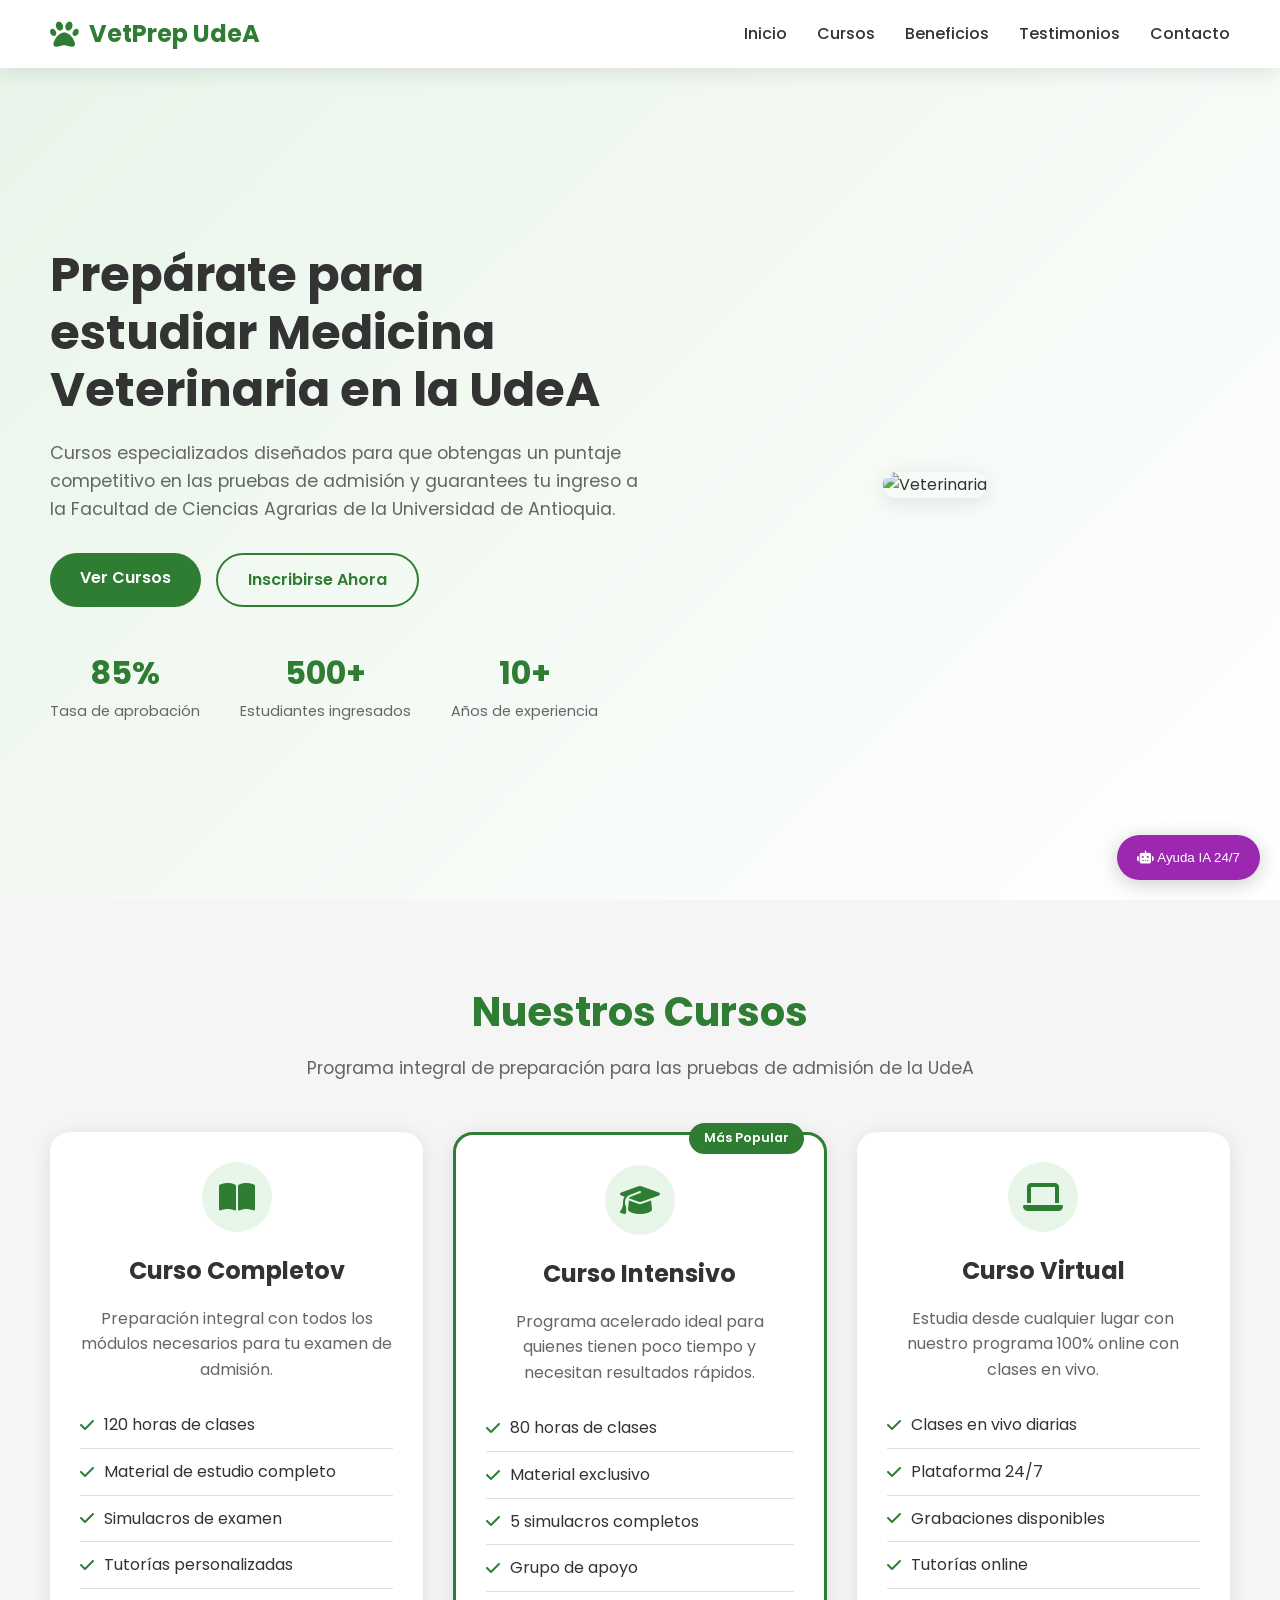
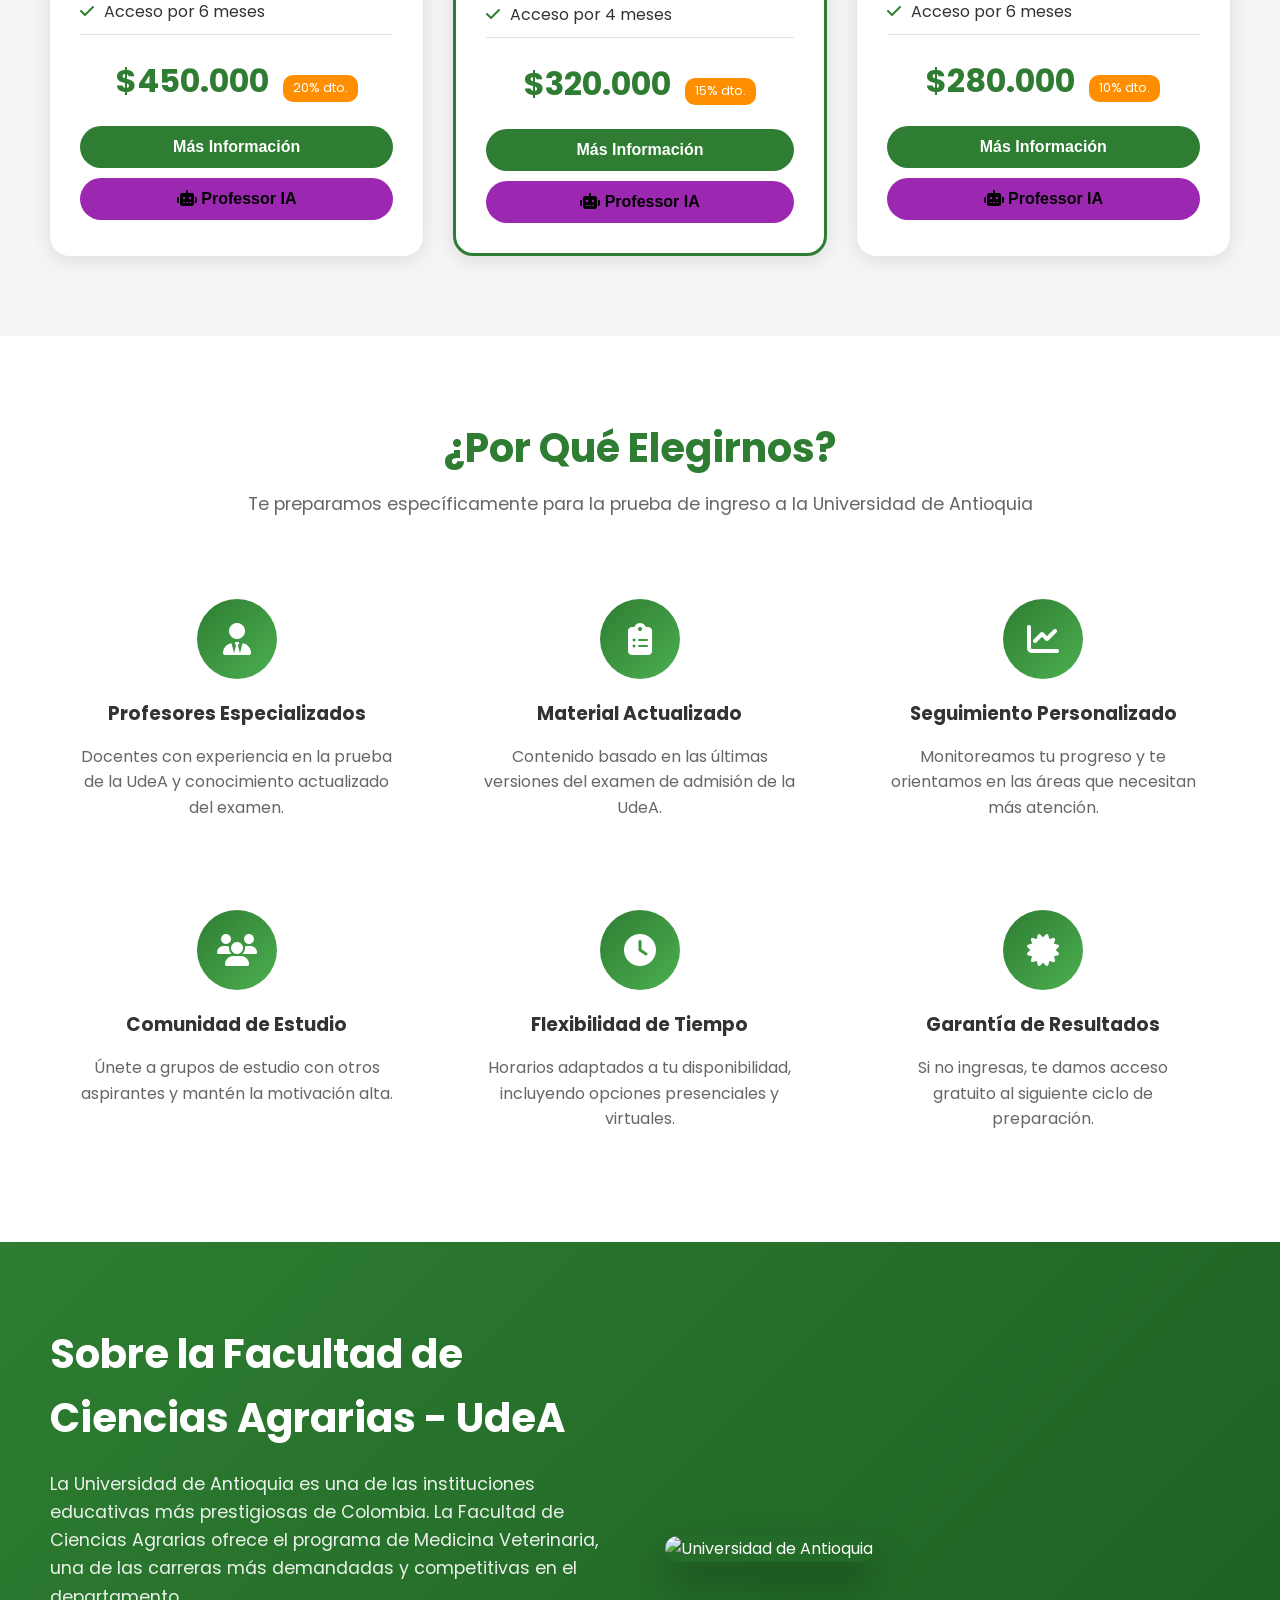
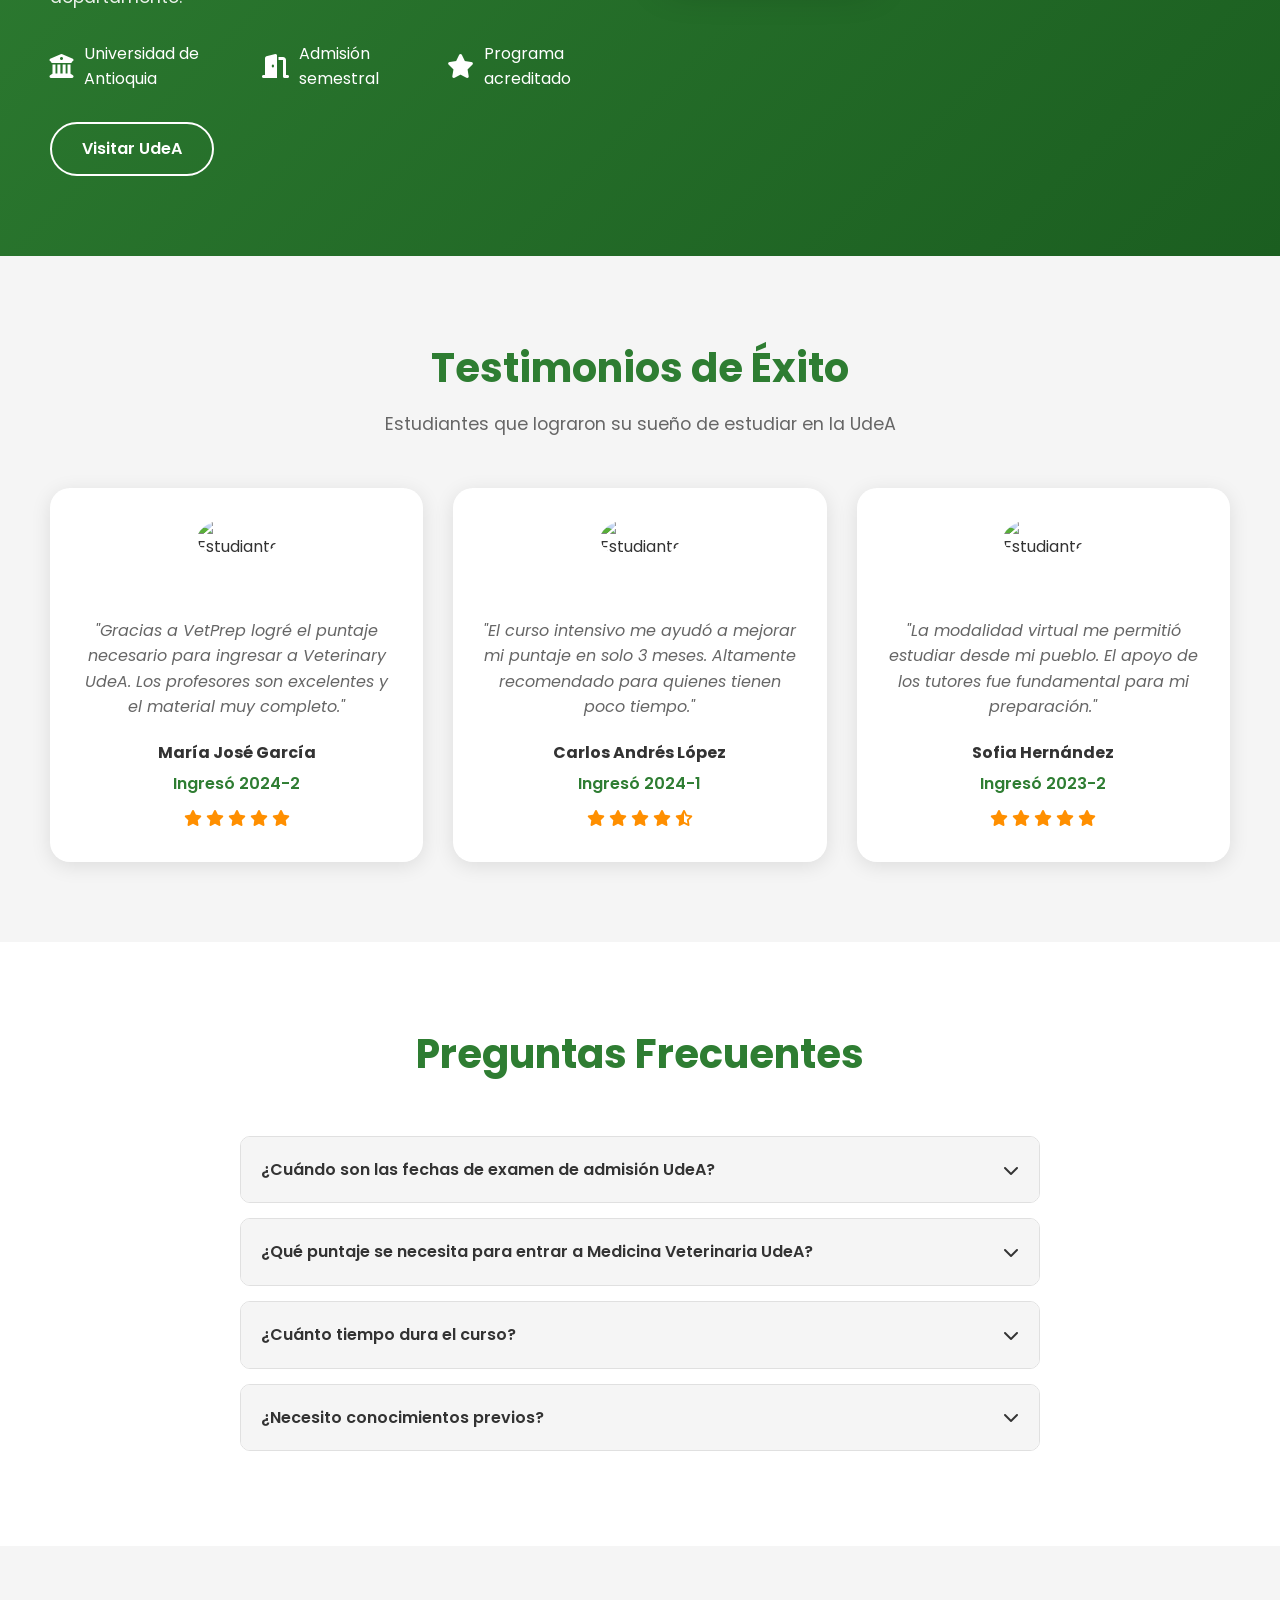
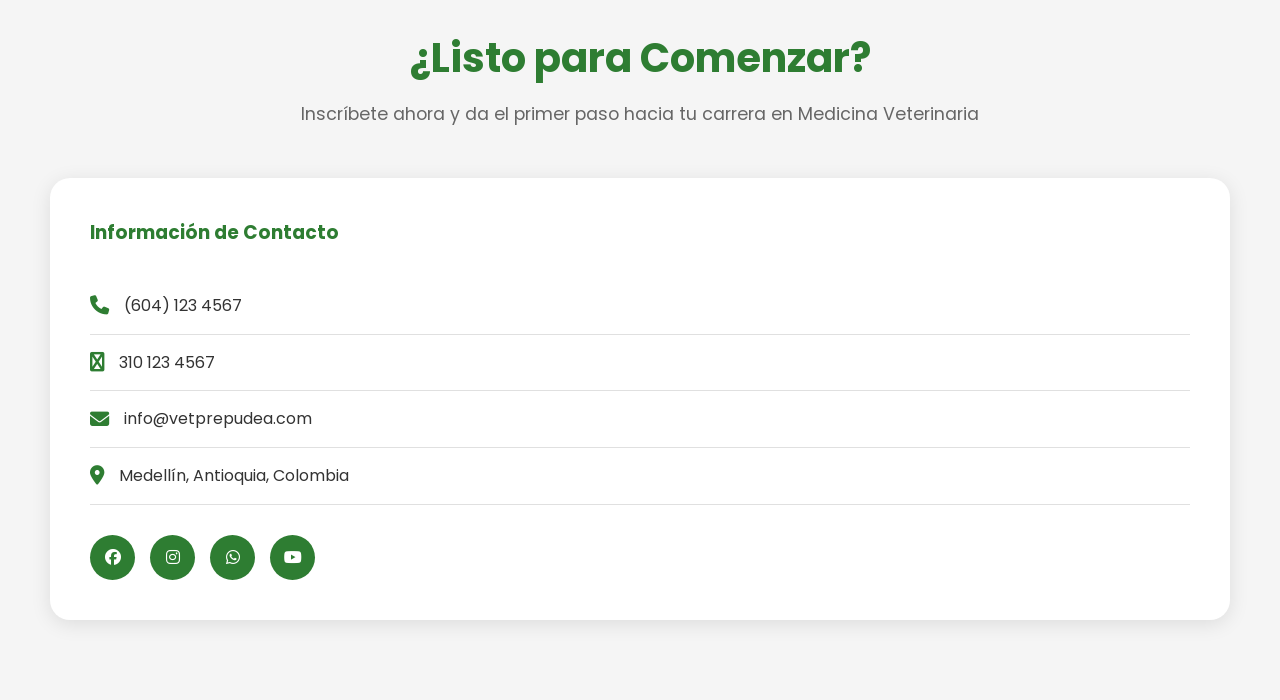
==== index.html @ 4f9aaeac "Add files via upload" ====
<!DOCTYPE html>
<html lang="es">
<head>
    <meta charset="UTF-8">
    <meta name="viewport" content="width=device-width, initial-scale=1.0">
    <title>VetPrep UdeA - Cursos Preparatorios para Medicina Veterinaria</title>
    <link rel="stylesheet" href="styles.css">
    <link rel="preconnect" href="https://fonts.googleapis.com">
    <link rel="preconnect" href="https://fonts.gstatic.com" crossorigin>
    <link href="https://fonts.googleapis.com/css2?family=Poppins:wght@300;400;500;600;700&display=swap" rel="stylesheet">
    <link rel="stylesheet" href="https://cdnjs.cloudflare.com/ajax/libs/font-awesome/6.4.0/css/all.min.css">
    <!-- Firebase SDK -->
    <script src="https://www.gstatic.com/firebasejs/9.22.0/firebase-app-compat.js"></script>
    <script src="https://www.gstatic.com/firebasejs/9.22.0/firebase-firestore-compat.js"></script>
    <script src="https://www.gstatic.com/firebasejs/9.22.0/firebase-auth-compat.js"></script>
    <!-- Firebase Configuration -->
    <script src="firebase-config.js"></script>
    <!-- Payment Processing (Wompi) -->
    <script src="payment.js"></script>
    <!-- AI Professor System -->
    <script src="ai-professor.js"></script>
    <!-- Admin Authentication -->
    <script src="admin-auth.js"></script>
    <!-- Notification System -->
    <script src="notifications.js"></script>
</head>
<body>
    <header id="inicio">
        <nav class="navbar">
            <div class="logo">
                <i class="fas fa-paw"></i>
                <span>VetPrep UdeA</span>
            </div>
            <ul class="nav-links">
                <li><a href="#inicio">Inicio</a></li>
                <li><a href="#cursos">Cursos</a></li>
                <li><a href="#beneficios">Beneficios</a></li>
                <li><a href="#testimonios">Testimonios</a></li>
                <li><a href="#contacto">Contacto</a></li>
            </ul>
            <div class="hamburger">
                <span></span>
                <span></span>
                <span></span>
            </div>
        </nav>
    </header>

    <section class="hero">
        <div class="hero-content">
            <h1>Prepárate para estudiar Medicina Veterinaria en la UdeA</h1>
            <p>Cursos especializados diseñados para que obtengas un puntaje competitivo en las pruebas de admisión y guarantees tu ingreso a la Facultad de Ciencias Agrarias de la Universidad de Antioquia.</p>
            <div class="hero-buttons">
                <a href="#cursos" class="btn btn-primary">Ver Cursos</a>
                <a href="#contacto" class="btn btn-secondary">Inscribirse Ahora</a>
            </div>
            <div class="stats">
                <div class="stat">
                    <span class="stat-number">85%</span>
                    <span class="stat-label">Tasa de aprobación</span>
                </div>
                <div class="stat">
                    <span class="stat-number">500+</span>
                    <span class="stat-label">Estudiantes ingresados</span>
                </div>
                <div class="stat">
                    <span class="stat-number">10+</span>
                    <span class="stat-label">Años de experiencia</span>
                </div>
            </div>
        </div>
        <div class="hero-image">
            <img src="https://images.unsplash.com/photo-1628009368231-7bb7cfcb0def?w=600&h=500&fit=crop" alt="Veterinaria">
        </div>
    </section>

    <section id="cursos" class="courses">
        <div class="section-header">
            <h2>Nuestros Cursos</h2>
            <p>Programa integral de preparación para las pruebas de admisión de la UdeA</p>
        </div>
        <div class="courses-grid">
            <div class="course-card">
                <div class="course-icon">
                    <i class="fas fa-book-open"></i>
                </div>
                <h3>Curso Completov</h3>
                <p class="course-description">Preparación integral con todos los módulos necesarios para tu examen de admisión.</p>
                <ul class="course-features">
                    <li><i class="fas fa-check"></i> 120 horas de clases</li>
                    <li><i class="fas fa-check"></i> Material de estudio completo</li>
                    <li><i class="fas fa-check"></i> Simulacros de examen</li>
                    <li><i class="fas fa-check"></i> Tutorías personalizadas</li>
                    <li><i class="fas fa-check"></i> Acceso por 6 meses</li>
                </ul>
                <div class="course-price">
                    <span class="price">$450.000</span>
                    <span class="discount">20% dto.</span>
                </div>
                <button class="btn btn-primary" onclick="showCourseDetails('completo')">Más Información</button>
            </div>
            <div class="course-card featured">
                <div class="featured-badge">Más Popular</div>
                <div class="course-icon">
                    <i class="fas fa-graduation-cap"></i>
                </div>
                <h3>Curso Intensivo</h3>
                <p class="course-description">Programa acelerado ideal para quienes tienen poco tiempo y necesitan resultados rápidos.</p>
                <ul class="course-features">
                    <li><i class="fas fa-check"></i> 80 horas de clases</li>
                    <li><i class="fas fa-check"></i> Material exclusivo</li>
                    <li><i class="fas fa-check"></i> 5 simulacros completos</li>
                    <li><i class="fas fa-check"></i> Grupo de apoyo</li>
                    <li><i class="fas fa-check"></i> Acceso por 4 meses</li>
                </ul>
                <div class="course-price">
                    <span class="price">$320.000</span>
                    <span class="discount">15% dto.</span>
                </div>
                <button class="btn btn-primary" onclick="showCourseDetails('intensivo')">Más Información</button>
            </div>
            <div class="course-card">
                <div class="course-icon">
                    <i class="fas fa-laptop"></i>
                </div>
                <h3>Curso Virtual</h3>
                <p class="course-description">Estudia desde cualquier lugar con nuestro programa 100% online con clases en vivo.</p>
                <ul class="course-features">
                    <li><i class="fas fa-check"></i> Clases en vivo diarias</li>
                    <li><i class="fas fa-check"></i> Plataforma 24/7</li>
                    <li><i class="fas fa-check"></i> Grabaciones disponibles</li>
                    <li><i class="fas fa-check"></i> Tutorías online</li>
                    <li><i class="fas fa-check"></i> Acceso por 6 meses</li>
                </ul>
                <div class="course-price">
                    <span class="price">$280.000</span>
                    <span class="discount">10% dto.</span>
                </div>
                <button class="btn btn-primary" onclick="showCourseDetails('virtual')">Más Información</button>
            </div>
        </div>
    </section>

    <section id="beneficios" class="benefits">
        <div class="section-header">
            <h2>¿Por Qué Elegirnos?</h2>
            <p>Te preparamos específicamente para la prueba de ingreso a la Universidad de Antioquia</p>
        </div>
        <div class="benefits-grid">
            <div class="benefit-card">
                <div class="benefit-icon">
                    <i class="fas fa-user-tie"></i>
                </div>
                <h3>Profesores Especializados</h3>
                <p>Docentes con experiencia en la prueba de la UdeA y conocimiento actualizado del examen.</p>
            </div>
            <div class="benefit-card">
                <div class="benefit-icon">
                    <i class="fas fa-clipboard-list"></i>
                </div>
                <h3>Material Actualizado</h3>
                <p>Contenido basado en las últimas versiones del examen de admisión de la UdeA.</p>
            </div>
            <div class="benefit-card">
                <div class="benefit-icon">
                    <i class="fas fa-chart-line"></i>
                </div>
                <h3>Seguimiento Personalizado</h3>
                <p>Monitoreamos tu progreso y te orientamos en las áreas que necesitan más atención.</p>
            </div>
            <div class="benefit-card">
                <div class="benefit-icon">
                    <i class="fas fa-users"></i>
                </div>
                <h3>Comunidad de Estudio</h3>
                <p>Únete a grupos de estudio con otros aspirantes y mantén la motivación alta.</p>
            </div>
            <div class="benefit-card">
                <div class="benefit-icon">
                    <i class="fas fa-clock"></i>
                </div>
                <h3>Flexibilidad de Tiempo</h3>
                <p>Horarios adaptados a tu disponibilidad, incluyendo opciones presenciales y virtuales.</p>
            </div>
            <div class="benefit-card">
                <div class="benefit-icon">
                    <i class="fas fa-certificate"></i>
                </div>
                <h3>Garantía de Resultados</h3>
                <p>Si no ingresas, te damos acceso gratuito al siguiente ciclo de preparación.</p>
            </div>
        </div>
    </section>

    <section class="about">
        <div class="about-content">
            <h2>Sobre la Facultad de Ciencias Agrarias - UdeA</h2>
            <p>La Universidad de Antioquia es una de las instituciones educativas más prestigiosas de Colombia. La Facultad de Ciencias Agrarias ofrece el programa de Medicina Veterinaria, una de las carreras más demandadas y competitivas en el departamento.</p>
            <div class="about-stats">
                <div class="about-stat">
                    <i class="fas fa-university"></i>
                    <span>Universidad de Antioquia</span>
                </div>
                <div class="about-stat">
                    <i class="fas fa-door-open"></i>
                    <span>Admisión semestral</span>
                </div>
                <div class="about-stat">
                    <i class="fas fa-star"></i>
                    <span>Programa acreditado</span>
                </div>
            </div>
            <a href="https://www.udea.edu.co" target="_blank" class="btn btn-secondary">Visitar UdeA</a>
        </div>
        <div class="about-image">
            <img src="https://images.unsplash.com/photo-1545167496-c1e092d383f2?w=600&h=400&fit=crop" alt="Universidad de Antioquia">
        </div>
    </section>

    <section id="testimonios" class="testimonials">
        <div class="section-header">
            <h2>Testimonios de Éxito</h2>
            <p>Estudiantes que lograron su sueño de estudiar en la UdeA</p>
        </div>
        <div class="testimonials-slider">
            <div class="testimonial-card">
                <div class="testimonial-image">
                    <img src="https://randomuser.me/api/portraits/women/44.jpg" alt="Estudiante">
                </div>
                <p class="testimonial-text">"Gracias a VetPrep logré el puntaje necesario para ingresar a Veterinary UdeA. Los profesores son excelentes y el material muy completo."</p>
                <h4>María José García</h4>
                <span class="testimonial-result">Ingresó 2024-2</span>
                <div class="testimonial-rating">
                    <i class="fas fa-star"></i>
                    <i class="fas fa-star"></i>
                    <i class="fas fa-star"></i>
                    <i class="fas fa-star"></i>
                    <i class="fas fa-star"></i>
                </div>
            </div>
            <div class="testimonial-card">
                <div class="testimonial-image">
                    <img src="https://randomuser.me/api/portraits/men/32.jpg" alt="Estudiante">
                </div>
                <p class="testimonial-text">"El curso intensivo me ayudó a mejorar mi puntaje en solo 3 meses. Altamente recomendado para quienes tienen poco tiempo."</p>
                <h4>Carlos Andrés López</h4>
                <span class="testimonial-result">Ingresó 2024-1</span>
                <div class="testimonial-rating">
                    <i class="fas fa-star"></i>
                    <i class="fas fa-star"></i>
                    <i class="fas fa-star"></i>
                    <i class="fas fa-star"></i>
                    <i class="fas fa-star-half-alt"></i>
                </div>
            </div>
            <div class="testimonial-card">
                <div class="testimonial-image">
                    <img src="https://randomuser.me/api/portraits/women/68.jpg" alt="Estudiante">
                </div>
                <p class="testimonial-text">"La modalidad virtual me permitió estudiar desde mi pueblo. El apoyo de los tutores fue fundamental para mi preparación."</p>
                <h4>Sofia Hernández</h4>
                <span class="testimonial-result">Ingresó 2023-2</span>
                <div class="testimonial-rating">
                    <i class="fas fa-star"></i>
                    <i class="fas fa-star"></i>
                    <i class="fas fa-star"></i>
                    <i class="fas fa-star"></i>
                    <i class="fas fa-star"></i>
                </div>
            </div>
        </div>
    </section>

    <section id="faq" class="faq">
        <div class="section-header">
            <h2>Preguntas Frecuentes</h2>
        </div>
        <div class="faq-container">
            <div class="faq-item">
                <div class="faq-question">
                    <span>¿Cuándo son las fechas de examen de admisión UdeA?</span>
                    <i class="fas fa-chevron-down"></i>
                </div>
                <div class="faq-answer">
                    <p>La Universidad de Antioquia realiza dos procesos de admisión al año (febrero y agosto). Te recomendamos iniciar tu preparación al menos 3 meses antes de la fecha del examen.</p>
                </div>
            </div>
            <div class="faq-item">
                <div class="faq-question">
                    <span>¿Qué puntaje se necesita para entrar a Medicina Veterinaria UdeA?</span>
                    <i class="fas fa-chevron-down"></i>
                </div>
                <div class="faq-answer">
                    <p>El puntaje de corte varía cada semestre dependiendo del número de aspirantes y cupos disponibles. Generalmente se requiere estar en el percentil 85 o superior para tener posibilidades reales de ingreso.</p>
                </div>
            </div>
            <div class="faq-item">
                <div class="faq-question">
                    <span>¿Cuánto tiempo dura el curso?</span>
                    <i class="fas fa-chevron-down"></i>
                </div>
                <div class="faq-answer">
                    <p>El curso completo tiene una duración de 3 meses (120 horas), el intensivo dura 6 semanas (80 horas), y el virtual depende de tu ritmo de estudio con acceso por 6 meses.</p>
                </div>
            </div>
            <div class="faq-item">
                <div class="faq-question">
                    <span>¿Necesito conocimientos previos?</span>
                    <i class="fas fa-chevron-down"></i>
                </div>
                <div class="faq-answer">
                    <p>No, nuestros cursos están diseñados para estudiantes de cualquier nivel. Comenzamos desde los fundamentos y avanzamos progresivamente hacia temas más complejos.</p>
                </div>
            </div>
        </div>
    </section>

    <section id="contacto" class="contact">
        <div class="section-header">
            <h2>¿Listo para Comenzar?</h2>
            <p>Inscríbete ahora y da el primer paso hacia tu carrera en Medicina Veterinaria</p>
        </div>
        <div class="contact-container">
            <div class="contact-info">
                <h3>Información de Contacto</h3>
                <div class="contact-item">
                    <i class="fas fa-phone"></i>
                    <span>(604) 123 4567</span>
                </div>
                <div class="contact-item">
                    <i class="fas fa-whatsapp"></i>
                    <span>310 123 4567</span>
                </div>
                <div class="contact-item">
                    <i class="fas fa-envelope"></i>
                    <span>info@vetprepudea.com</span>
                </div>
                <div class="contact-item">
                    <i class="fas fa-map-marker-alt"></i>
                    <span>Medellín, Antioquia, Colombia</span>
                </div>
    <div class="social-links">
        <a href="#"><i class="fab fa-facebook"></i></a>
        <a href="#"><i class="fab fa-instagram"></i></a>
        <a href="#"><i class="fab fa-whatsapp"></i></a>
        <a href="#"><i class="fab fa-youtube"></i></a>
    </div>
</div>
</div>
</section>

<!-- Admin Login Modal (hidden by default) -->
<div class="modal" id="adminLoginModal">
    <div class="modal-content">
        <span class="modal-close">&times;</span>
        <h2>Inicio de Sesión Administrador</h2>
        <form id="adminLoginForm">
            <div class="form-group">
                <label for="adminEmail">Correo Electrónico</label>
                <input type="email" id="adminEmail" name="adminEmail" required>
            </div>
            <div class="form-group">
                <label for="adminPassword">Contraseña</label>
                <input type="password" id="adminPassword" name="adminPassword" required>
            </div>
            <button type="submit" class="btn btn-primary">Iniciar Sesión</button>
        </form>
        <div id="adminLoginMessage" class="admin-login-message"></div>
    </div>
</div>

</body>
</html>
---- styles.css ----
:root {
    --primary: #2E7D32;
    --primary-dark: #1B5E20;
    --primary-light: #4CAF50;
    --secondary: #1565C0;
    --accent: #FF8F00;
    --text-dark: #333333;
    --text-light: #666666;
    --white: #ffffff;
    --light-bg: #f5f5f5;
    --border: #e0e0e0;
    --shadow: 0 4px 20px rgba(0, 0, 0, 0.1);
    --transition: all 0.3s ease;
}

* {
    margin: 0;
    padding: 0;
    box-sizing: border-box;
}

html {
    scroll-behavior: smooth;
}

body {
    font-family: 'Poppins', sans-serif;
    line-height: 1.6;
    color: var(--text-dark);
    background-color: var(--white);
}

a {
    text-decoration: none;
    color: inherit;
}

ul {
    list-style: none;
}

img {
    max-width: 100%;
    height: auto;
}

.container {
    max-width: 1200px;
    margin: 0 auto;
    padding: 0 20px;
}

.section-header {
    text-align: center;
    margin-bottom: 50px;
}

.section-header h2 {
    font-size: 2.5rem;
    color: var(--primary);
    margin-bottom: 10px;
}

.section-header p {
    font-size: 1.1rem;
    color: var(--text-light);
}

/* Buttons */
.btn {
    display: inline-block;
    padding: 12px 30px;
    border-radius: 30px;
    font-weight: 600;
    cursor: pointer;
    transition: var(--transition);
    border: none;
    font-size: 1rem;
}

.btn-primary {
    background: var(--primary);
    color: var(--white);
}

.btn-primary:hover {
    background: var(--primary-dark);
    transform: translateY(-2px);
}

.btn-secondary {
    background: transparent;
    border: 2px solid var(--primary);
    color: var(--primary);
}

.btn-secondary:hover {
    background: var(--primary);
    color: var(--white);
}

/* Navigation */
.navbar {
    display: flex;
    justify-content: space-between;
    align-items: center;
    padding: 15px 50px;
    background: var(--white);
    box-shadow: var(--shadow);
    position: fixed;
    width: 100%;
    top: 0;
    z-index: 1000;
}

.logo {
    display: flex;
    align-items: center;
    gap: 10px;
    font-size: 1.5rem;
    font-weight: 700;
    color: var(--primary);
}

.logo i {
    font-size: 1.8rem;
}

.nav-links {
    display: flex;
    gap: 30px;
}

.nav-links a {
    font-weight: 500;
    transition: var(--transition);
}

.nav-links a:hover {
    color: var(--primary);
}

.hamburger {
    display: none;
    cursor: pointer;
}

.hamburger span {
    display: block;
    width: 25px;
    height: 3px;
    background: var(--text-dark);
    margin: 5px 0;
    transition: var(--transition);
}

/* Hero Section */
.hero {
    display: flex;
    align-items: center;
    justify-content: space-between;
    padding: 150px 50px 80px;
    background: linear-gradient(135deg, #e8f5e9 0%, #ffffff 100%);
    min-height: 100vh;
}

.hero-content {
    flex: 1;
    max-width: 600px;
}

.hero-content h1 {
    font-size: 3rem;
    line-height: 1.2;
    color: var(--text-dark);
    margin-bottom: 20px;
}

.hero-content p {
    font-size: 1.1rem;
    color: var(--text-light);
    margin-bottom: 30px;
}

.hero-buttons {
    display: flex;
    gap: 15px;
    margin-bottom: 40px;
}

.stats {
    display: flex;
    gap: 40px;
}

.stat {
    text-align: center;
}

.stat-number {
    display: block;
    font-size: 2rem;
    font-weight: 700;
    color: var(--primary);
}

.stat-label {
    font-size: 0.9rem;
    color: var(--text-light);
}

.hero-image {
    flex: 1;
    display: flex;
    justify-content: center;
}

.hero-image img {
    border-radius: 20px;
    box-shadow: var(--shadow);
    max-width: 100%;
}

/* Courses Section */
.courses {
    padding: 80px 50px;
    background: var(--light-bg);
}

.courses-grid {
    display: grid;
    grid-template-columns: repeat(auto-fit, minmax(320px, 1fr));
    gap: 30px;
    max-width: 1200px;
    margin: 0 auto;
}

.course-card {
    background: var(--white);
    border-radius: 20px;
    padding: 30px;
    box-shadow: var(--shadow);
    transition: var(--transition);
    position: relative;
}

.course-card:hover {
    transform: translateY(-10px);
}

.course-card.featured {
    border: 3px solid var(--primary);
}

.featured-badge {
    position: absolute;
    top: -12px;
    right: 20px;
    background: var(--primary);
    color: var(--white);
    padding: 5px 15px;
    border-radius: 20px;
    font-size: 0.8rem;
    font-weight: 600;
}

.course-icon {
    width: 70px;
    height: 70px;
    background: #e8f5e9;
    border-radius: 50%;
    display: flex;
    align-items: center;
    justify-content: center;
    margin: 0 auto 20px;
}

.course-icon i {
    font-size: 2rem;
    color: var(--primary);
}

.course-card h3 {
    font-size: 1.5rem;
    text-align: center;
    margin-bottom: 15px;
}

.course-description {
    text-align: center;
    color: var(--text-light);
    margin-bottom: 20px;
}

.course-features {
    margin-bottom: 20px;
}

.course-features li {
    padding: 10px 0;
    border-bottom: 1px solid var(--border);
    display: flex;
    align-items: center;
    gap: 10px;
}

.course-features li i {
    color: var(--primary);
}

.course-price {
    text-align: center;
    margin-bottom: 20px;
}

.course-price .price {
    font-size: 2rem;
    font-weight: 700;
    color: var(--primary);
}

.course-price .discount {
    display: inline-block;
    background: var(--accent);
    color: var(--white);
    padding: 3px 10px;
    border-radius: 10px;
    font-size: 0.8rem;
    margin-left: 10px;
}

.course-card .btn {
    width: 100%;
    text-align: center;
}

/* Benefits Section */
.benefits {
    padding: 80px 50px;
    background: var(--white);
}

.benefits-grid {
    display: grid;
    grid-template-columns: repeat(auto-fit, minmax(300px, 1fr));
    gap: 30px;
    max-width: 1200px;
    margin: 0 auto;
}

.benefit-card {
    text-align: center;
    padding: 30px;
    border-radius: 15px;
    transition: var(--transition);
}

.benefit-card:hover {
    background: #f5f5f5;
}

.benefit-icon {
    width: 80px;
    height: 80px;
    background: linear-gradient(135deg, var(--primary) 0%, var(--primary-light) 100%);
    border-radius: 50%;
    display: flex;
    align-items: center;
    justify-content: center;
    margin: 0 auto 20px;
}

.benefit-icon i {
    font-size: 2rem;
    color: var(--white);
}

.benefit-card h3 {
    margin-bottom: 15px;
    color: var(--text-dark);
}

.benefit-card p {
    color: var(--text-light);
}

/* About Section */
.about {
    display: flex;
    align-items: center;
    gap: 50px;
    padding: 80px 50px;
    background: linear-gradient(135deg, var(--primary) 0%, var(--primary-dark) 100%);
    color: var(--white);
}

.about-content {
    flex: 1;
}

.about-content h2 {
    font-size: 2.5rem;
    margin-bottom: 20px;
}

.about-content p {
    font-size: 1.1rem;
    margin-bottom: 30px;
    opacity: 0.9;
}

.about-stats {
    display: flex;
    gap: 30px;
    margin-bottom: 30px;
}

.about-stat {
    display: flex;
    align-items: center;
    gap: 10px;
}

.about-stat i {
    font-size: 1.5rem;
}

.about-image {
    flex: 1;
}

.about-image img {
    border-radius: 20px;
    box-shadow: 0 20px 40px rgba(0, 0, 0, 0.3);
}

.about .btn-secondary {
    border-color: var(--white);
    color: var(--white);
}

.about .btn-secondary:hover {
    background: var(--white);
    color: var(--primary);
}

/* Testimonials Section */
.testimonials {
    padding: 80px 50px;
    background: var(--light-bg);
}

.testimonials-slider {
    display: grid;
    grid-template-columns: repeat(auto-fit, minmax(300px, 1fr));
    gap: 30px;
    max-width: 1200px;
    margin: 0 auto;
}

.testimonial-card {
    background: var(--white);
    padding: 30px;
    border-radius: 20px;
    box-shadow: var(--shadow);
    text-align: center;
}

.testimonial-image {
    width: 80px;
    height: 80px;
    margin: 0 auto 20px;
}

.testimonial-image img {
    width: 100%;
    height: 100%;
    border-radius: 50%;
    object-fit: cover;
}

.testimonial-text {
    font-style: italic;
    color: var(--text-light);
    margin-bottom: 20px;
}

.testimonial-card h4 {
    color: var(--text-dark);
    margin-bottom: 5px;
}

.testimonial-result {
    color: var(--primary);
    font-weight: 600;
    display: block;
    margin-bottom: 10px;
}

.testimonial-rating {
    color: var(--accent);
}

/* FAQ Section */
.faq {
    padding: 80px 50px;
    background: var(--white);
}

.faq-container {
    max-width: 800px;
    margin: 0 auto;
}

.faq-item {
    border: 1px solid var(--border);
    border-radius: 10px;
    margin-bottom: 15px;
    overflow: hidden;
}

.faq-question {
    display: flex;
    justify-content: space-between;
    align-items: center;
    padding: 20px;
    background: var(--light-bg);
    cursor: pointer;
    font-weight: 600;
    transition: var(--transition);
}

.faq-question:hover {
    background: #e8f5e9;
}

.faq-question i {
    transition: var(--transition);
}

.faq-item.active .faq-question i {
    transform: rotate(180deg);
}

.faq-answer {
    padding: 0 20px;
    max-height: 0;
    overflow: hidden;
    transition: max-height 0.3s ease;
}

.faq-item.active .faq-answer {
    padding: 20px;
    max-height: 200px;
}

.faq-answer p {
    color: var(--text-light);
}

/* Contact Section */
.contact {
    padding: 80px 50px;
    background: var(--light-bg);
}

.contact-container {
    display: flex;
    gap: 50px;
    max-width: 1200px;
    margin: 0 auto;
}

.contact-info {
    flex: 1;
    background: var(--white);
    padding: 40px;
    border-radius: 20px;
    box-shadow: var(--shadow);
}

.contact-info h3 {
    margin-bottom: 30px;
    color: var(--primary);
}

.contact-item {
    display: flex;
    align-items: center;
    gap: 15px;
    padding: 15px 0;
    border-bottom: 1px solid var(--border);
}

.contact-item i {
    font-size: 1.2rem;
    color: var(--primary);
}

.social-links {
    display: flex;
    gap: 15px;
    margin-top: 30px;
}

.social-links a {
    width: 45px;
    height: 45px;
    background: var(--primary);
    color: var(--white);
    border-radius: 50%;
    display: flex;
    align-items: center;
    justify-content: center;
    transition: var(--transition);
}

.social-links a:hover {
    background: var(--primary-dark);
    transform: translateY(-3px);
}

.contact-form {
    flex: 1;
    background: var(--white);
    padding: 40px;
    border-radius: 20px;
    box-shadow: var(--shadow);
}

.contact-form h3 {
    margin-bottom: 30px;
    color: var(--primary);
}

.form-group {
    margin-bottom: 20px;
}

.form-group label {
    display: block;
    margin-bottom: 8px;
    font-weight: 500;
}

.form-group input,
.form-group select,
.form-group textarea {
    width: 100%;
    padding: 12px 15px;
    border: 2px solid var(--border);
    border-radius: 10px;
    font-family: inherit;
    font-size: 1rem;
    transition: var(--transition);
}

.form-group input:focus,
.form-group select:focus,
.form-group textarea:focus {
    outline: none;
    border-color: var(--primary);
}

.contact-form .btn {
    width: 100%;
}

/* Footer */
footer {
    background: var(--text-dark);
    color: var(--white);
    padding: 60px 50px 20px;
}

.footer-content {
    display: grid;
    grid-template-columns: repeat(auto-fit, minmax(200px, 1fr));
    gap: 40px;
    max-width: 1200px;
    margin: 0 auto 40px;
}

.footer-section h3 {
    margin-bottom: 20px;
    color: var(--primary-light);
}

.footer-section p {
    color: #aaa;
    line-height: 1.8;
}

.footer-section ul li {
    margin-bottom: 10px;
}

.footer-section a {
    color: #aaa;
    transition: var(--transition);
}

.footer-section a:hover {
    color: var(--primary-light);
}

.footer-bottom {
    text-align: center;
    padding-top: 20px;
    border-top: 1px solid #555;
    color: #aaa;
}

/* Modal */
.modal {
    display: none;
    position: fixed;
    z-index: 2000;
    left: 0;
    top: 0;
    width: 100%;
    height: 100%;
    background: rgba(0, 0, 0, 0.7);
    align-items: center;
    justify-content: center;
}

.modal.active {
    display: flex;
}

.modal-content {
    background: var(--white);
    padding: 40px;
    border-radius: 20px;
    max-width: 600px;
    width: 90%;
    position: relative;
}

.modal-close {
    position: absolute;
    top: 15px;
    right: 20px;
    font-size: 2rem;
    cursor: pointer;
    color: var(--text-light);
}

/* Responsive */
@media (max-width: 968px) {
    .hero {
        flex-direction: column;
        text-align: center;
        padding: 120px 20px 60px;
    }

    .hero-content {
        max-width: 100%;
    }

    .hero-buttons {
        justify-content: center;
    }

    .stats {
        justify-content: center;
    }

    .about {
        flex-direction: column;
    }

    .contact-container {
        flex-direction: column;
    }
}

@media (max-width: 768px) {
    .navbar {
        padding: 15px 20px;
    }

    .nav-links {
        position: fixed;
        right: -100%;
        top: 70px;
        flex-direction: column;
        background: var(--white);
        width: 100%;
        text-align: center;
        padding: 20px;
        box-shadow: var(--shadow);
    }

    .nav-links.active {
        right: 0;
    }

    .hamburger {
        display: block;
    }

    .hero-content h1 {
        font-size: 2rem;
    }

    .stats {
        flex-direction: column;
        gap: 20px;
    }

    .courses,
    .benefits,
    .testimonials,
    .faq,
    .contact,
    .about {
        padding: 60px 20px;
    }

    .about-stats {
        flex-direction: column;
        gap: 15px;
    }
}

/* Animations */
@keyframes fadeInUp {
    from {
        opacity: 0;
        transform: translateY(20px);
    }
    to {
        opacity: 1;
        transform: translateY(0);
    }
}

/* Admin Panel Styles */
.admin-panel {
    display: none;
    position: fixed;
    top: 0;
    left: 0;
    width: 100%;
    height: 100%;
    background: rgba(0,0,0,0.5);
    z-index: 2000;
    align-items: center;
    justify-content: center;
}

.admin-panel-content {
    background: white;
    border-radius: 20px;
    width: 90%;
    max-width: 1200px;
    max-height: 90vh;
    overflow: hidden;
    display: flex;
    flex-direction: column;
}

.admin-panel-header {
    display: flex;
    justify-content: space-between;
    align-items: center;
    background: var(--primary);
    color: white;
    padding: 20px;
}

.admin-panel-header h2 {
    margin: 0;
}

.admin-logout-btn {
    background: transparent;
    border: none;
    color: white;
    cursor: pointer;
    font-size: 1.1rem;
}

.admin-logout-btn:hover {
    opacity: 0.8;
}

.admin-tabs {
    display: flex;
    background: #f5f5f5;
    border-bottom: 1px solid #ddd;
}

.admin-tab {
    flex: 1;
    padding: 15px;
    text-align: center;
    background: none;
    border: none;
    cursor: pointer;
    font-weight: 600;
    color: var(--text-light);
    transition: all 0.3s;
}

.admin-tab:hover {
    background: #e0e0e0;
    color: var(--text-dark);
}

.admin-tab.active {
    background: var(--primary);
    color: white;
    position: relative;
}

.admin-tab.active::after {
    content: '';
    position: absolute;
    bottom: 0;
    left: 0;
    right: 0;
    height: 3px;
    background: var(--accent);
}

.admin-tab-content {
    flex: 1;
    overflow-y: auto;
    padding: 20px;
}

.tab-pane {
    display: none;
    animation: fadeInUp 0.3s ease;
}

.tab-pane.active {
    display: block;
}

.admin-table-wrapper {
    overflow-x: auto;
    margin-bottom: 20px;
}

.admin-table {
    width: 100%;
    border-collapse: collapse;
    background: white;
    box-shadow: 0 4px 20px rgba(0,0,0,0.1);
    border-radius: 10px;
    overflow: hidden;
}

.admin-table th,
.admin-table td {
    padding: 15px 20px;
    text-align: left;
    border-bottom: 1px solid #eee;
}

.admin-table th {
    background: #f8f9fa;
    font-weight: 600;
    color: var(--text-dark);
    position: sticky;
    top: 0;
}

.admin-table tr:hover {
    background: #f5f5f5;
}

.admin-table tr:last-child td {
    border-bottom: none;
}

.status-badge {
    padding: 4px 8px;
    border-radius: 12px;
    font-size: 0.8rem;
    font-weight: 600;
    text-transform: uppercase;
}

.status-badge.status-pending {
    background: #fff3cd;
    color: #856404;
}

.status-badge.status-completed {
    background: #d4edda;
    color: #155724;
}

.status-badge.status-active {
    background: #d1ecf1;
    color: #0c5460;
}

.btn-sm {
    padding: 8px 16px;
    font-size: 0.9rem;
}

.admin-stats-cards {
    display: grid;
    grid-template-columns: repeat(auto-fit, minmax(200px, 1fr));
    gap: 20px;
    margin-bottom: 30px;
}

.stat-card {
    background: white;
    border-radius: 15px;
    padding: 20px;
    text-align: center;
    box-shadow: 0 4px 20px rgba(0,0,0,0.1);
}

.stat-card h3 {
    margin: 0 0 10px 0;
    color: var(--text-light);
    font-size: 0.9rem;
}

.stat-card .stat-number {
    font-size: 2rem;
    font-weight: 700;
    color: var(--primary);
    display: block;
}

.admin-note {
    background: #f8f9fa;
    border-radius: 10px;
    padding: 15px;
    margin-top: 20px;
    font-size: 0.9rem;
    color: var(--text-light);
}

/* Global AI Button */
.global-ai-btn {
    transition: all 0.3s ease;
}

.global-ai-btn:hover {
    background: #7B1FA2;
    transform: scale(1.05);
}

/* Responsive adjustments for admin panel */
@media (max-width: 768px) {
    .admin-panel-content {
        width: 95%;
        max-height: 95vh;
    }
    
    .admin-tabs {
        flex-wrap: wrap;
    }
    
    .admin-tab {
        flex: 1 0 50%;
        min-width: 100px;
    }
    
    .admin-table th,
    .admin-table td {
        padding: 10px 15px;
        font-size: 0.9rem;
    }
    
    .admin-stats-cards {
        grid-template-columns: repeat(auto-fit, minmax(150px, 1fr));
    }
}

@media (max-width: 480px) {
    .admin-tabs {
        flex-direction: column;
    }
    
    .admin-tab {
        flex: 1 0 100%;
        border-bottom: 1px solid #ddd;
    }
    
    .admin-tab.active::after {
        height: 2px;
    }
    
    .admin-panel-header {
        flex-direction: column;
        gap: 10px;
    }
}

.course-card,
.benefit-card,
.testimonial-card {
    animation: fadeInUp 0.6s ease forwards;
}

.course-card:nth-child(1) { animation-delay: 0.1s; }
.course-card:nth-child(2) { animation-delay: 0.2s; }
.course-card:nth-child(3) { animation-delay: 0.3s; }

.benefit-card:nth-child(1) { animation-delay: 0.1s; }
.benefit-card:nth-child(2) { animation-delay: 0.2s; }
.benefit-card:nth-child(3) { animation-delay: 0.3s; }
.benefit-card:nth-child(4) { animation-delay: 0.4s; }
.benefit-card:nth-child(5) { animation-delay: 0.5s; }
.benefit-card:nth-child(6) { animation-delay: 0.6s; }
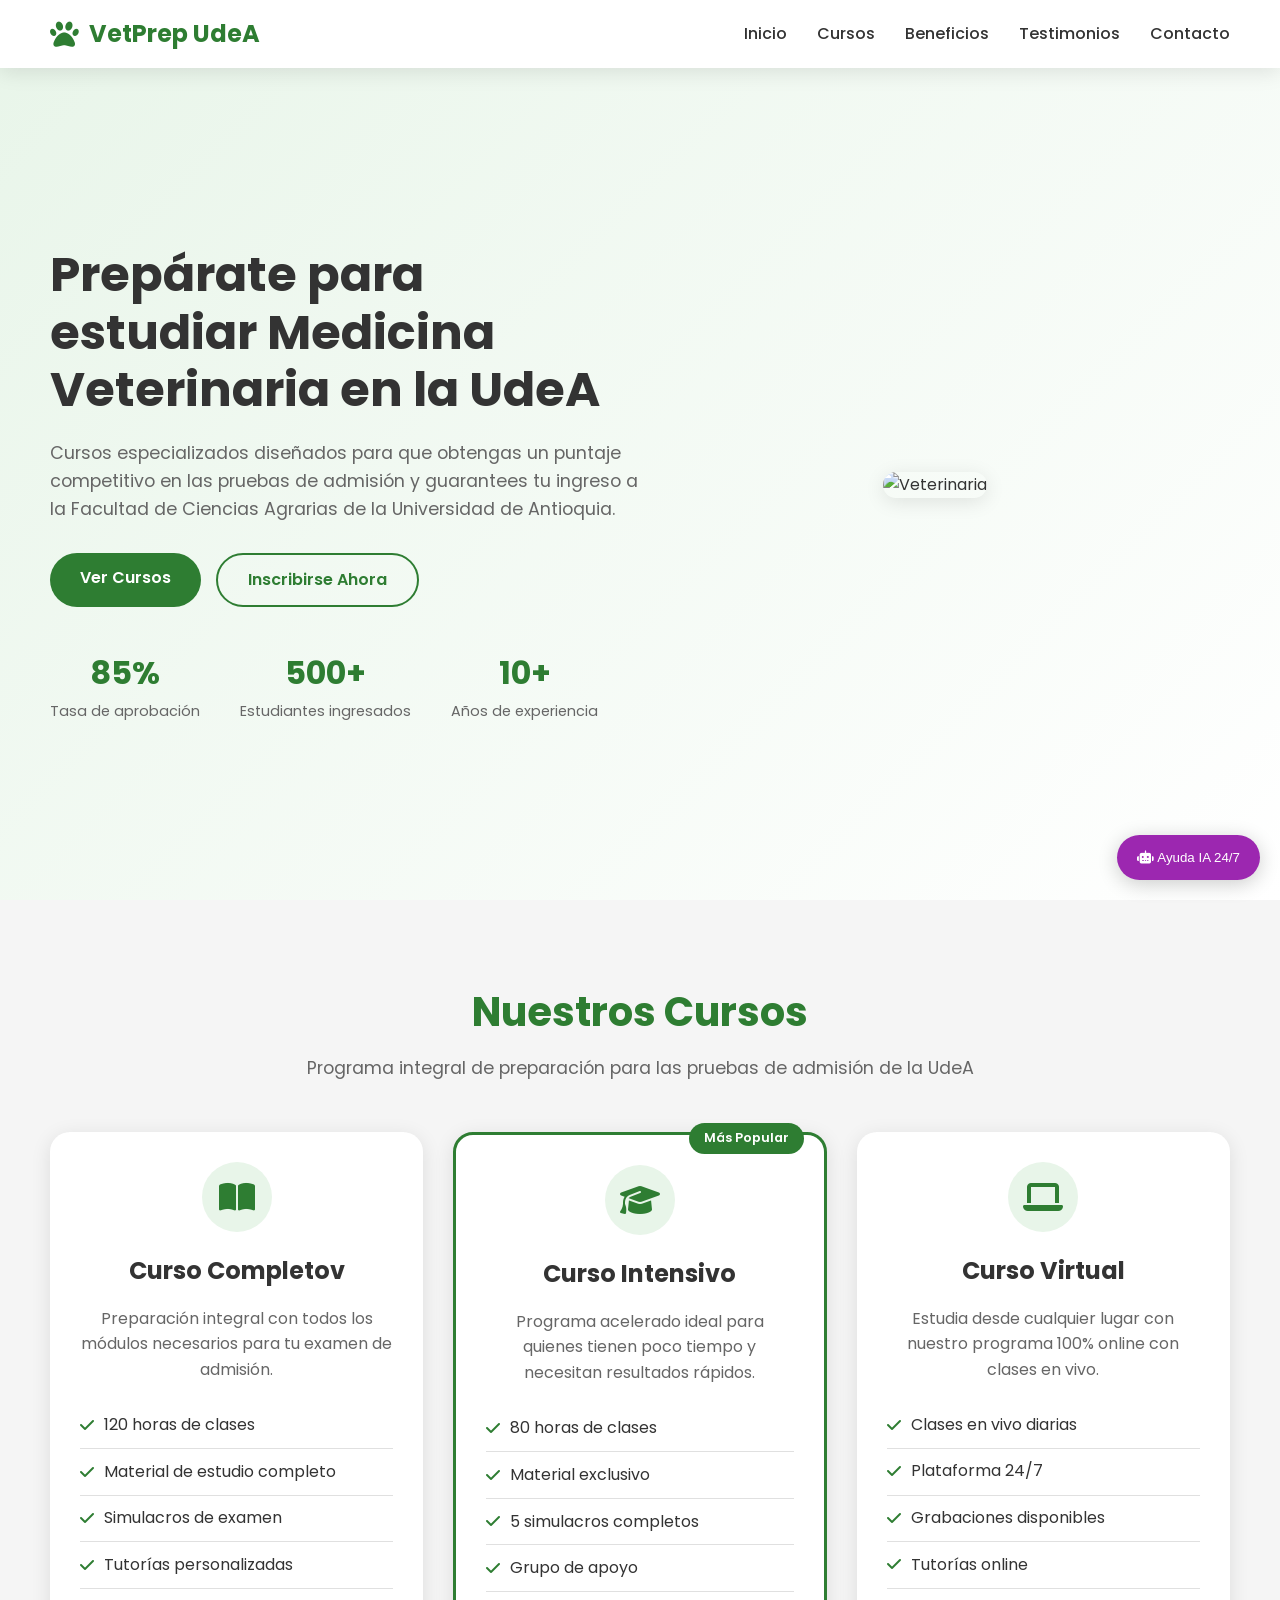
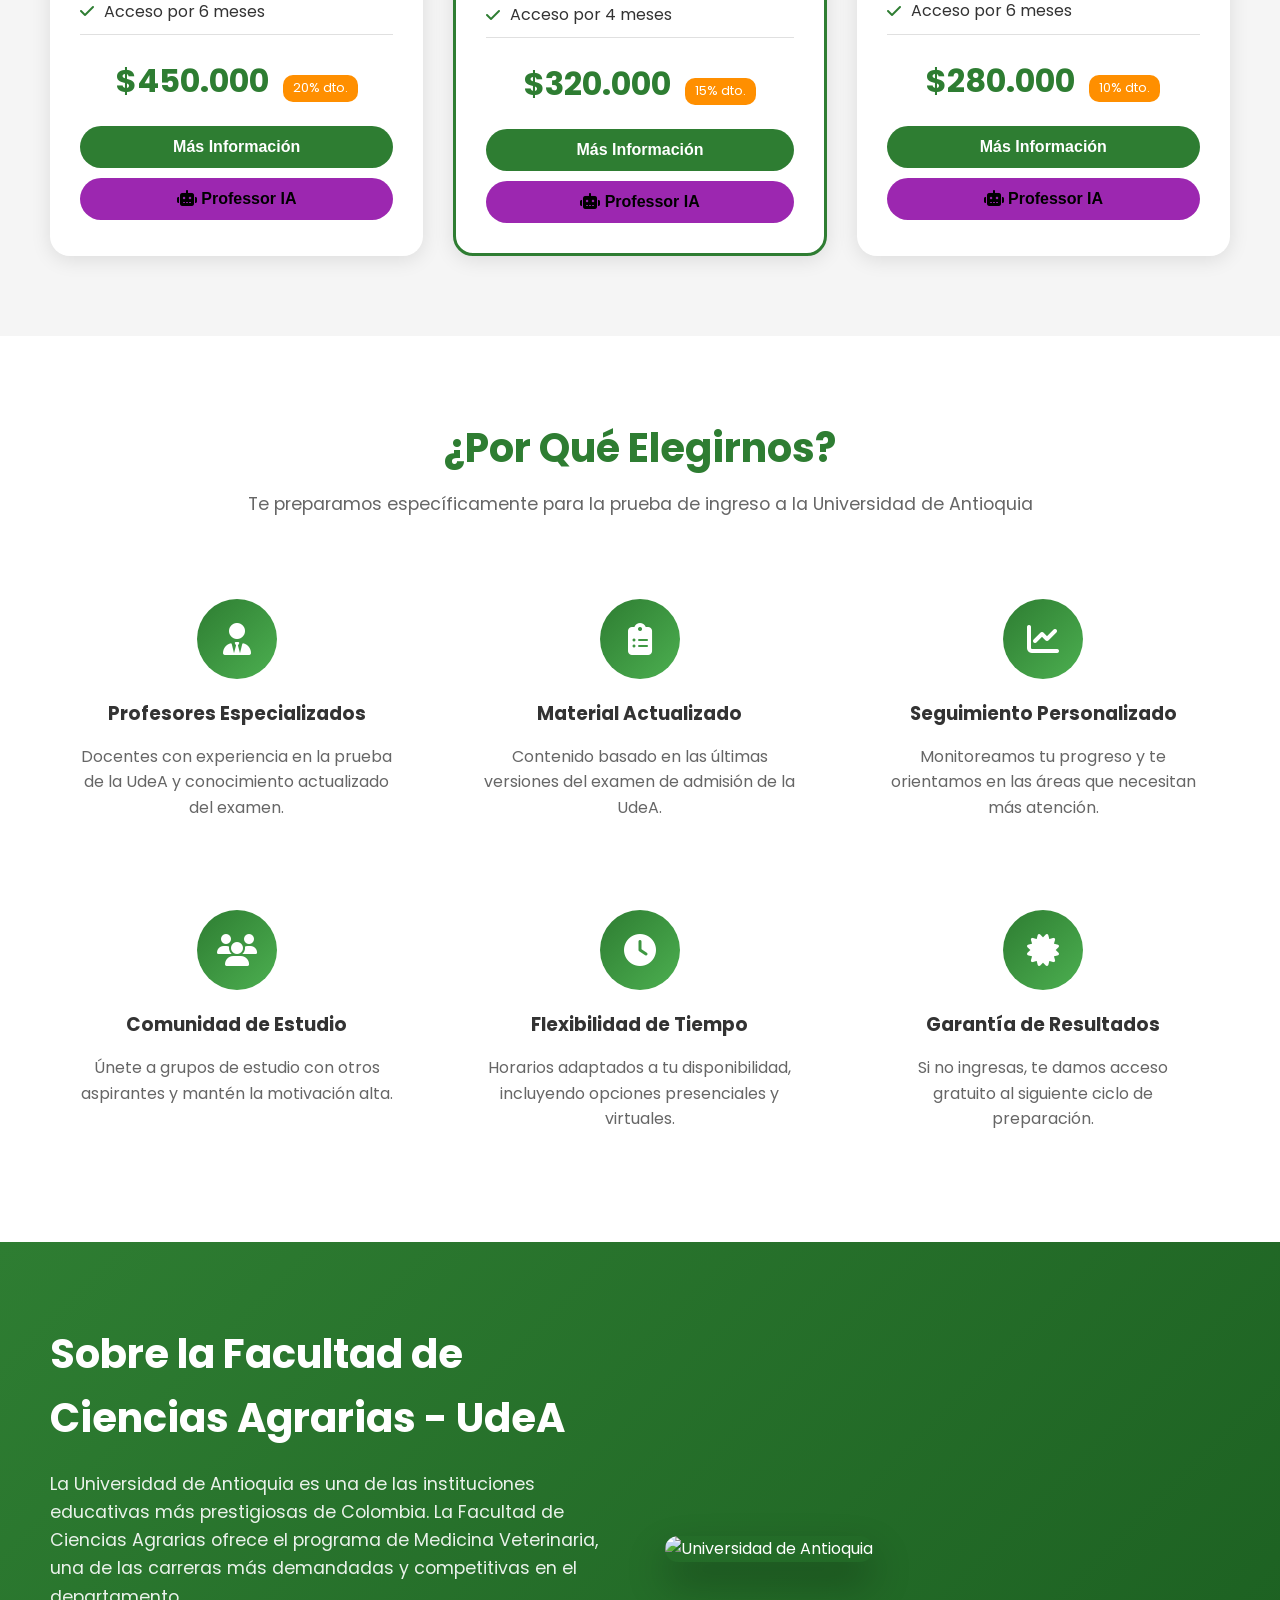
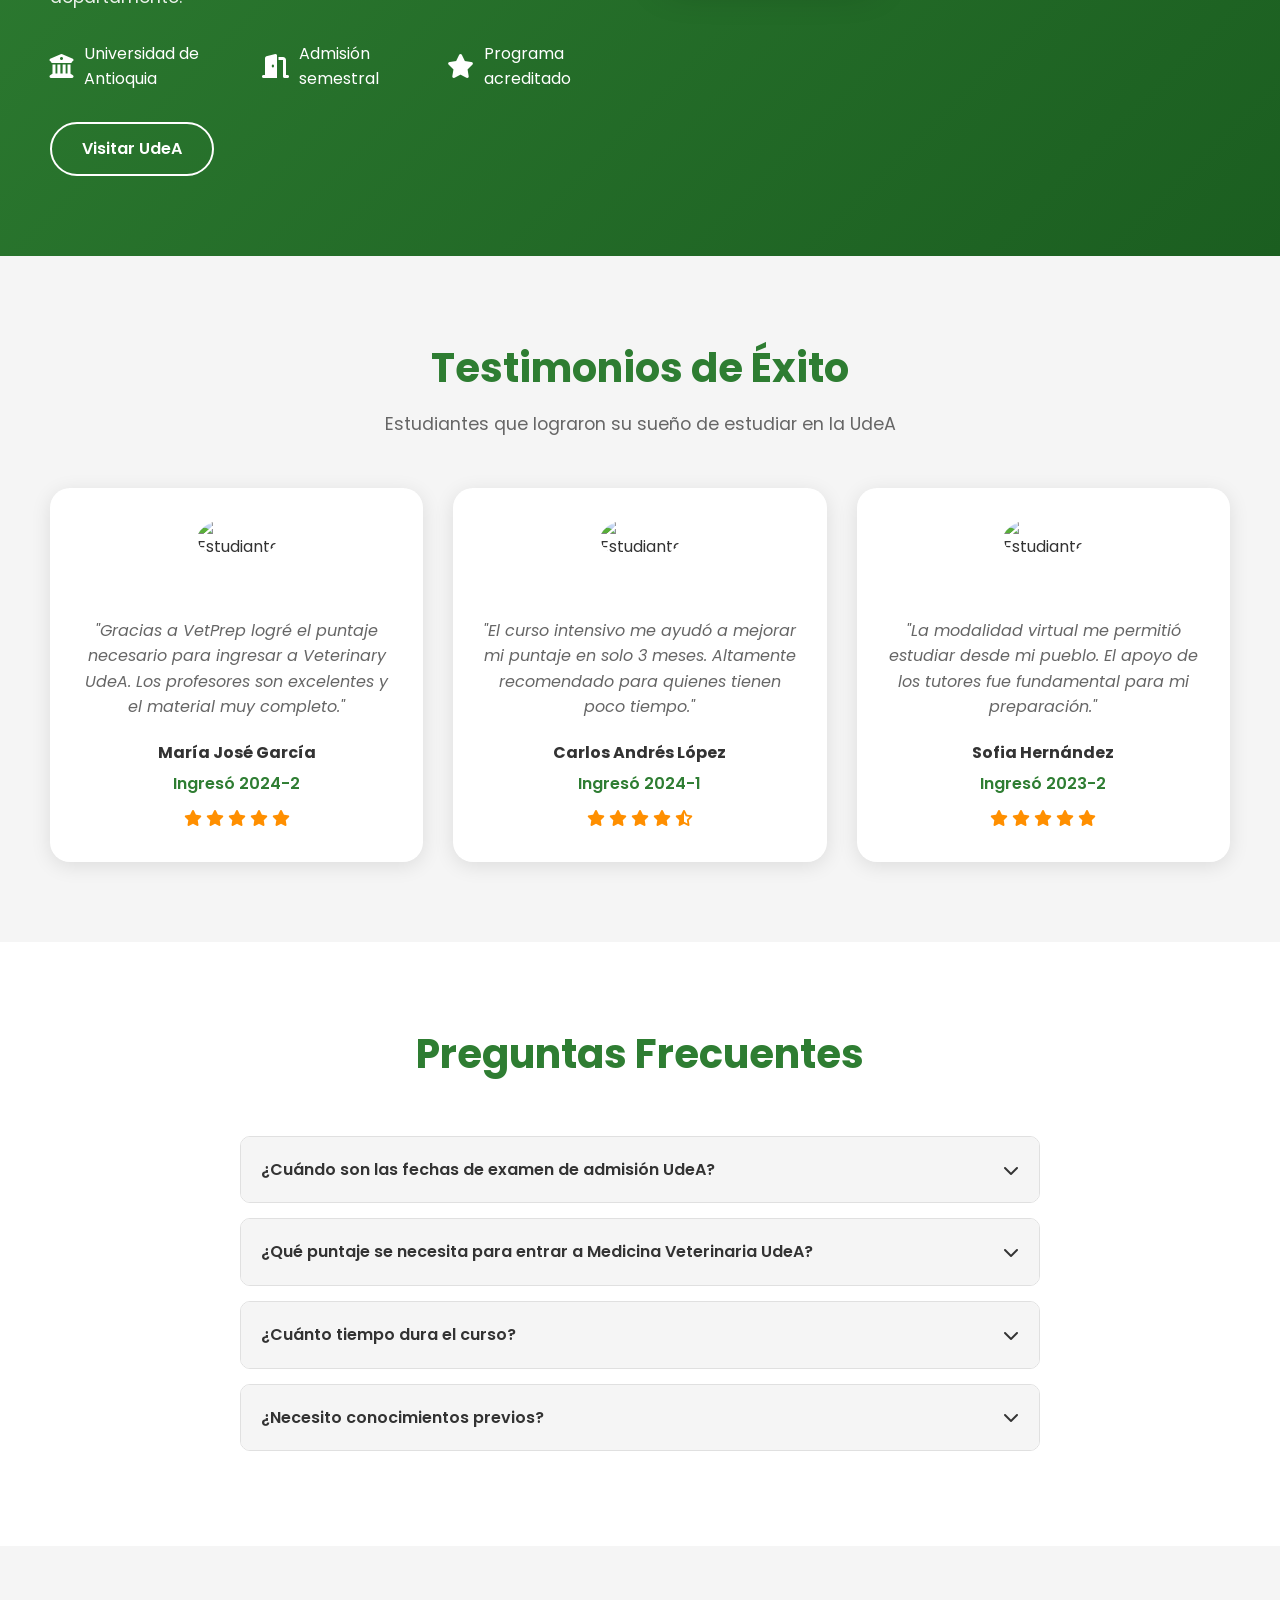
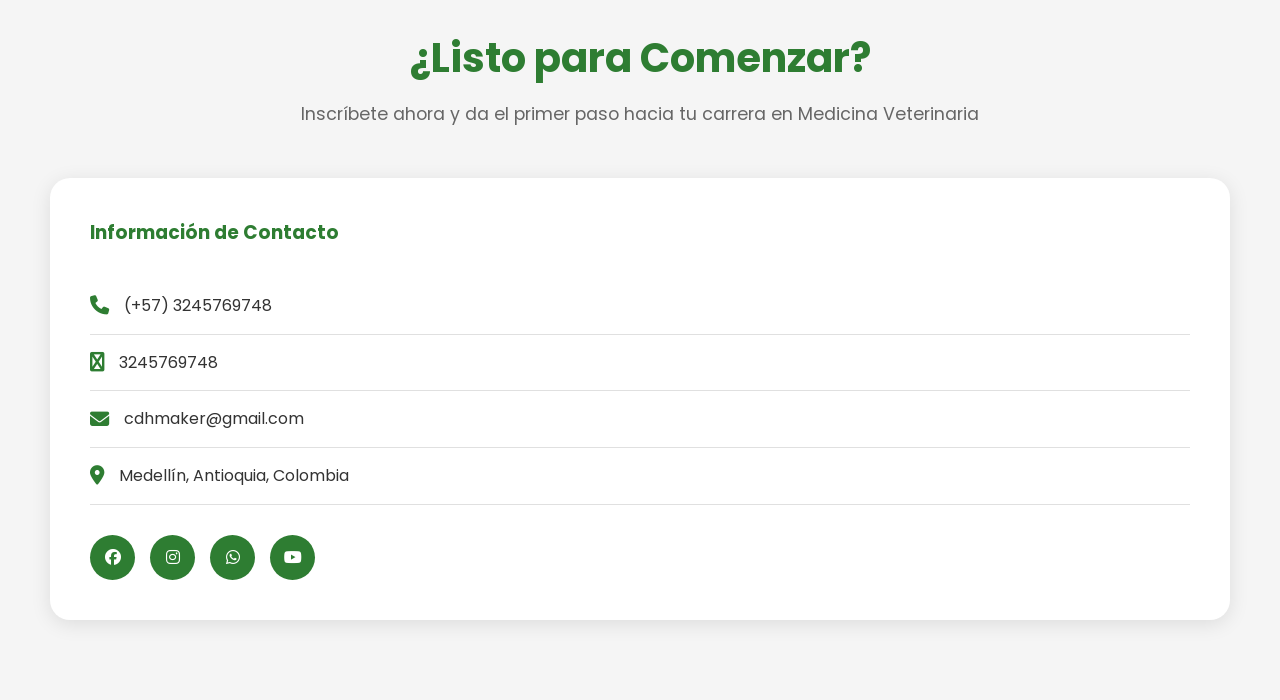
==== commit 807b602e: "Update contact information in index.html actualizacion de contacto pagina." ====
--- a/index.html
+++ b/index.html
@@ -325,15 +325,15 @@
                 <h3>Información de Contacto</h3>
                 <div class="contact-item">
                     <i class="fas fa-phone"></i>
-                    <span>(604) 123 4567</span>
+                    <span>(+57) 3245769748</span>
                 </div>
                 <div class="contact-item">
                     <i class="fas fa-whatsapp"></i>
-                    <span>310 123 4567</span>
+                    <span>3245769748</span>
                 </div>
                 <div class="contact-item">
                     <i class="fas fa-envelope"></i>
-                    <span>info@vetprepudea.com</span>
+                    <span>cdhmaker@gmail.com</span>
                 </div>
                 <div class="contact-item">
                     <i class="fas fa-map-marker-alt"></i>
@@ -370,4 +370,4 @@
 </div>
 
 </body>
-</html>+</html>
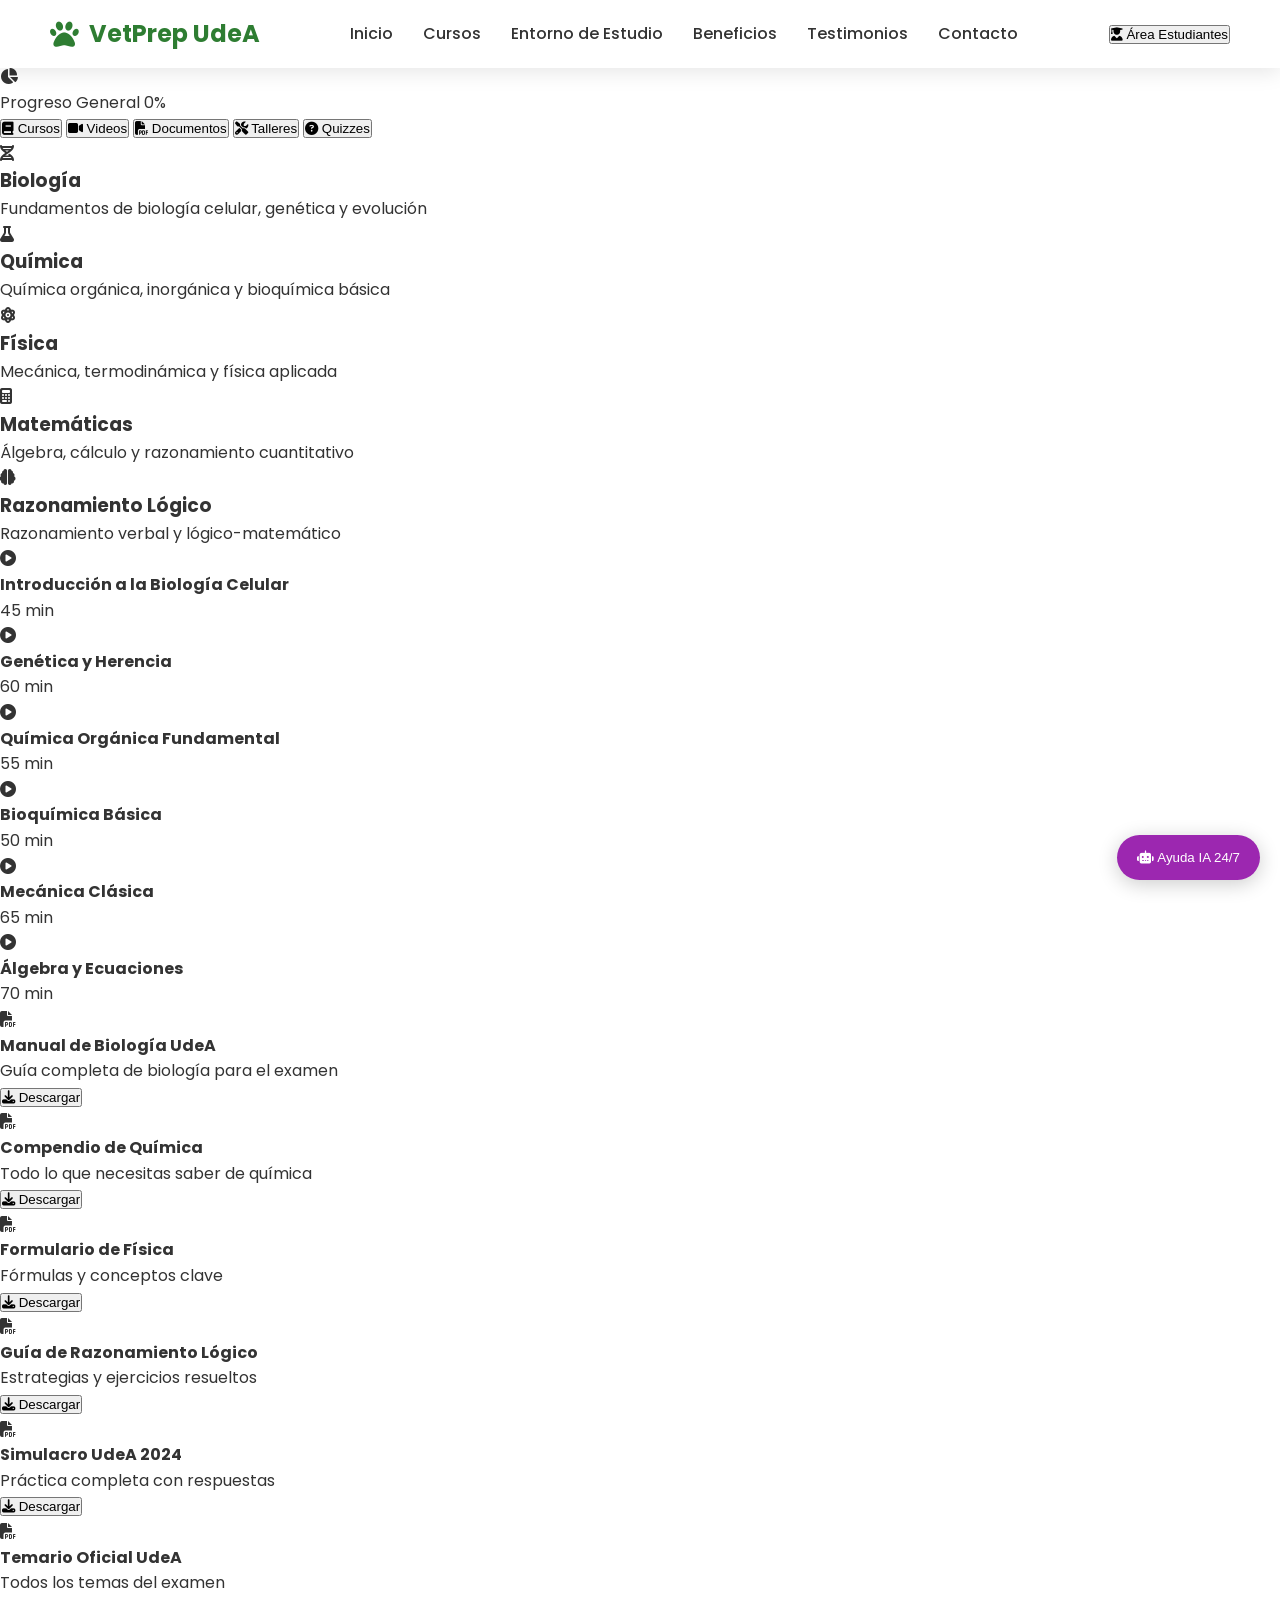
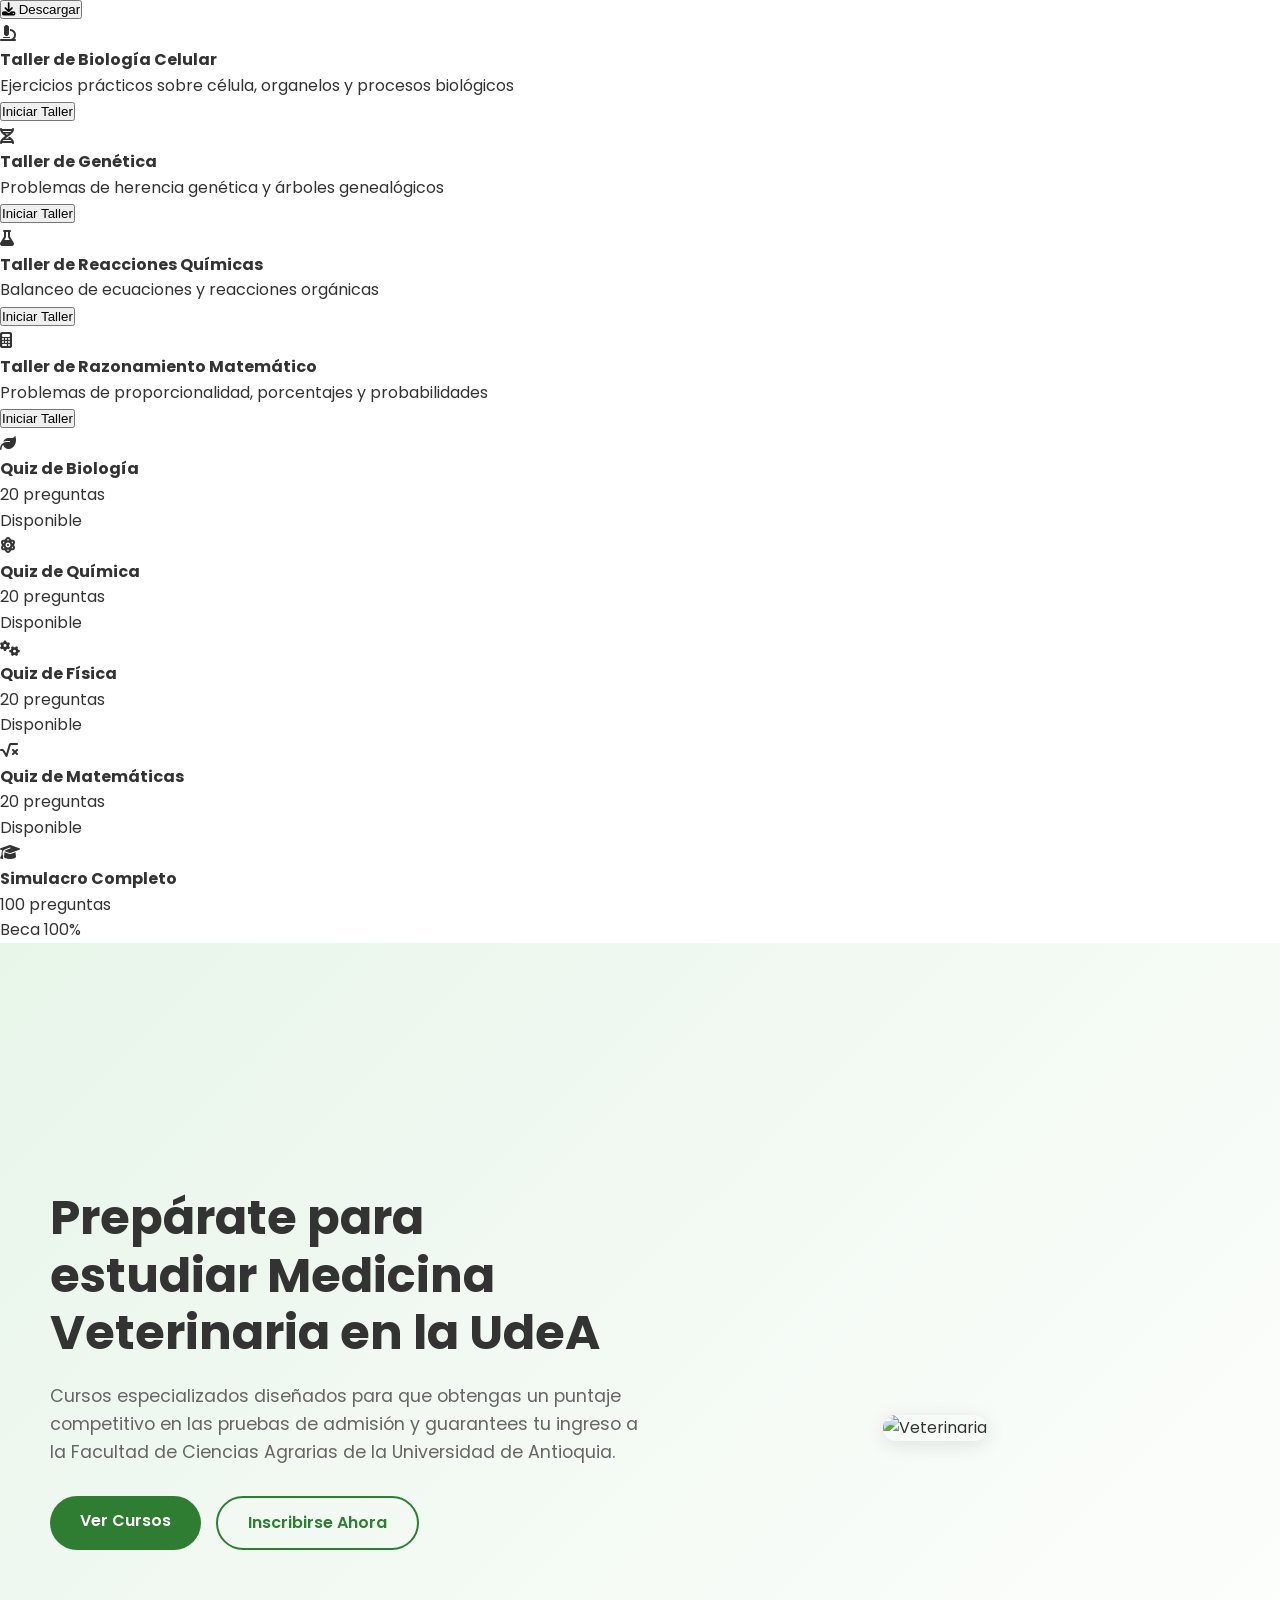
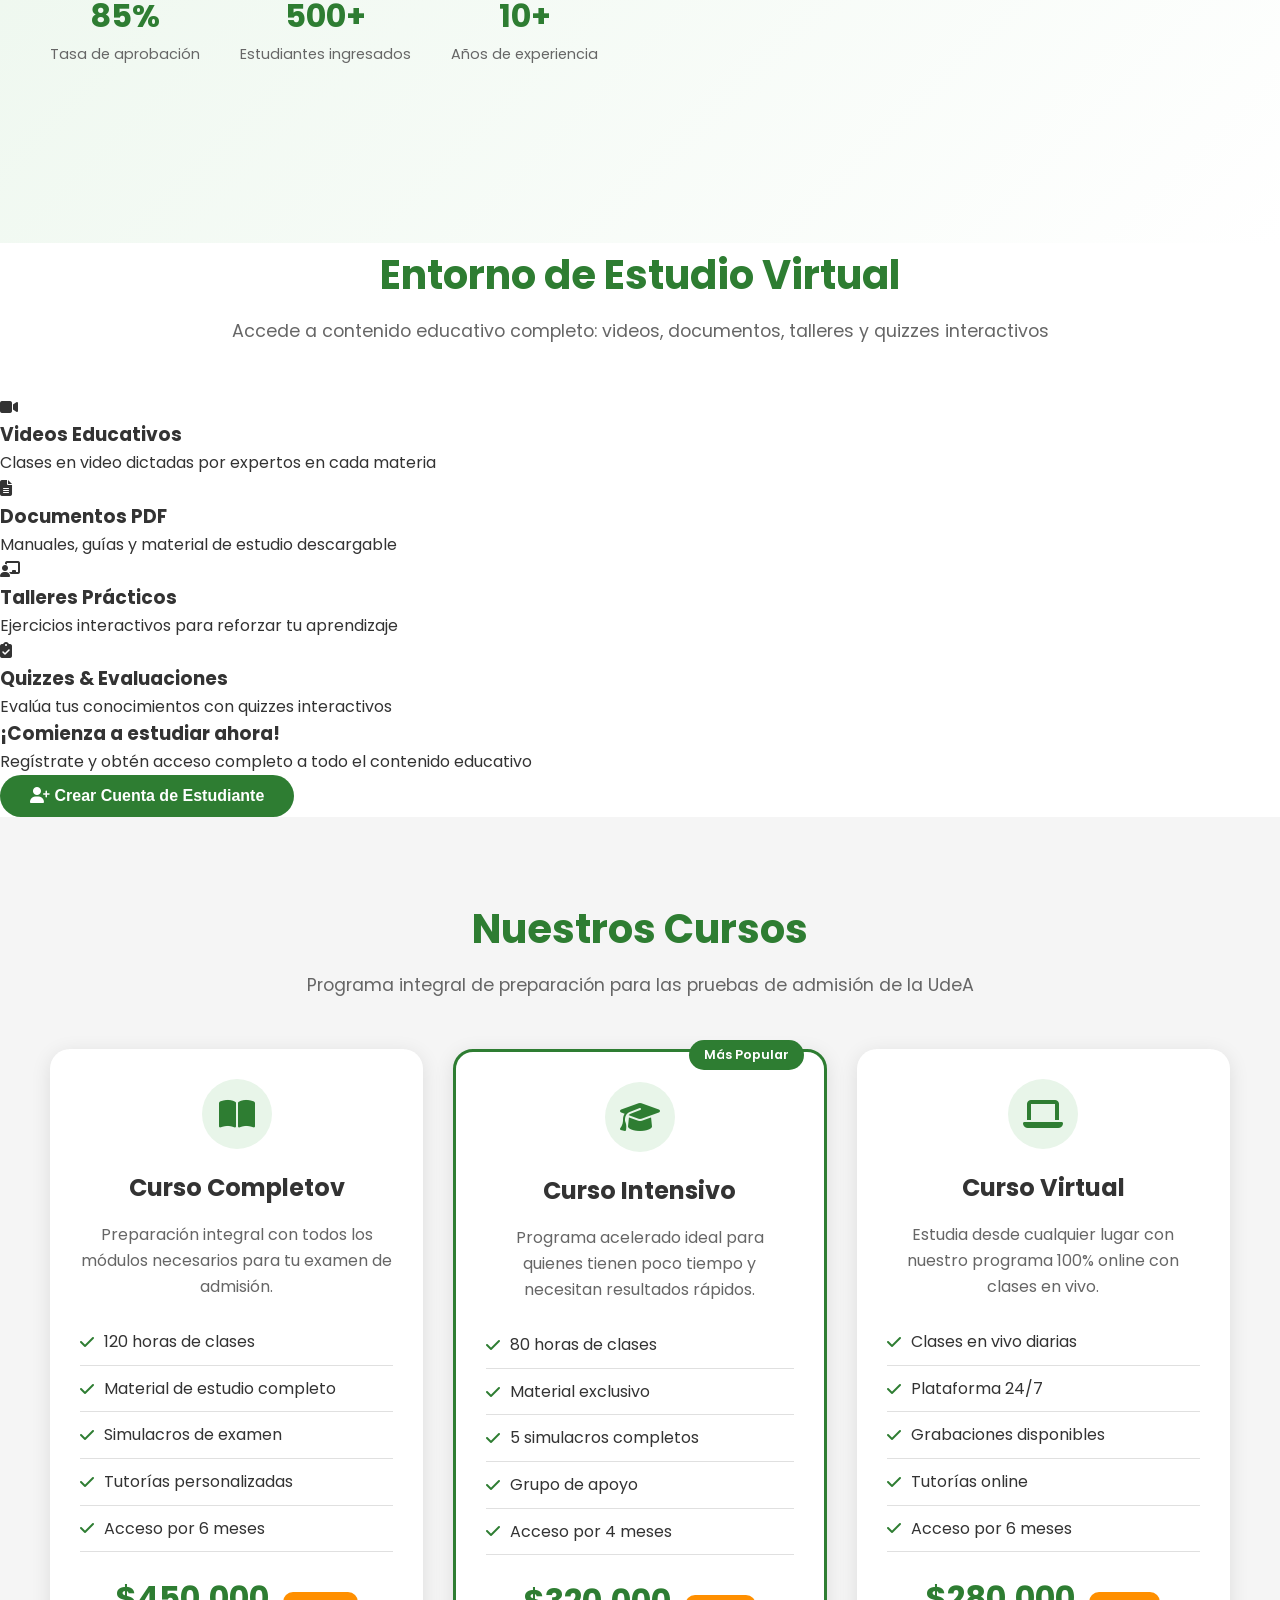
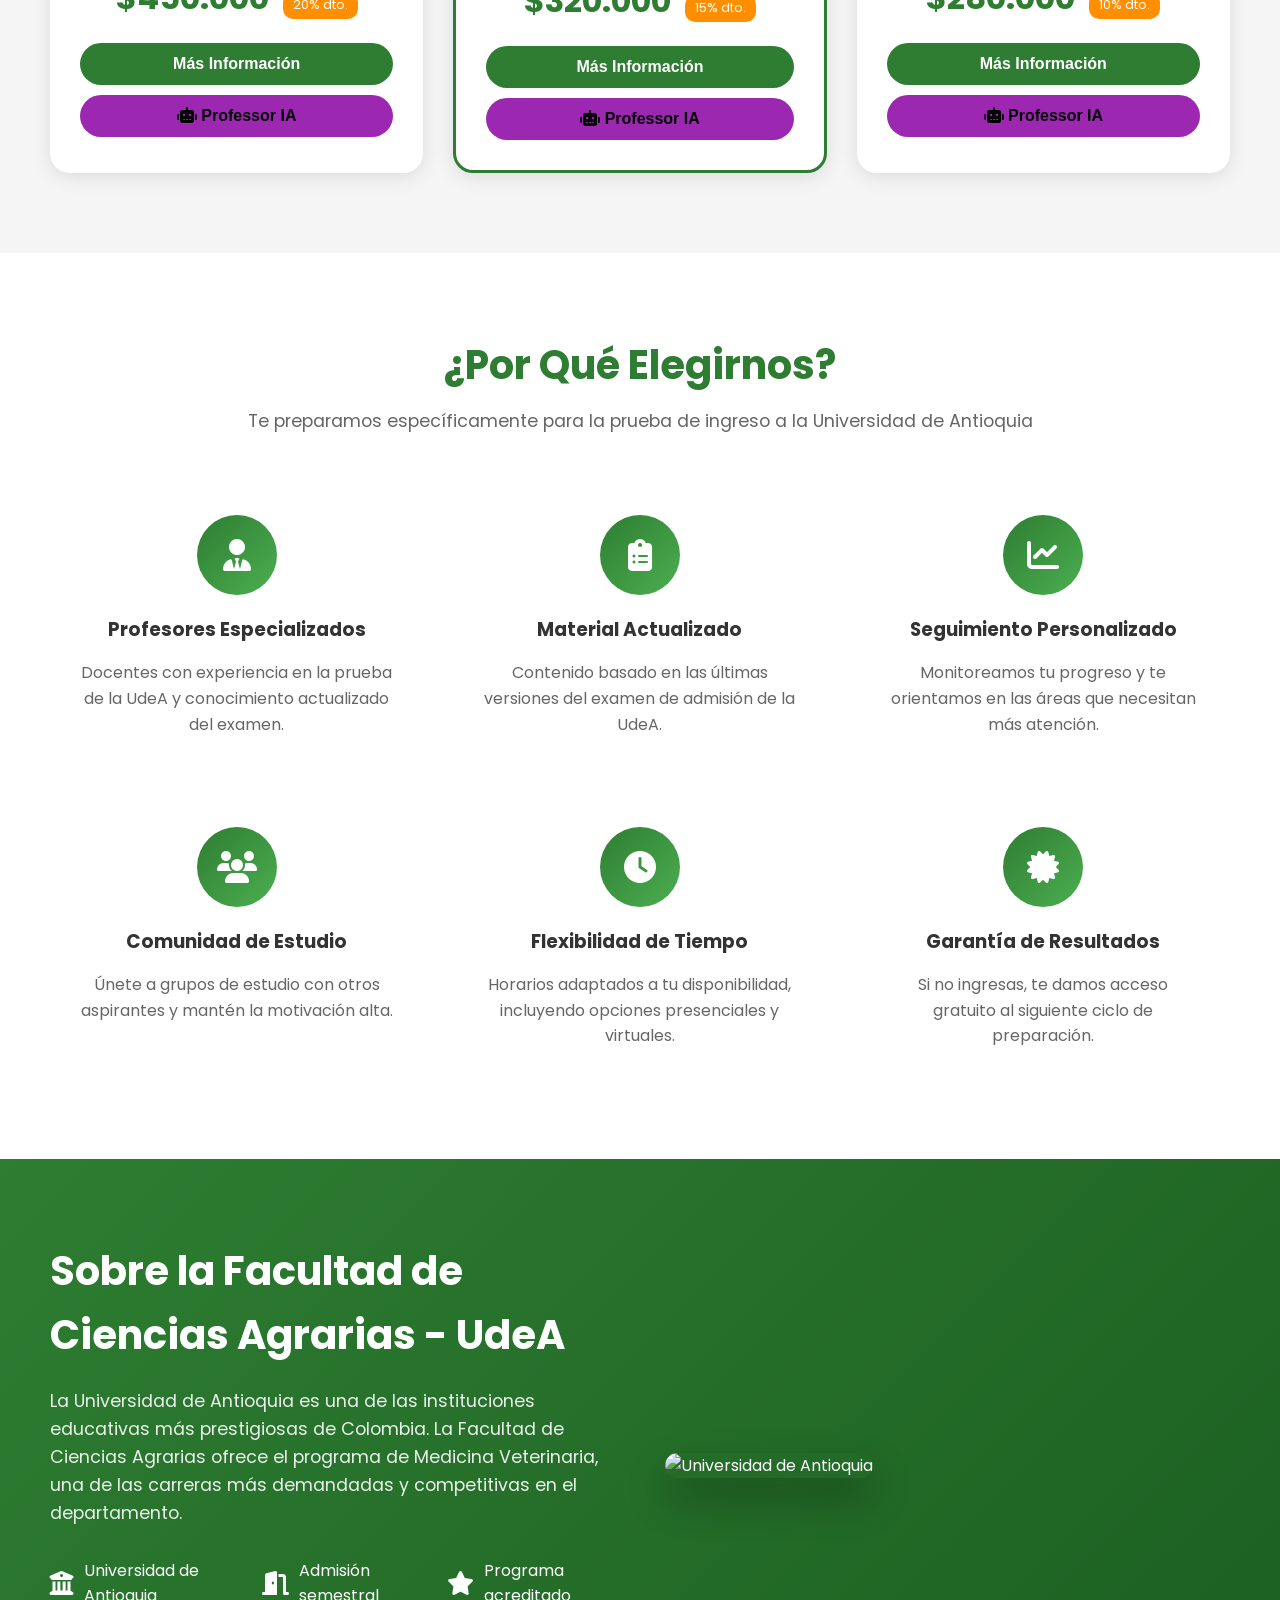
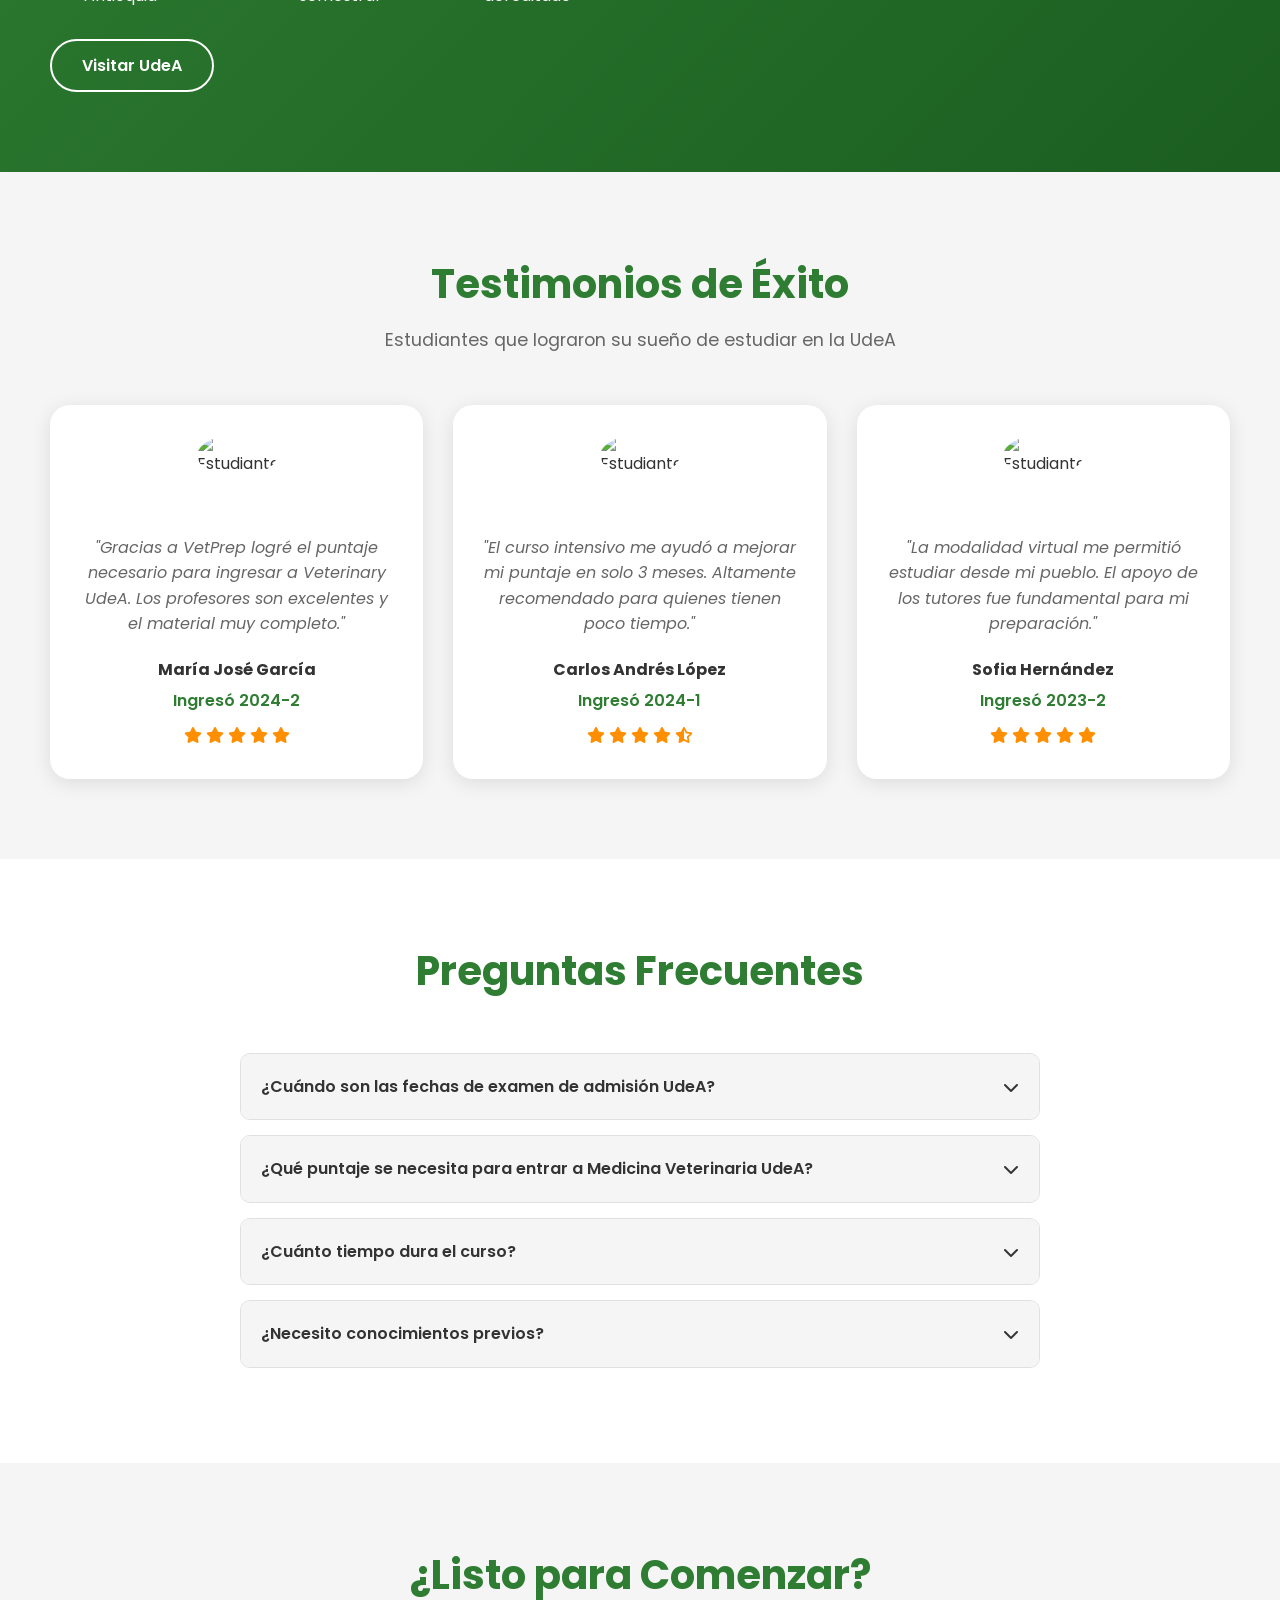
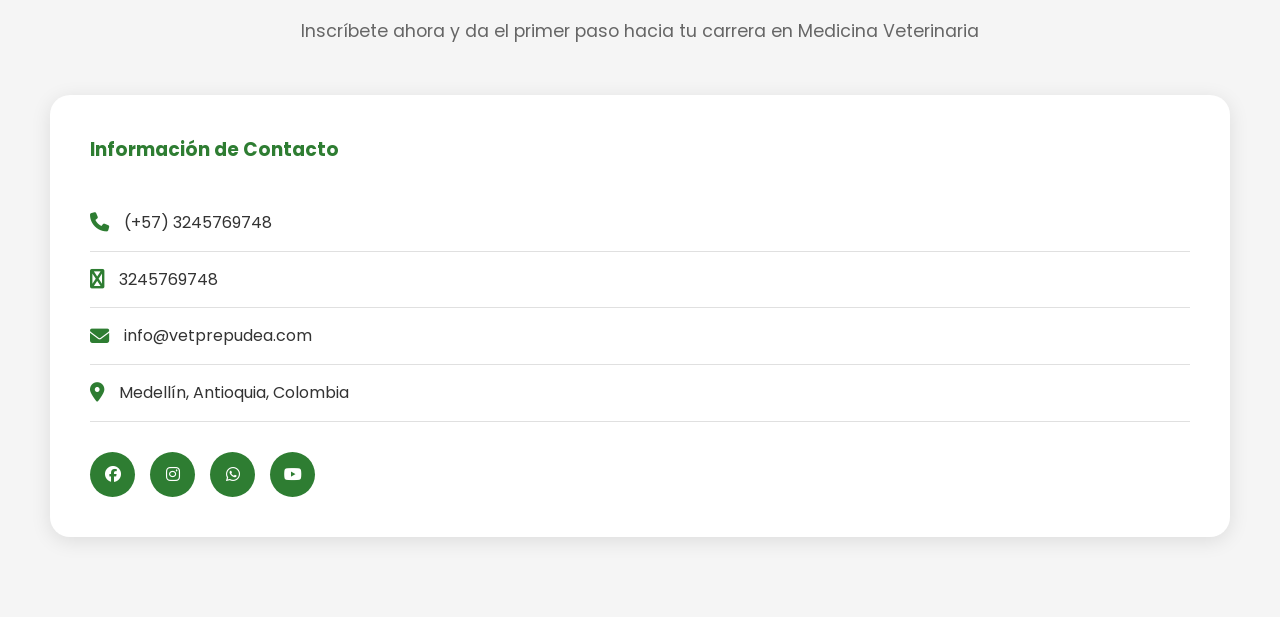
==== commit b0dbe5bd: "actualizacion 1.1.0" ====
--- a/index.html
+++ b/index.html
@@ -1,5 +1,6 @@
 <!DOCTYPE html>
 <html lang="es">
+
 <head>
     <meta charset="UTF-8">
     <meta name="viewport" content="width=device-width, initial-scale=1.0">
@@ -7,7 +8,8 @@
     <link rel="stylesheet" href="styles.css">
     <link rel="preconnect" href="https://fonts.googleapis.com">
     <link rel="preconnect" href="https://fonts.gstatic.com" crossorigin>
-    <link href="https://fonts.googleapis.com/css2?family=Poppins:wght@300;400;500;600;700&display=swap" rel="stylesheet">
+    <link href="https://fonts.googleapis.com/css2?family=Poppins:wght@300;400;500;600;700&display=swap"
+        rel="stylesheet">
     <link rel="stylesheet" href="https://cdnjs.cloudflare.com/ajax/libs/font-awesome/6.4.0/css/all.min.css">
     <!-- Firebase SDK -->
     <script src="https://www.gstatic.com/firebasejs/9.22.0/firebase-app-compat.js"></script>
@@ -21,9 +23,12 @@
     <script src="ai-professor.js"></script>
     <!-- Admin Authentication -->
     <script src="admin-auth.js"></script>
+    <!-- Student System -->
+    <script src="student-system.js"></script>
     <!-- Notification System -->
     <script src="notifications.js"></script>
 </head>
+
 <body>
     <header id="inicio">
         <nav class="navbar">
@@ -34,6 +39,7 @@
             <ul class="nav-links">
                 <li><a href="#inicio">Inicio</a></li>
                 <li><a href="#cursos">Cursos</a></li>
+                <li><a href="#estudio">Entorno de Estudio</a></li>
                 <li><a href="#beneficios">Beneficios</a></li>
                 <li><a href="#testimonios">Testimonios</a></li>
                 <li><a href="#contacto">Contacto</a></li>
@@ -43,13 +49,324 @@
                 <span></span>
                 <span></span>
             </div>
+            <div class="nav-auth">
+                <button class="btn-student-login" onclick="showStudentLoginModal()">
+                    <i class="fas fa-user-graduate"></i> Área Estudiantes
+                </button>
+            </div>
         </nav>
     </header>
+
+    <!-- Student Login Modal -->
+    <div class="modal" id="studentLoginModal">
+        <div class="modal-content student-modal">
+            <span class="modal-close" onclick="closeStudentLoginModal()">&times;</span>
+            <div class="student-auth-tabs">
+                <button class="auth-tab active" onclick="switchStudentAuth('login')">Iniciar Sesión</button>
+                <button class="auth-tab" onclick="switchStudentAuth('register')">Registrarse</button>
+            </div>
+            <div id="studentLoginForm">
+                <div class="form-group">
+                    <label for="studentEmail">Correo Electrónico</label>
+                    <input type="email" id="studentEmail" placeholder="tu@correo.com" required>
+                </div>
+                <div class="form-group">
+                    <label for="studentPassword">Contraseña</label>
+                    <input type="password" id="studentPassword" placeholder="••••••••" required>
+                </div>
+                <div class="form-group">
+                    <label for="promoCode">Código de Promoción (opcional)</label>
+                    <input type="text" id="promoCode" placeholder="Ingresa tu código de descuento">
+                </div>
+                <button class="btn btn-primary" onclick="studentLogin()" style="width:100%">Iniciar Sesión</button>
+            </div>
+            <div id="studentRegisterForm" style="display:none">
+                <div class="form-group">
+                    <label for="regName">Nombre Completo</label>
+                    <input type="text" id="regName" placeholder="Tu nombre completo" required>
+                </div>
+                <div class="form-group">
+                    <label for="regEmail">Correo Electrónico</label>
+                    <input type="email" id="regEmail" placeholder="tu@correo.com" required>
+                </div>
+                <div class="form-group">
+                    <label for="regPassword">Contraseña</label>
+                    <input type="password" id="regPassword" placeholder="••••••••" required>
+                </div>
+                <div class="form-group">
+                    <label for="regPromoCode">Código de Promoción (becas 100%)</label>
+                    <input type="text" id="regPromoCode" placeholder="Código de beca si lo tienes">
+                </div>
+                <button class="btn btn-primary" onclick="studentRegister()" style="width:100%">Registrarse</button>
+            </div>
+            <div id="studentAuthMessage"></div>
+        </div>
+    </div>
+
+    <!-- Student Dashboard -->
+    <div class="student-dashboard" id="studentDashboard">
+        <div class="dashboard-header">
+            <div class="dashboard-welcome">
+                <h2>Bienvenido, <span id="studentName"></span></h2>
+                <span class="badge-beca" id="studentBadge"></span>
+            </div>
+            <button class="btn-logout" onclick="studentLogout()">
+                <i class="fas fa-sign-out-alt"></i> Cerrar Sesión
+            </button>
+        </div>
+        <div class="dashboard-progress">
+            <div class="progress-card">
+                <i class="fas fa-chart-pie"></i>
+                <div class="progress-info">
+                    <span class="progress-label">Progreso General</span>
+                    <span class="progress-value" id="generalProgress">0%</span>
+                </div>
+                <div class="progress-bar">
+                    <div class="progress-fill" id="progressFill" style="width:0%"></div>
+                </div>
+            </div>
+        </div>
+        <div class="dashboard-tabs">
+            <button class="dash-tab active" onclick="showDashboardTab('cursos')">
+                <i class="fas fa-book"></i> Cursos
+            </button>
+            <button class="dash-tab" onclick="showDashboardTab('videos')">
+                <i class="fas fa-video"></i> Videos
+            </button>
+            <button class="dash-tab" onclick="showDashboardTab('documentos')">
+                <i class="fas fa-file-pdf"></i> Documentos
+            </button>
+            <button class="dash-tab" onclick="showDashboardTab('talleres')">
+                <i class="fas fa-tools"></i> Talleres
+            </button>
+            <button class="dash-tab" onclick="showDashboardTab('quizzes')">
+                <i class="fas fa-question-circle"></i> Quizzes
+            </button>
+        </div>
+        <div class="dashboard-content">
+            <!-- Cursos Tab -->
+            <div class="dash-pane active" id="cursos">
+                <div class="learning-modules">
+                    <div class="module-card" onclick="showModuleContent('biologia')">
+                        <div class="module-icon"><i class="fas fa-dna"></i></div>
+                        <h3>Biología</h3>
+                        <p>Fundamentos de biología celular, genética y evolución</p>
+                        <div class="module-progress"><div class="module-progress-fill" style="width:0%"></div></div>
+                    </div>
+                    <div class="module-card" onclick="showModuleContent('quimica')">
+                        <div class="module-icon"><i class="fas fa-flask"></i></div>
+                        <h3>Química</h3>
+                        <p>Química orgánica, inorgánica y bioquímica básica</p>
+                        <div class="module-progress"><div class="module-progress-fill" style="width:0%"></div></div>
+                    </div>
+                    <div class="module-card" onclick="showModuleContent('fisica')">
+                        <div class="module-icon"><i class="fas fa-atom"></i></div>
+                        <h3>Física</h3>
+                        <p>Mecánica, termodinámica y física aplicada</p>
+                        <div class="module-progress"><div class="module-progress-fill" style="width:0%"></div></div>
+                    </div>
+                    <div class="module-card" onclick="showModuleContent('matematicas')">
+                        <div class="module-icon"><i class="fas fa-calculator"></i></div>
+                        <h3>Matemáticas</h3>
+                        <p>Álgebra, cálculo y razonamiento cuantitativo</p>
+                        <div class="module-progress"><div class="module-progress-fill" style="width:0%"></div></div>
+                    </div>
+                    <div class="module-card" onclick="showModuleContent('razonamiento')">
+                        <div class="module-icon"><i class="fas fa-brain"></i></div>
+                        <h3>Razonamiento Lógico</h3>
+                        <p>Razonamiento verbal y lógico-matemático</p>
+                        <div class="module-progress"><div class="module-progress-fill" style="width:0%"></div></div>
+                    </div>
+                </div>
+            </div>
+            <!-- Videos Tab -->
+            <div class="dash-pane" id="videos">
+                <div class="video-grid">
+                    <div class="video-card" data-module="biologia">
+                        <div class="video-thumbnail">
+                            <i class="fas fa-play-circle"></i>
+                        </div>
+                        <h4>Introducción a la Biología Celular</h4>
+                        <span class="video-duration">45 min</span>
+                    </div>
+                    <div class="video-card" data-module="biologia">
+                        <div class="video-thumbnail">
+                            <i class="fas fa-play-circle"></i>
+                        </div>
+                        <h4>Genética y Herencia</h4>
+                        <span class="video-duration">60 min</span>
+                    </div>
+                    <div class="video-card" data-module="quimica">
+                        <div class="video-thumbnail">
+                            <i class="fas fa-play-circle"></i>
+                        </div>
+                        <h4>Química Orgánica Fundamental</h4>
+                        <span class="video-duration">55 min</span>
+                    </div>
+                    <div class="video-card" data-module="quimica">
+                        <div class="video-thumbnail">
+                            <i class="fas fa-play-circle"></i>
+                        </div>
+                        <h4>Bioquímica Básica</h4>
+                        <span class="video-duration">50 min</span>
+                    </div>
+                    <div class="video-card" data-module="fisica">
+                        <div class="video-thumbnail">
+                            <i class="fas fa-play-circle"></i>
+                        </div>
+                        <h4>Mecánica Clásica</h4>
+                        <span class="video-duration">65 min</span>
+                    </div>
+                    <div class="video-card" data-module="matematicas">
+                        <div class="video-thumbnail">
+                            <i class="fas fa-play-circle"></i>
+                        </div>
+                        <h4>Álgebra y Ecuaciones</h4>
+                        <span class="video-duration">70 min</span>
+                    </div>
+                </div>
+            </div>
+            <!-- Documentos Tab -->
+            <div class="dash-pane" id="documentos">
+                <div class="document-grid">
+                    <div class="document-card">
+                        <i class="fas fa-file-pdf"></i>
+                        <h4>Manual de Biología UdeA</h4>
+                        <p>Guía completa de biología para el examen</p>
+                        <button class="btn-doc"><i class="fas fa-download"></i> Descargar</button>
+                    </div>
+                    <div class="document-card">
+                        <i class="fas fa-file-pdf"></i>
+                        <h4>Compendio de Química</h4>
+                        <p>Todo lo que necesitas saber de química</p>
+                        <button class="btn-doc"><i class="fas fa-download"></i> Descargar</button>
+                    </div>
+                    <div class="document-card">
+                        <i class="fas fa-file-pdf"></i>
+                        <h4>Formulario de Física</h4>
+                        <p>Fórmulas y conceptos clave</p>
+                        <button class="btn-doc"><i class="fas fa-download"></i> Descargar</button>
+                    </div>
+                    <div class="document-card">
+                        <i class="fas fa-file-pdf"></i>
+                        <h4>Guía de Razonamiento Lógico</h4>
+                        <p>Estrategias y ejercicios resueltos</p>
+                        <button class="btn-doc"><i class="fas fa-download"></i> Descargar</button>
+                    </div>
+                    <div class="document-card">
+                        <i class="fas fa-file-pdf"></i>
+                        <h4>Simulacro UdeA 2024</h4>
+                        <p>Práctica completa con respuestas</p>
+                        <button class="btn-doc"><i class="fas fa-download"></i> Descargar</button>
+                    </div>
+                    <div class="document-card">
+                        <i class="fas fa-file-pdf"></i>
+                        <h4>Temario Oficial UdeA</h4>
+                        <p>Todos los temas del examen</p>
+                        <button class="btn-doc"><i class="fas fa-download"></i> Descargar</button>
+                    </div>
+                </div>
+            </div>
+            <!-- Talleres Tab -->
+            <div class="dash-pane" id="talleres">
+                <div class="workshop-grid">
+                    <div class="workshop-card">
+                        <div class="workshop-header">
+                            <i class="fas fa-microscope"></i>
+                            <h4>Taller de Biología Celular</h4>
+                        </div>
+                        <p>Ejercicios prácticos sobre célula, organelos y procesos biológicos</p>
+                        <button class="btn-start" onclick="startWorkshop('biologia_celular')">Iniciar Taller</button>
+                    </div>
+                    <div class="workshop-card">
+                        <div class="workshop-header">
+                            <i class="fas fa-dna"></i>
+                            <h4>Taller de Genética</h4>
+                        </div>
+                        <p>Problemas de herencia genética y árboles genealógicos</p>
+                        <button class="btn-start" onclick="startWorkshop('genetica')">Iniciar Taller</button>
+                    </div>
+                    <div class="workshop-card">
+                        <div class="workshop-header">
+                            <i class="fas fa-flask"></i>
+                            <h4>Taller de Reacciones Químicas</h4>
+                        </div>
+                        <p>Balanceo de ecuaciones y reacciones orgánicas</p>
+                        <button class="btn-start" onclick="startWorkshop('quimica')">Iniciar Taller</button>
+                    </div>
+                    <div class="workshop-card">
+                        <div class="workshop-header">
+                            <i class="fas fa-calculator"></i>
+                            <h4>Taller de Razonamiento Matemático</h4>
+                        </div>
+                        <p>Problemas de proporcionalidad, porcentajes y probabilidades</p>
+                        <button class="btn-start" onclick="startWorkshop('matematicas')">Iniciar Taller</button>
+                    </div>
+                </div>
+            </div>
+            <!-- Quizzes Tab -->
+            <div class="dash-pane" id="quizzes">
+                <div class="quiz-grid">
+                    <div class="quiz-card" onclick="startQuiz('biologia')">
+                        <div class="quiz-icon"><i class="fas fa-leaf"></i></div>
+                        <h4>Quiz de Biología</h4>
+                        <p>20 preguntas</p>
+                        <span class="quiz-status">Disponible</span>
+                    </div>
+                    <div class="quiz-card" onclick="startQuiz('quimica')">
+                        <div class="quiz-icon"><i class="fas fa-atom"></i></div>
+                        <h4>Quiz de Química</h4>
+                        <p>20 preguntas</p>
+                        <span class="quiz-status">Disponible</span>
+                    </div>
+                    <div class="quiz-card" onclick="startQuiz('fisica')">
+                        <div class="quiz-icon"><i class="fas fa-cogs"></i></div>
+                        <h4>Quiz de Física</h4>
+                        <p>20 preguntas</p>
+                        <span class="quiz-status">Disponible</span>
+                    </div>
+                    <div class="quiz-card" onclick="startQuiz('matematicas')">
+                        <div class="quiz-icon"><i class="fas fa-square-root-alt"></i></div>
+                        <h4>Quiz de Matemáticas</h4>
+                        <p>20 preguntas</p>
+                        <span class="quiz-status">Disponible</span>
+                    </div>
+                    <div class="quiz-card" onclick="startQuiz('simulacro')">
+                        <div class="quiz-icon"><i class="fas fa-graduation-cap"></i></div>
+                        <h4>Simulacro Completo</h4>
+                        <p>100 preguntas</p>
+                        <span class="quiz-status premium">Beca 100%</span>
+                    </div>
+                </div>
+            </div>
+        </div>
+    </div>
+
+    <!-- Quiz Modal -->
+    <div class="modal" id="quizModal">
+        <div class="modal-content quiz-modal">
+            <span class="modal-close" onclick="closeQuiz()">&times;</span>
+            <div class="quiz-header">
+                <h3 id="quizTitle">Quiz de Biología</h3>
+                <div class="quiz-progress">
+                    <span id="quizProgress">Pregunta 1 de 20</span>
+                </div>
+            </div>
+            <div class="quiz-content" id="quizContent">
+                <!-- Quiz questions will be loaded here -->
+            </div>
+            <div class="quiz-footer">
+                <button class="btn btn-secondary" onclick="prevQuestion()" id="prevBtn">Anterior</button>
+                <button class="btn btn-primary" onclick="nextQuestion()" id="nextBtn">Siguiente</button>
+            </div>
+        </div>
+    </div>
 
     <section class="hero">
         <div class="hero-content">
             <h1>Prepárate para estudiar Medicina Veterinaria en la UdeA</h1>
-            <p>Cursos especializados diseñados para que obtengas un puntaje competitivo en las pruebas de admisión y guarantees tu ingreso a la Facultad de Ciencias Agrarias de la Universidad de Antioquia.</p>
+            <p>Cursos especializados diseñados para que obtengas un puntaje competitivo en las pruebas de admisión y
+                guarantees tu ingreso a la Facultad de Ciencias Agrarias de la Universidad de Antioquia.</p>
             <div class="hero-buttons">
                 <a href="#cursos" class="btn btn-primary">Ver Cursos</a>
                 <a href="#contacto" class="btn btn-secondary">Inscribirse Ahora</a>
@@ -70,7 +387,44 @@
             </div>
         </div>
         <div class="hero-image">
-            <img src="https://images.unsplash.com/photo-1628009368231-7bb7cfcb0def?w=600&h=500&fit=crop" alt="Veterinaria">
+            <img src="https://images.unsplash.com/photo-1628009368231-7bb7cfcb0def?w=600&h=500&fit=crop"
+                alt="Veterinaria">
+        </div>
+    </section>
+
+    <section id="estudio" class="learning-environment">
+        <div class="section-header">
+            <h2>Entorno de Estudio Virtual</h2>
+            <p>Accede a contenido educativo completo: videos, documentos, talleres y quizzes interactivos</p>
+        </div>
+        <div class="learning-features">
+            <div class="learning-feature">
+                <div class="lf-icon"><i class="fas fa-video"></i></div>
+                <h3>Videos Educativos</h3>
+                <p>Clases en video dictadas por expertos en cada materia</p>
+            </div>
+            <div class="learning-feature">
+                <div class="lf-icon"><i class="fas fa-file-alt"></i></div>
+                <h3>Documentos PDF</h3>
+                <p>Manuales, guías y material de estudio descargable</p>
+            </div>
+            <div class="learning-feature">
+                <div class="lf-icon"><i class="fas fa-chalkboard-teacher"></i></div>
+                <h3>Talleres Prácticos</h3>
+                <p>Ejercicios interactivos para reforzar tu aprendizaje</p>
+            </div>
+            <div class="learning-feature">
+                <div class="lf-icon"><i class="fas fa-clipboard-check"></i></div>
+                <h3>Quizzes & Evaluaciones</h3>
+                <p>Evalúa tus conocimientos con quizzes interactivos</p>
+            </div>
+        </div>
+        <div class="cta-study">
+            <h3>¡Comienza a estudiar ahora!</h3>
+            <p>Regístrate y obtén acceso completo a todo el contenido educativo</p>
+            <button class="btn btn-primary" onclick="showStudentLoginModal()">
+                <i class="fas fa-user-plus"></i> Crear Cuenta de Estudiante
+            </button>
         </div>
     </section>
 
@@ -85,7 +439,8 @@
                     <i class="fas fa-book-open"></i>
                 </div>
                 <h3>Curso Completov</h3>
-                <p class="course-description">Preparación integral con todos los módulos necesarios para tu examen de admisión.</p>
+                <p class="course-description">Preparación integral con todos los módulos necesarios para tu examen de
+                    admisión.</p>
                 <ul class="course-features">
                     <li><i class="fas fa-check"></i> 120 horas de clases</li>
                     <li><i class="fas fa-check"></i> Material de estudio completo</li>
@@ -105,7 +460,8 @@
                     <i class="fas fa-graduation-cap"></i>
                 </div>
                 <h3>Curso Intensivo</h3>
-                <p class="course-description">Programa acelerado ideal para quienes tienen poco tiempo y necesitan resultados rápidos.</p>
+                <p class="course-description">Programa acelerado ideal para quienes tienen poco tiempo y necesitan
+                    resultados rápidos.</p>
                 <ul class="course-features">
                     <li><i class="fas fa-check"></i> 80 horas de clases</li>
                     <li><i class="fas fa-check"></i> Material exclusivo</li>
@@ -124,7 +480,8 @@
                     <i class="fas fa-laptop"></i>
                 </div>
                 <h3>Curso Virtual</h3>
-                <p class="course-description">Estudia desde cualquier lugar con nuestro programa 100% online con clases en vivo.</p>
+                <p class="course-description">Estudia desde cualquier lugar con nuestro programa 100% online con clases
+                    en vivo.</p>
                 <ul class="course-features">
                     <li><i class="fas fa-check"></i> Clases en vivo diarias</li>
                     <li><i class="fas fa-check"></i> Plataforma 24/7</li>
@@ -195,7 +552,9 @@
     <section class="about">
         <div class="about-content">
             <h2>Sobre la Facultad de Ciencias Agrarias - UdeA</h2>
-            <p>La Universidad de Antioquia es una de las instituciones educativas más prestigiosas de Colombia. La Facultad de Ciencias Agrarias ofrece el programa de Medicina Veterinaria, una de las carreras más demandadas y competitivas en el departamento.</p>
+            <p>La Universidad de Antioquia es una de las instituciones educativas más prestigiosas de Colombia. La
+                Facultad de Ciencias Agrarias ofrece el programa de Medicina Veterinaria, una de las carreras más
+                demandadas y competitivas en el departamento.</p>
             <div class="about-stats">
                 <div class="about-stat">
                     <i class="fas fa-university"></i>
@@ -213,7 +572,8 @@
             <a href="https://www.udea.edu.co" target="_blank" class="btn btn-secondary">Visitar UdeA</a>
         </div>
         <div class="about-image">
-            <img src="https://images.unsplash.com/photo-1545167496-c1e092d383f2?w=600&h=400&fit=crop" alt="Universidad de Antioquia">
+            <img src="https://images.unsplash.com/photo-1545167496-c1e092d383f2?w=600&h=400&fit=crop"
+                alt="Universidad de Antioquia">
         </div>
     </section>
 
@@ -227,7 +587,8 @@
                 <div class="testimonial-image">
                     <img src="https://randomuser.me/api/portraits/women/44.jpg" alt="Estudiante">
                 </div>
-                <p class="testimonial-text">"Gracias a VetPrep logré el puntaje necesario para ingresar a Veterinary UdeA. Los profesores son excelentes y el material muy completo."</p>
+                <p class="testimonial-text">"Gracias a VetPrep logré el puntaje necesario para ingresar a Veterinary
+                    UdeA. Los profesores son excelentes y el material muy completo."</p>
                 <h4>María José García</h4>
                 <span class="testimonial-result">Ingresó 2024-2</span>
                 <div class="testimonial-rating">
@@ -242,7 +603,8 @@
                 <div class="testimonial-image">
                     <img src="https://randomuser.me/api/portraits/men/32.jpg" alt="Estudiante">
                 </div>
-                <p class="testimonial-text">"El curso intensivo me ayudó a mejorar mi puntaje en solo 3 meses. Altamente recomendado para quienes tienen poco tiempo."</p>
+                <p class="testimonial-text">"El curso intensivo me ayudó a mejorar mi puntaje en solo 3 meses. Altamente
+                    recomendado para quienes tienen poco tiempo."</p>
                 <h4>Carlos Andrés López</h4>
                 <span class="testimonial-result">Ingresó 2024-1</span>
                 <div class="testimonial-rating">
@@ -257,7 +619,8 @@
                 <div class="testimonial-image">
                     <img src="https://randomuser.me/api/portraits/women/68.jpg" alt="Estudiante">
                 </div>
-                <p class="testimonial-text">"La modalidad virtual me permitió estudiar desde mi pueblo. El apoyo de los tutores fue fundamental para mi preparación."</p>
+                <p class="testimonial-text">"La modalidad virtual me permitió estudiar desde mi pueblo. El apoyo de los
+                    tutores fue fundamental para mi preparación."</p>
                 <h4>Sofia Hernández</h4>
                 <span class="testimonial-result">Ingresó 2023-2</span>
                 <div class="testimonial-rating">
@@ -282,7 +645,8 @@
                     <i class="fas fa-chevron-down"></i>
                 </div>
                 <div class="faq-answer">
-                    <p>La Universidad de Antioquia realiza dos procesos de admisión al año (febrero y agosto). Te recomendamos iniciar tu preparación al menos 3 meses antes de la fecha del examen.</p>
+                    <p>La Universidad de Antioquia realiza dos procesos de admisión al año (febrero y agosto). Te
+                        recomendamos iniciar tu preparación al menos 3 meses antes de la fecha del examen.</p>
                 </div>
             </div>
             <div class="faq-item">
@@ -291,7 +655,9 @@
                     <i class="fas fa-chevron-down"></i>
                 </div>
                 <div class="faq-answer">
-                    <p>El puntaje de corte varía cada semestre dependiendo del número de aspirantes y cupos disponibles. Generalmente se requiere estar en el percentil 85 o superior para tener posibilidades reales de ingreso.</p>
+                    <p>El puntaje de corte varía cada semestre dependiendo del número de aspirantes y cupos disponibles.
+                        Generalmente se requiere estar en el percentil 85 o superior para tener posibilidades reales de
+                        ingreso.</p>
                 </div>
             </div>
             <div class="faq-item">
@@ -300,7 +666,8 @@
                     <i class="fas fa-chevron-down"></i>
                 </div>
                 <div class="faq-answer">
-                    <p>El curso completo tiene una duración de 3 meses (120 horas), el intensivo dura 6 semanas (80 horas), y el virtual depende de tu ritmo de estudio con acceso por 6 meses.</p>
+                    <p>El curso completo tiene una duración de 3 meses (120 horas), el intensivo dura 6 semanas (80
+                        horas), y el virtual depende de tu ritmo de estudio con acceso por 6 meses.</p>
                 </div>
             </div>
             <div class="faq-item">
@@ -309,7 +676,8 @@
                     <i class="fas fa-chevron-down"></i>
                 </div>
                 <div class="faq-answer">
-                    <p>No, nuestros cursos están diseñados para estudiantes de cualquier nivel. Comenzamos desde los fundamentos y avanzamos progresivamente hacia temas más complejos.</p>
+                    <p>No, nuestros cursos están diseñados para estudiantes de cualquier nivel. Comenzamos desde los
+                        fundamentos y avanzamos progresivamente hacia temas más complejos.</p>
                 </div>
             </div>
         </div>
@@ -333,41 +701,42 @@
                 </div>
                 <div class="contact-item">
                     <i class="fas fa-envelope"></i>
-                    <span>cdhmaker@gmail.com</span>
+                    <span>info@vetprepudea.com</span>
                 </div>
                 <div class="contact-item">
                     <i class="fas fa-map-marker-alt"></i>
                     <span>Medellín, Antioquia, Colombia</span>
                 </div>
-    <div class="social-links">
-        <a href="#"><i class="fab fa-facebook"></i></a>
-        <a href="#"><i class="fab fa-instagram"></i></a>
-        <a href="#"><i class="fab fa-whatsapp"></i></a>
-        <a href="#"><i class="fab fa-youtube"></i></a>
+                <div class="social-links">
+                    <a href="#"><i class="fab fa-facebook"></i></a>
+                    <a href="#"><i class="fab fa-instagram"></i></a>
+                    <a href="#"><i class="fab fa-whatsapp"></i></a>
+                    <a href="#"><i class="fab fa-youtube"></i></a>
+                </div>
+            </div>
+        </div>
+    </section>
+
+    <!-- Admin Login Modal (hidden by default) -->
+    <div class="modal" id="adminLoginModal">
+        <div class="modal-content">
+            <span class="modal-close">&times;</span>
+            <h2>Inicio de Sesión Administrador</h2>
+            <form id="adminLoginForm">
+                <div class="form-group">
+                    <label for="adminEmail">Correo Electrónico</label>
+                    <input type="email" id="adminEmail" name="adminEmail" required>
+                </div>
+                <div class="form-group">
+                    <label for="adminPassword">Contraseña</label>
+                    <input type="password" id="adminPassword" name="adminPassword" required>
+                </div>
+                <button type="submit" class="btn btn-primary">Iniciar Sesión</button>
+            </form>
+            <div id="adminLoginMessage" class="admin-login-message"></div>
+        </div>
     </div>
-</div>
-</div>
-</section>
-
-<!-- Admin Login Modal (hidden by default) -->
-<div class="modal" id="adminLoginModal">
-    <div class="modal-content">
-        <span class="modal-close">&times;</span>
-        <h2>Inicio de Sesión Administrador</h2>
-        <form id="adminLoginForm">
-            <div class="form-group">
-                <label for="adminEmail">Correo Electrónico</label>
-                <input type="email" id="adminEmail" name="adminEmail" required>
-            </div>
-            <div class="form-group">
-                <label for="adminPassword">Contraseña</label>
-                <input type="password" id="adminPassword" name="adminPassword" required>
-            </div>
-            <button type="submit" class="btn btn-primary">Iniciar Sesión</button>
-        </form>
-        <div id="adminLoginMessage" class="admin-login-message"></div>
-    </div>
-</div>
 
 </body>
+
 </html>
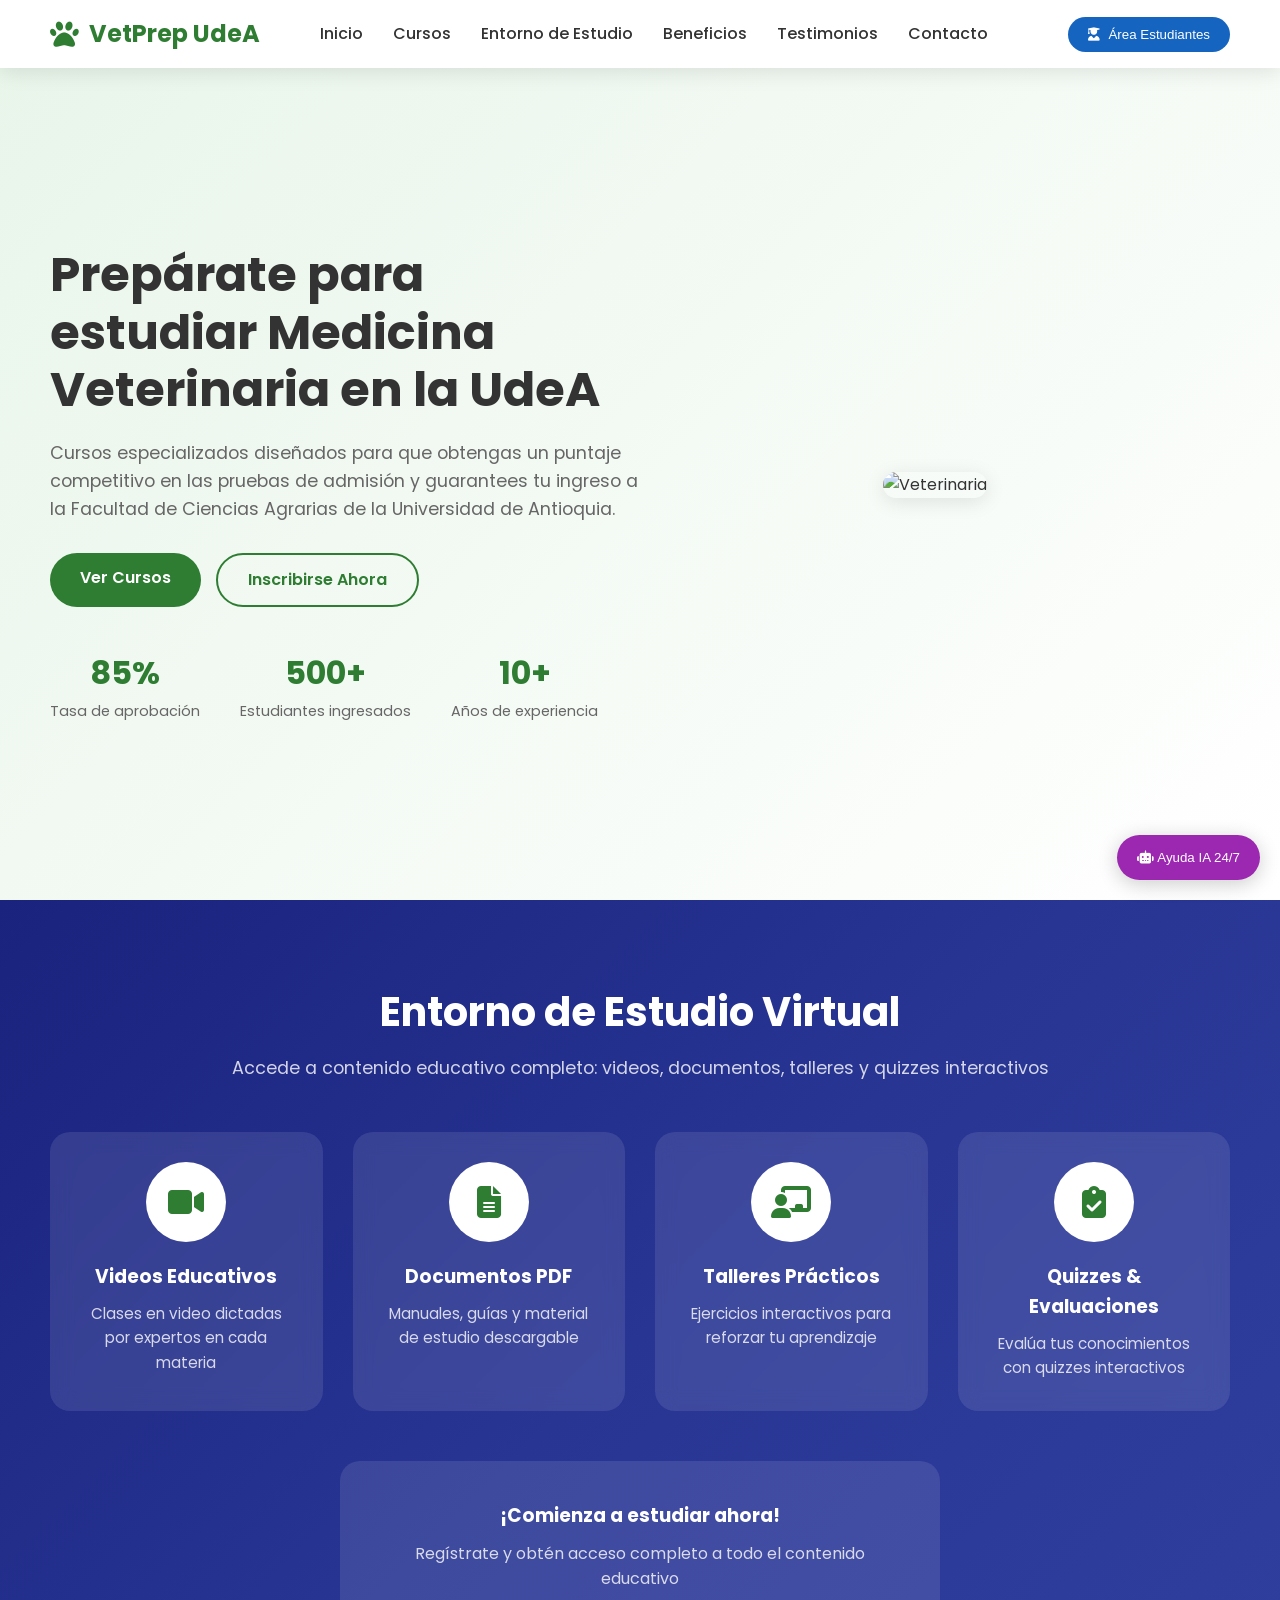
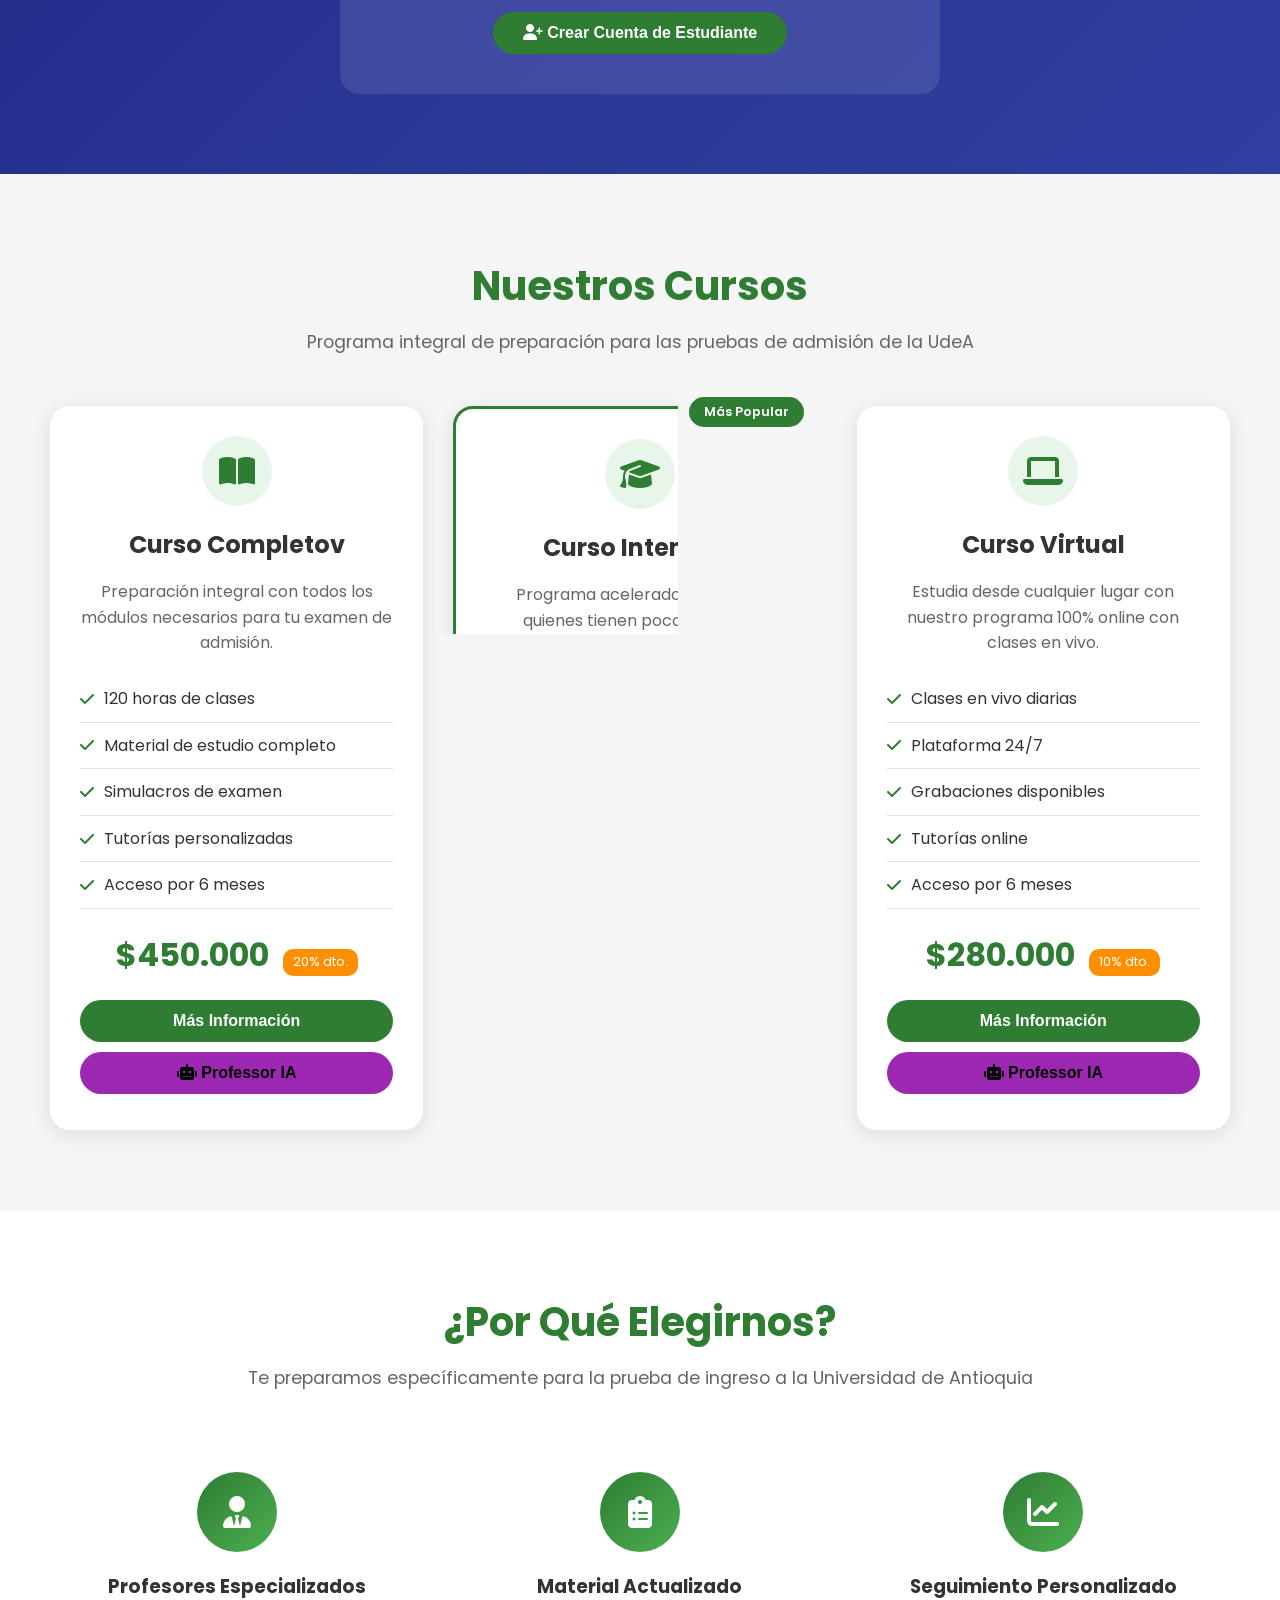
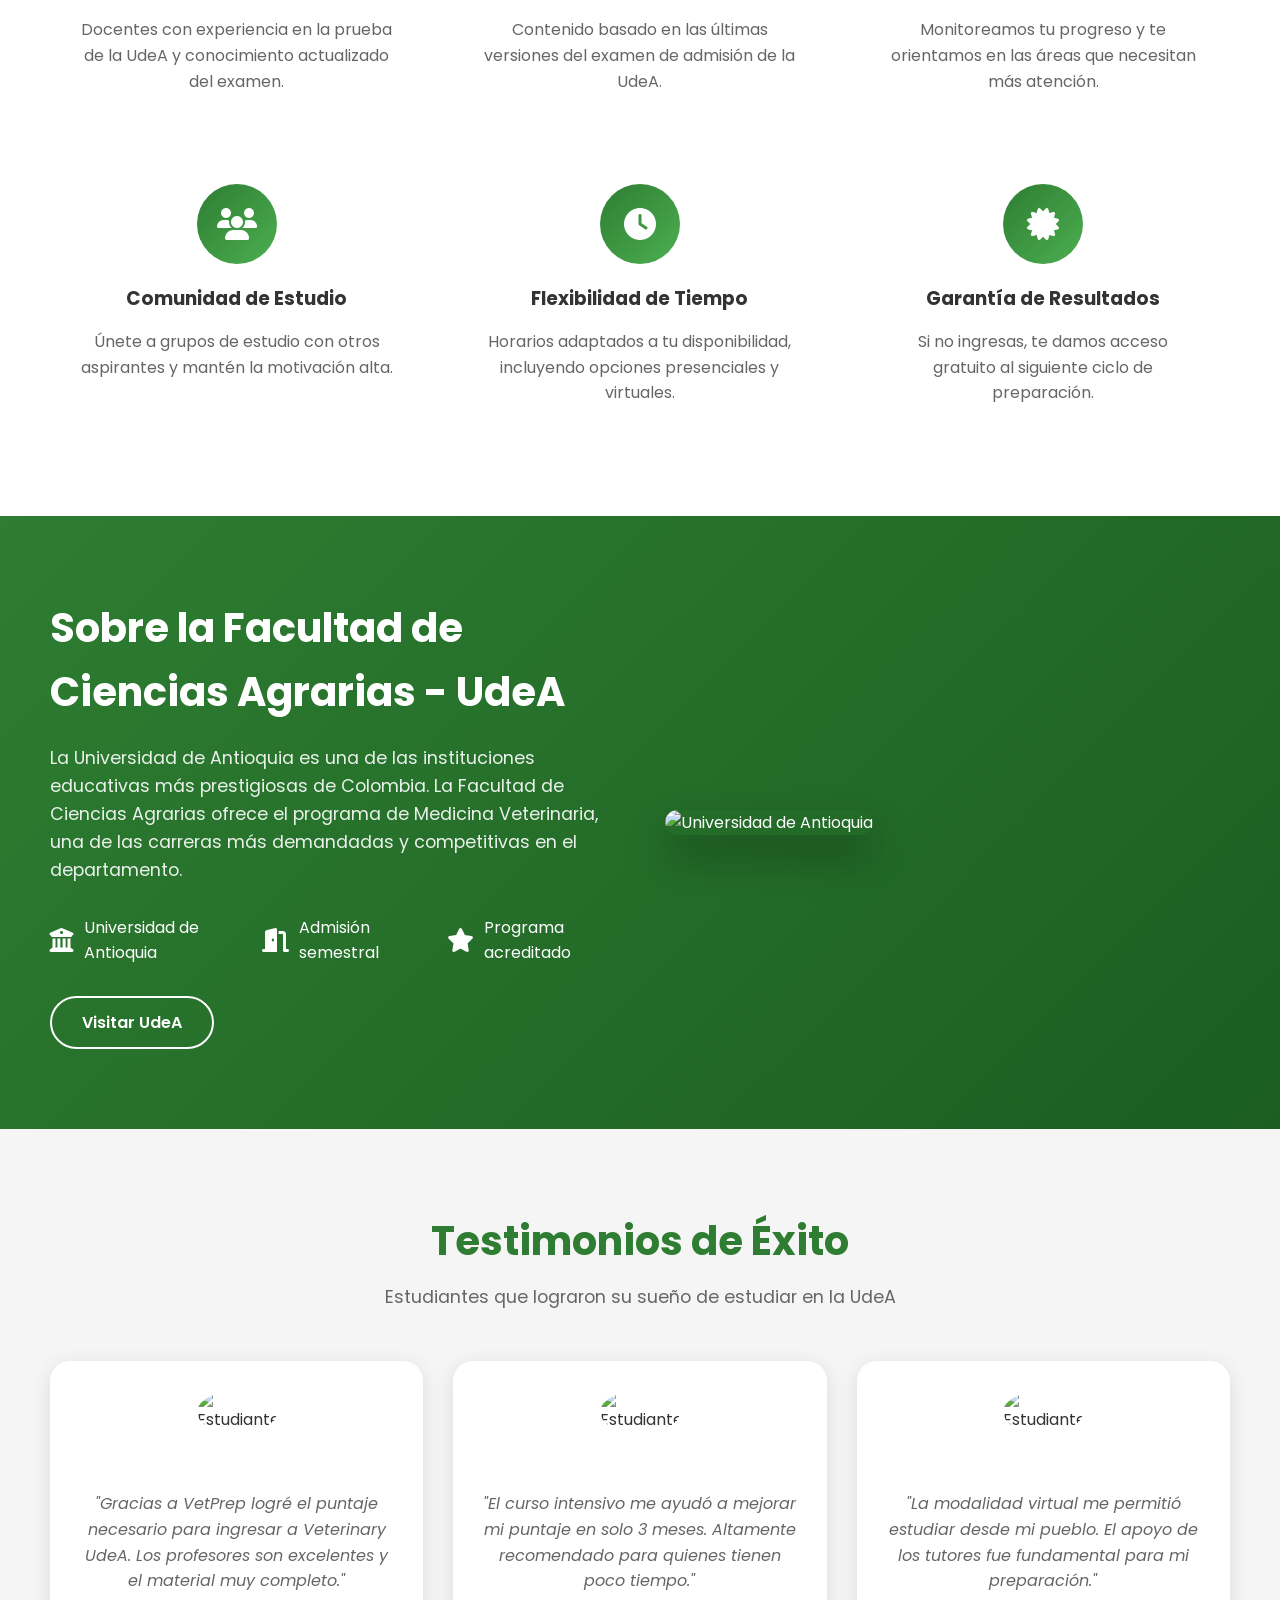
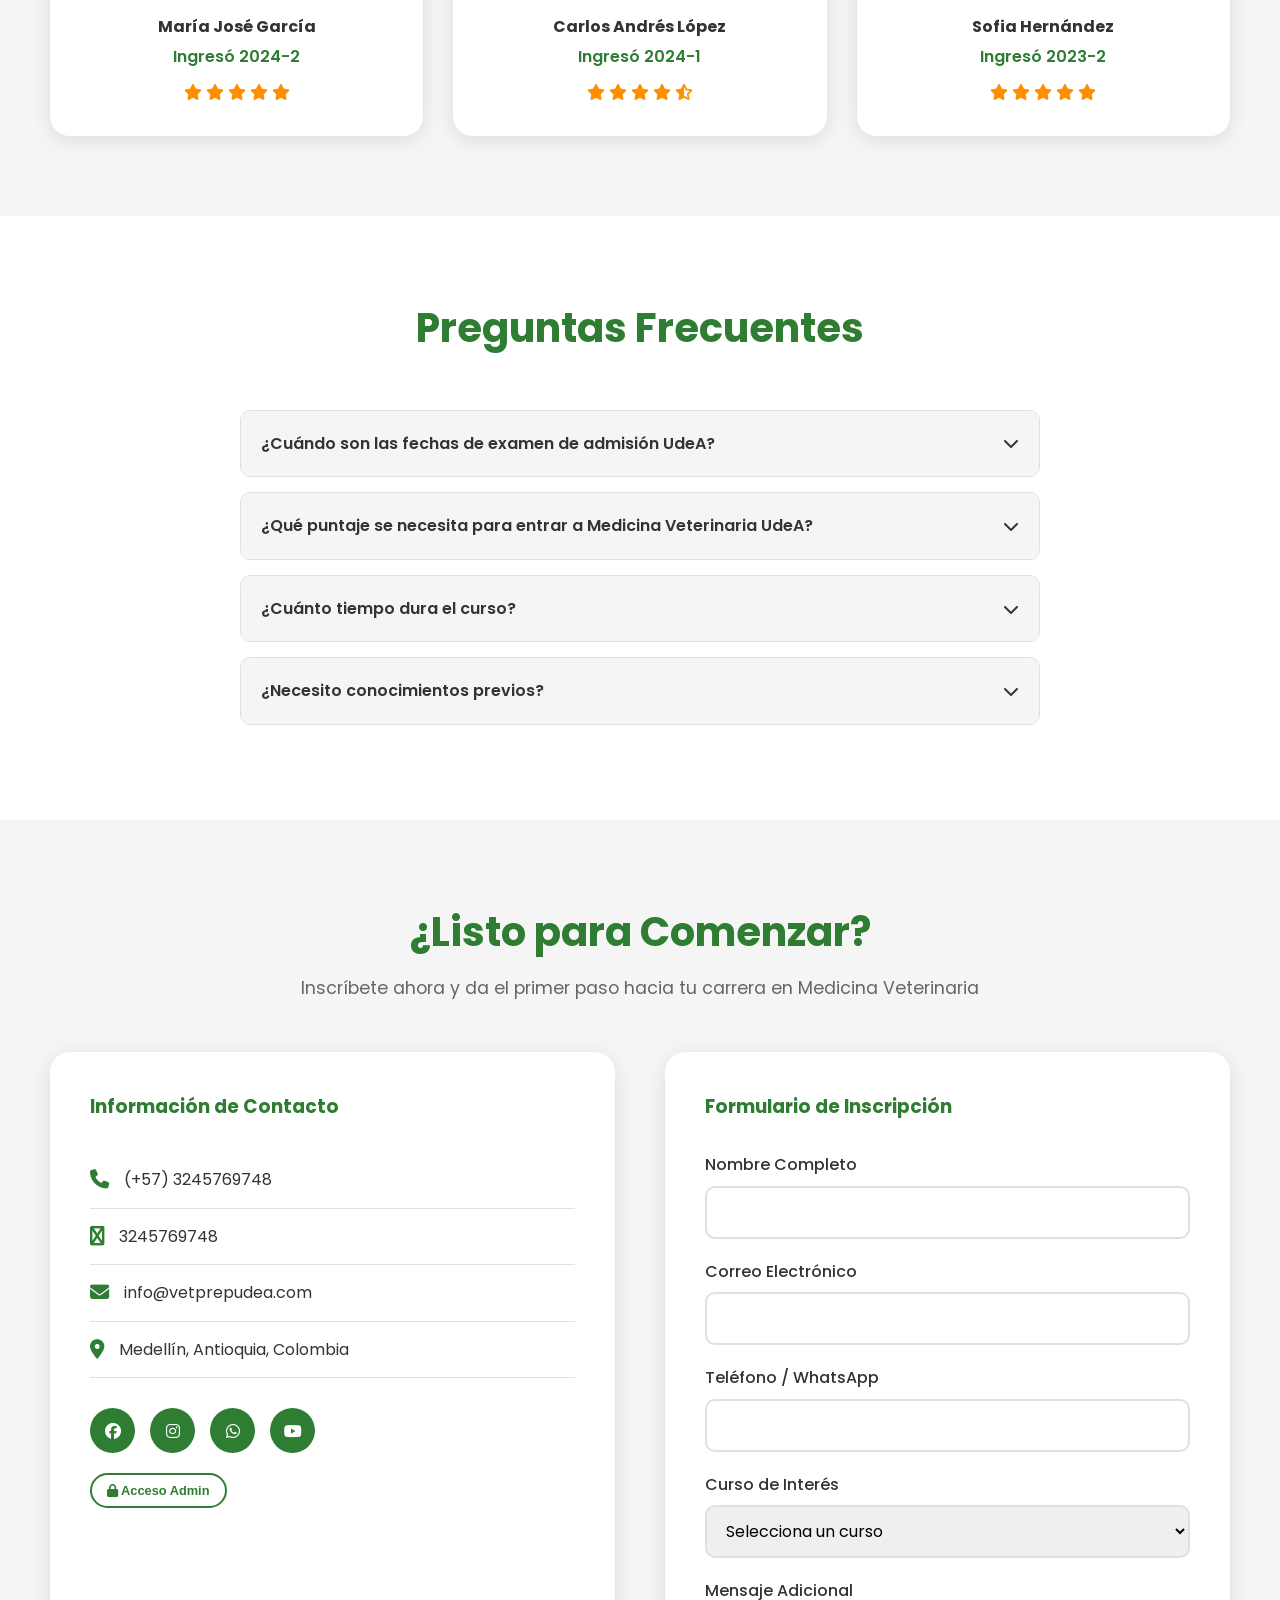
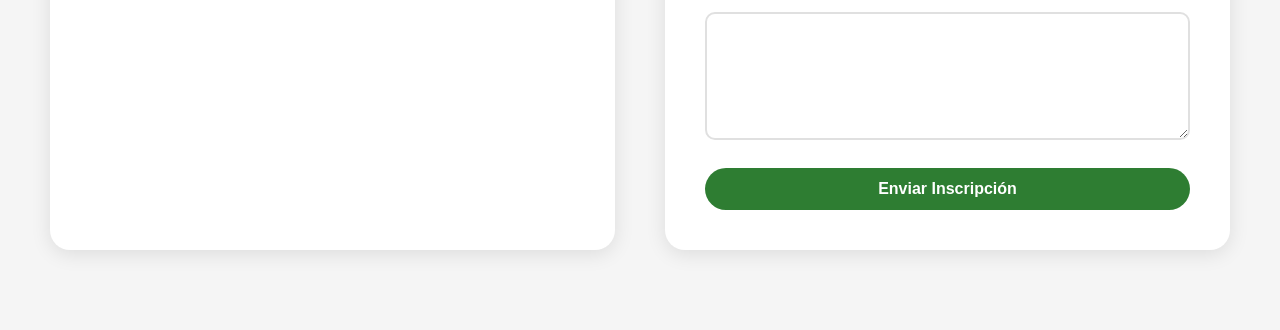
==== commit 2c629310: "Add files via upload" ====
--- a/index.html
+++ b/index.html
@@ -23,6 +23,7 @@
     <script src="ai-professor.js"></script>
     <!-- Admin Authentication -->
     <script src="admin-auth.js"></script>
+    <script src="script.js" defer></script>
     <!-- Student System -->
     <script src="student-system.js"></script>
     <!-- Notification System -->
@@ -182,14 +183,14 @@
             <!-- Videos Tab -->
             <div class="dash-pane" id="videos">
                 <div class="video-grid">
-                    <div class="video-card" data-module="biologia">
+                    <div class="video-card" onclick="playVideo('https://www.youtube.com/embed/URiXo-gD6M8')">
                         <div class="video-thumbnail">
                             <i class="fas fa-play-circle"></i>
                         </div>
                         <h4>Introducción a la Biología Celular</h4>
                         <span class="video-duration">45 min</span>
                     </div>
-                    <div class="video-card" data-module="biologia">
+                    <div class="video-card" onclick="playVideo('https://www.youtube.com/embed/8k_2yGf7aF0')">
                         <div class="video-thumbnail">
                             <i class="fas fa-play-circle"></i>
                         </div>
@@ -713,6 +714,42 @@
                     <a href="#"><i class="fab fa-whatsapp"></i></a>
                     <a href="#"><i class="fab fa-youtube"></i></a>
                 </div>
+                <div style="margin-top: 20px;">
+                    <button class="btn btn-secondary btn-admin-access" style="padding: 8px 15px; font-size: 0.8rem;">
+                        <i class="fas fa-lock"></i> Acceso Admin
+                    </button>
+                </div>
+            </div>
+            <div class="contact-form">
+                <h3>Formulario de Inscripción</h3>
+                <form id="registrationForm">
+                    <div class="form-group">
+                        <label for="name">Nombre Completo</label>
+                        <input type="text" id="name" name="name" required>
+                    </div>
+                    <div class="form-group">
+                        <label for="email">Correo Electrónico</label>
+                        <input type="email" id="email" name="email" required>
+                    </div>
+                    <div class="form-group">
+                        <label for="phone">Teléfono / WhatsApp</label>
+                        <input type="tel" id="phone" name="phone" required>
+                    </div>
+                    <div class="form-group">
+                        <label for="course">Curso de Interés</label>
+                        <select id="course" name="course" required>
+                            <option value="">Selecciona un curso</option>
+                            <option value="completo">Curso Completo</option>
+                            <option value="intensivo">Curso Intensivo</option>
+                            <option value="virtual">Curso Virtual</option>
+                        </select>
+                    </div>
+                    <div class="form-group">
+                        <label for="message">Mensaje Adicional</label>
+                        <textarea id="message" name="message" rows="4"></textarea>
+                    </div>
+                    <button type="submit" class="btn btn-primary">Enviar Inscripción</button>
+                </form>
             </div>
         </div>
     </section>
@@ -739,4 +776,4 @@
 
 </body>
 
-</html>
+</html>
--- a/styles.css
+++ b/styles.css
@@ -1100,6 +1100,108 @@
     }
 }
 
+/* Workshop Styles */
+.workshop-modal {
+    max-width: 800px;
+    max-height: 85vh;
+    overflow-y: auto;
+}
+
+.workshop-container h2 {
+    color: var(--primary);
+    margin-bottom: 10px;
+}
+
+.workshop-container > p {
+    color: var(--text-light);
+    margin-bottom: 25px;
+}
+
+.exercises-list {
+    display: flex;
+    flex-direction: column;
+    gap: 20px;
+}
+
+.exercise-item {
+    background: var(--light-bg);
+    padding: 20px;
+    border-radius: 15px;
+    border-left: 4px solid var(--primary);
+}
+
+.exercise-item h4 {
+    color: var(--primary);
+    margin-bottom: 10px;
+}
+
+.exercise-item p {
+    color: var(--text-dark);
+    margin-bottom: 15px;
+    line-height: 1.6;
+}
+
+.exercise-answer {
+    background: var(--white);
+    padding: 15px;
+    border-radius: 10px;
+    margin-top: 10px;
+}
+
+.answer-reveal {
+    color: var(--accent);
+    cursor: pointer;
+    font-weight: 600;
+    text-decoration: underline;
+}
+
+.exercise-drawing {
+    background: var(--white);
+    padding: 20px;
+    border-radius: 10px;
+    text-align: center;
+    border: 2px dashed var(--border);
+}
+
+.exercise-drawing p {
+    color: var(--text-light);
+    margin: 0;
+}
+
+.workshop-table {
+    width: 100%;
+    border-collapse: collapse;
+    background: var(--white);
+    margin-top: 15px;
+}
+
+.workshop-table th,
+.workshop-table td {
+    padding: 12px;
+    border: 1px solid var(--border);
+    text-align: left;
+}
+
+.workshop-table th {
+    background: var(--primary);
+    color: var(--white);
+}
+
+.exercise-item textarea {
+    width: 100%;
+    padding: 12px;
+    border: 2px solid var(--border);
+    border-radius: 10px;
+    font-family: inherit;
+    font-size: 1rem;
+    resize: vertical;
+}
+
+.exercise-item textarea:focus {
+    outline: none;
+    border-color: var(--primary);
+}
+
 .course-card,
 .benefit-card,
 .testimonial-card {
@@ -1115,4 +1217,698 @@
 .benefit-card:nth-child(3) { animation-delay: 0.3s; }
 .benefit-card:nth-child(4) { animation-delay: 0.4s; }
 .benefit-card:nth-child(5) { animation-delay: 0.5s; }
-.benefit-card:nth-child(6) { animation-delay: 0.6s; }+.benefit-card:nth-child(6) { animation-delay: 0.6s; }
+
+/* Learning Environment Section */
+.learning-environment {
+    padding: 80px 50px;
+    background: linear-gradient(135deg, #1a237e 0%, #283593 50%, #303f9f 100%);
+    color: var(--white);
+}
+
+.learning-environment .section-header h2 {
+    color: var(--white);
+}
+
+.learning-environment .section-header p {
+    color: rgba(255,255,255,0.8);
+}
+
+.learning-features {
+    display: grid;
+    grid-template-columns: repeat(auto-fit, minmax(250px, 1fr));
+    gap: 30px;
+    max-width: 1200px;
+    margin: 0 auto 50px;
+}
+
+.learning-feature {
+    background: rgba(255,255,255,0.1);
+    padding: 30px;
+    border-radius: 20px;
+    text-align: center;
+    backdrop-filter: blur(10px);
+    transition: var(--transition);
+}
+
+.learning-feature:hover {
+    background: rgba(255,255,255,0.2);
+    transform: translateY(-5px);
+}
+
+.lf-icon {
+    width: 80px;
+    height: 80px;
+    background: var(--white);
+    border-radius: 50%;
+    display: flex;
+    align-items: center;
+    justify-content: center;
+    margin: 0 auto 20px;
+}
+
+.lf-icon i {
+    font-size: 2rem;
+    color: var(--primary);
+}
+
+.learning-feature h3 {
+    margin-bottom: 10px;
+    color: var(--white);
+}
+
+.learning-feature p {
+    color: rgba(255,255,255,0.8);
+    font-size: 0.95rem;
+}
+
+.cta-study {
+    text-align: center;
+    background: rgba(255,255,255,0.1);
+    padding: 40px;
+    border-radius: 20px;
+    max-width: 600px;
+    margin: 0 auto;
+}
+
+.cta-study h3 {
+    color: var(--white);
+    margin-bottom: 10px;
+}
+
+.cta-study p {
+    color: rgba(255,255,255,0.8);
+    margin-bottom: 20px;
+}
+
+/* Nav Auth Button */
+.nav-auth {
+    margin-left: 20px;
+}
+
+.btn-student-login {
+    background: var(--secondary);
+    color: var(--white);
+    border: none;
+    padding: 10px 20px;
+    border-radius: 25px;
+    cursor: pointer;
+    font-weight: 500;
+    transition: var(--transition);
+    display: flex;
+    align-items: center;
+    gap: 8px;
+}
+
+.btn-student-login:hover {
+    background: #0d47a1;
+    transform: translateY(-2px);
+}
+
+/* Student Modal */
+.student-modal {
+    max-width: 450px;
+}
+
+.student-auth-tabs {
+    display: flex;
+    margin-bottom: 25px;
+    border-bottom: 2px solid var(--border);
+}
+
+.auth-tab {
+    flex: 1;
+    padding: 12px;
+    background: none;
+    border: none;
+    cursor: pointer;
+    font-weight: 600;
+    color: var(--text-light);
+    transition: var(--transition);
+}
+
+.auth-tab.active {
+    color: var(--primary);
+    border-bottom: 2px solid var(--primary);
+    margin-bottom: -2px;
+}
+
+#studentAuthMessage {
+    margin-top: 15px;
+    text-align: center;
+    font-size: 0.9rem;
+}
+
+#studentAuthMessage.error {
+    color: var(--accent);
+}
+
+#studentAuthMessage.success {
+    color: var(--primary);
+}
+
+/* Student Dashboard */
+.student-dashboard {
+    display: none;
+    position: fixed;
+    top: 0;
+    left: 0;
+    width: 100%;
+    height: 100%;
+    background: var(--light-bg);
+    z-index: 2000;
+    overflow-y: auto;
+}
+
+.student-dashboard.active {
+    display: block;
+}
+
+.dashboard-header {
+    background: var(--primary);
+    color: var(--white);
+    padding: 20px 50px;
+    display: flex;
+    justify-content: space-between;
+    align-items: center;
+}
+
+.dashboard-welcome h2 {
+    margin: 0;
+    font-size: 1.5rem;
+}
+
+.badge-beca {
+    display: inline-block;
+    background: var(--accent);
+    color: var(--white);
+    padding: 5px 15px;
+    border-radius: 20px;
+    font-size: 0.8rem;
+    font-weight: 600;
+    margin-top: 5px;
+}
+
+.btn-logout {
+    background: rgba(255,255,255,0.2);
+    color: var(--white);
+    border: none;
+    padding: 10px 20px;
+    border-radius: 25px;
+    cursor: pointer;
+    font-weight: 500;
+    transition: var(--transition);
+}
+
+.btn-logout:hover {
+    background: rgba(255,255,255,0.3);
+}
+
+.dashboard-progress {
+    padding: 30px 50px;
+    background: var(--white);
+    box-shadow: 0 2px 10px rgba(0,0,0,0.1);
+}
+
+.progress-card {
+    display: flex;
+    align-items: center;
+    gap: 20px;
+}
+
+.progress-card > i {
+    font-size: 2.5rem;
+    color: var(--primary);
+}
+
+.progress-info {
+    flex: 1;
+}
+
+.progress-label {
+    display: block;
+    color: var(--text-light);
+    font-size: 0.9rem;
+}
+
+.progress-value {
+    font-size: 1.5rem;
+    font-weight: 700;
+    color: var(--primary);
+}
+
+.progress-bar {
+    width: 200px;
+    height: 10px;
+    background: var(--border);
+    border-radius: 5px;
+    overflow: hidden;
+}
+
+.progress-fill {
+    height: 100%;
+    background: linear-gradient(90deg, var(--primary) 0%, var(--primary-light) 100%);
+    transition: width 0.5s ease;
+}
+
+.dashboard-tabs {
+    display: flex;
+    background: var(--white);
+    padding: 0 50px;
+    border-bottom: 1px solid var(--border);
+    overflow-x: auto;
+}
+
+.dash-tab {
+    padding: 20px 25px;
+    background: none;
+    border: none;
+    cursor: pointer;
+    font-weight: 500;
+    color: var(--text-light);
+    white-space: nowrap;
+    transition: var(--transition);
+    border-bottom: 3px solid transparent;
+}
+
+.dash-tab:hover {
+    color: var(--primary);
+}
+
+.dash-tab.active {
+    color: var(--primary);
+    border-bottom-color: var(--primary);
+}
+
+.dash-tab i {
+    margin-right: 8px;
+}
+
+.dashboard-content {
+    padding: 30px 50px;
+    min-height: calc(100vh - 300px);
+}
+
+.dash-pane {
+    display: none;
+    animation: fadeInUp 0.3s ease;
+}
+
+.dash-pane.active {
+    display: block;
+}
+
+/* Learning Modules */
+.learning-modules {
+    display: grid;
+    grid-template-columns: repeat(auto-fit, minmax(280px, 1fr));
+    gap: 25px;
+}
+
+.module-card {
+    background: var(--white);
+    padding: 30px;
+    border-radius: 15px;
+    box-shadow: var(--shadow);
+    cursor: pointer;
+    transition: var(--transition);
+}
+
+.module-card:hover {
+    transform: translateY(-5px);
+    box-shadow: 0 8px 30px rgba(0,0,0,0.15);
+}
+
+.module-icon {
+    width: 60px;
+    height: 60px;
+    background: #e8f5e9;
+    border-radius: 50%;
+    display: flex;
+    align-items: center;
+    justify-content: center;
+    margin-bottom: 15px;
+}
+
+.module-icon i {
+    font-size: 1.5rem;
+    color: var(--primary);
+}
+
+.module-card h3 {
+    margin-bottom: 10px;
+}
+
+.module-card p {
+    color: var(--text-light);
+    font-size: 0.9rem;
+    margin-bottom: 15px;
+}
+
+.module-progress {
+    height: 6px;
+    background: var(--border);
+    border-radius: 3px;
+    overflow: hidden;
+}
+
+.module-progress-fill {
+    height: 100%;
+    background: var(--primary);
+    transition: width 0.5s ease;
+}
+
+/* Video Grid */
+.video-grid {
+    display: grid;
+    grid-template-columns: repeat(auto-fit, minmax(300px, 1fr));
+    gap: 25px;
+}
+
+.video-card {
+    background: var(--white);
+    border-radius: 15px;
+    overflow: hidden;
+    box-shadow: var(--shadow);
+    cursor: pointer;
+    transition: var(--transition);
+}
+
+.video-card:hover {
+    transform: translateY(-5px);
+}
+
+.video-thumbnail {
+    height: 180px;
+    background: linear-gradient(135deg, #1a237e 0%, #303f9f 100%);
+    display: flex;
+    align-items: center;
+    justify-content: center;
+}
+
+.video-thumbnail i {
+    font-size: 4rem;
+    color: rgba(255,255,255,0.8);
+    transition: var(--transition);
+}
+
+.video-card:hover .video-thumbnail i {
+    color: var(--white);
+    transform: scale(1.1);
+}
+
+.video-card {
+    padding: 15px;
+}
+
+.video-card h4 {
+    margin-bottom: 5px;
+}
+
+.video-duration {
+    color: var(--text-light);
+    font-size: 0.85rem;
+}
+
+/* Document Grid */
+.document-grid {
+    display: grid;
+    grid-template-columns: repeat(auto-fit, minmax(280px, 1fr));
+    gap: 25px;
+}
+
+.document-card {
+    background: var(--white);
+    padding: 25px;
+    border-radius: 15px;
+    box-shadow: var(--shadow);
+    text-align: center;
+}
+
+.document-card > i {
+    font-size: 3rem;
+    color: #d32f2f;
+    margin-bottom: 15px;
+}
+
+.document-card h4 {
+    margin-bottom: 10px;
+}
+
+.document-card p {
+    color: var(--text-light);
+    font-size: 0.9rem;
+    margin-bottom: 15px;
+}
+
+.btn-doc {
+    background: var(--primary);
+    color: var(--white);
+    border: none;
+    padding: 10px 20px;
+    border-radius: 20px;
+    cursor: pointer;
+    font-weight: 500;
+    transition: var(--transition);
+}
+
+.btn-doc:hover {
+    background: var(--primary-dark);
+}
+
+/* Workshop Grid */
+.workshop-grid {
+    display: grid;
+    grid-template-columns: repeat(auto-fit, minmax(300px, 1fr));
+    gap: 25px;
+}
+
+.workshop-card {
+    background: var(--white);
+    padding: 25px;
+    border-radius: 15px;
+    box-shadow: var(--shadow);
+}
+
+.workshop-header {
+    display: flex;
+    align-items: center;
+    gap: 15px;
+    margin-bottom: 15px;
+}
+
+.workshop-header i {
+    font-size: 2rem;
+    color: var(--primary);
+}
+
+.workshop-header h4 {
+    margin: 0;
+}
+
+.workshop-card p {
+    color: var(--text-light);
+    margin-bottom: 20px;
+}
+
+.btn-start {
+    background: var(--secondary);
+    color: var(--white);
+    border: none;
+    padding: 10px 20px;
+    border-radius: 20px;
+    cursor: pointer;
+    font-weight: 500;
+    transition: var(--transition);
+}
+
+.btn-start:hover {
+    background: #0d47a1;
+}
+
+/* Quiz Grid */
+.quiz-grid {
+    display: grid;
+    grid-template-columns: repeat(auto-fit, minmax(250px, 1fr));
+    gap: 25px;
+}
+
+.quiz-card {
+    background: var(--white);
+    padding: 30px;
+    border-radius: 15px;
+    box-shadow: var(--shadow);
+    text-align: center;
+    cursor: pointer;
+    transition: var(--transition);
+}
+
+.quiz-card:hover {
+    transform: translateY(-5px);
+}
+
+.quiz-icon {
+    width: 70px;
+    height: 70px;
+    background: linear-gradient(135deg, var(--primary) 0%, var(--primary-light) 100%);
+    border-radius: 50%;
+    display: flex;
+    align-items: center;
+    justify-content: center;
+    margin: 0 auto 15px;
+}
+
+.quiz-icon i {
+    font-size: 1.8rem;
+    color: var(--white);
+}
+
+.quiz-card h4 {
+    margin-bottom: 5px;
+}
+
+.quiz-card p {
+    color: var(--text-light);
+    font-size: 0.9rem;
+    margin-bottom: 10px;
+}
+
+.quiz-status {
+    display: inline-block;
+    background: #e8f5e9;
+    color: var(--primary);
+    padding: 5px 15px;
+    border-radius: 20px;
+    font-size: 0.8rem;
+    font-weight: 600;
+}
+
+.quiz-status.premium {
+    background: var(--accent);
+    color: var(--white);
+}
+
+/* Quiz Modal */
+.quiz-modal {
+    max-width: 700px;
+    max-height: 90vh;
+    overflow-y: auto;
+}
+
+.quiz-header {
+    display: flex;
+    justify-content: space-between;
+    align-items: center;
+    margin-bottom: 25px;
+    padding-bottom: 15px;
+    border-bottom: 1px solid var(--border);
+}
+
+.quiz-header h3 {
+    margin: 0;
+}
+
+.quiz-progress {
+    color: var(--text-light);
+}
+
+.quiz-content {
+    margin-bottom: 25px;
+}
+
+.quiz-question {
+    margin-bottom: 20px;
+}
+
+.quiz-question h4 {
+    margin-bottom: 15px;
+    font-size: 1.1rem;
+}
+
+.quiz-options {
+    display: flex;
+    flex-direction: column;
+    gap: 10px;
+}
+
+.quiz-option {
+    padding: 15px;
+    border: 2px solid var(--border);
+    border-radius: 10px;
+    cursor: pointer;
+    transition: var(--transition);
+}
+
+.quiz-option:hover {
+    border-color: var(--primary);
+    background: #f5f5f5;
+}
+
+.quiz-option.selected {
+    border-color: var(--primary);
+    background: #e8f5e9;
+}
+
+.quiz-option.correct {
+    border-color: #4caf50;
+    background: #e8f5e9;
+}
+
+.quiz-option.incorrect {
+    border-color: #f44336;
+    background: #ffebee;
+}
+
+.quiz-footer {
+    display: flex;
+    justify-content: space-between;
+    gap: 15px;
+}
+
+.quiz-footer .btn {
+    min-width: 120px;
+}
+
+/* Responsive */
+@media (max-width: 968px) {
+    .learning-environment,
+    .dashboard-header,
+    .dashboard-tabs,
+    .dashboard-content,
+    .dashboard-progress {
+        padding-left: 20px;
+        padding-right: 20px;
+    }
+    
+    .progress-card {
+        flex-wrap: wrap;
+    }
+    
+    .progress-bar {
+        width: 100%;
+        margin-top: 10px;
+    }
+}
+
+@media (max-width: 768px) {
+    .nav-auth {
+        display: none;
+    }
+    
+    .learning-features {
+        grid-template-columns: 1fr;
+    }
+    
+    .dashboard-tabs {
+        padding: 0 20px;
+    }
+    
+    .dash-tab {
+        padding: 15px;
+        font-size: 0.9rem;
+    }
+    
+    .dashboard-content {
+        padding: 20px;
+    }
+}
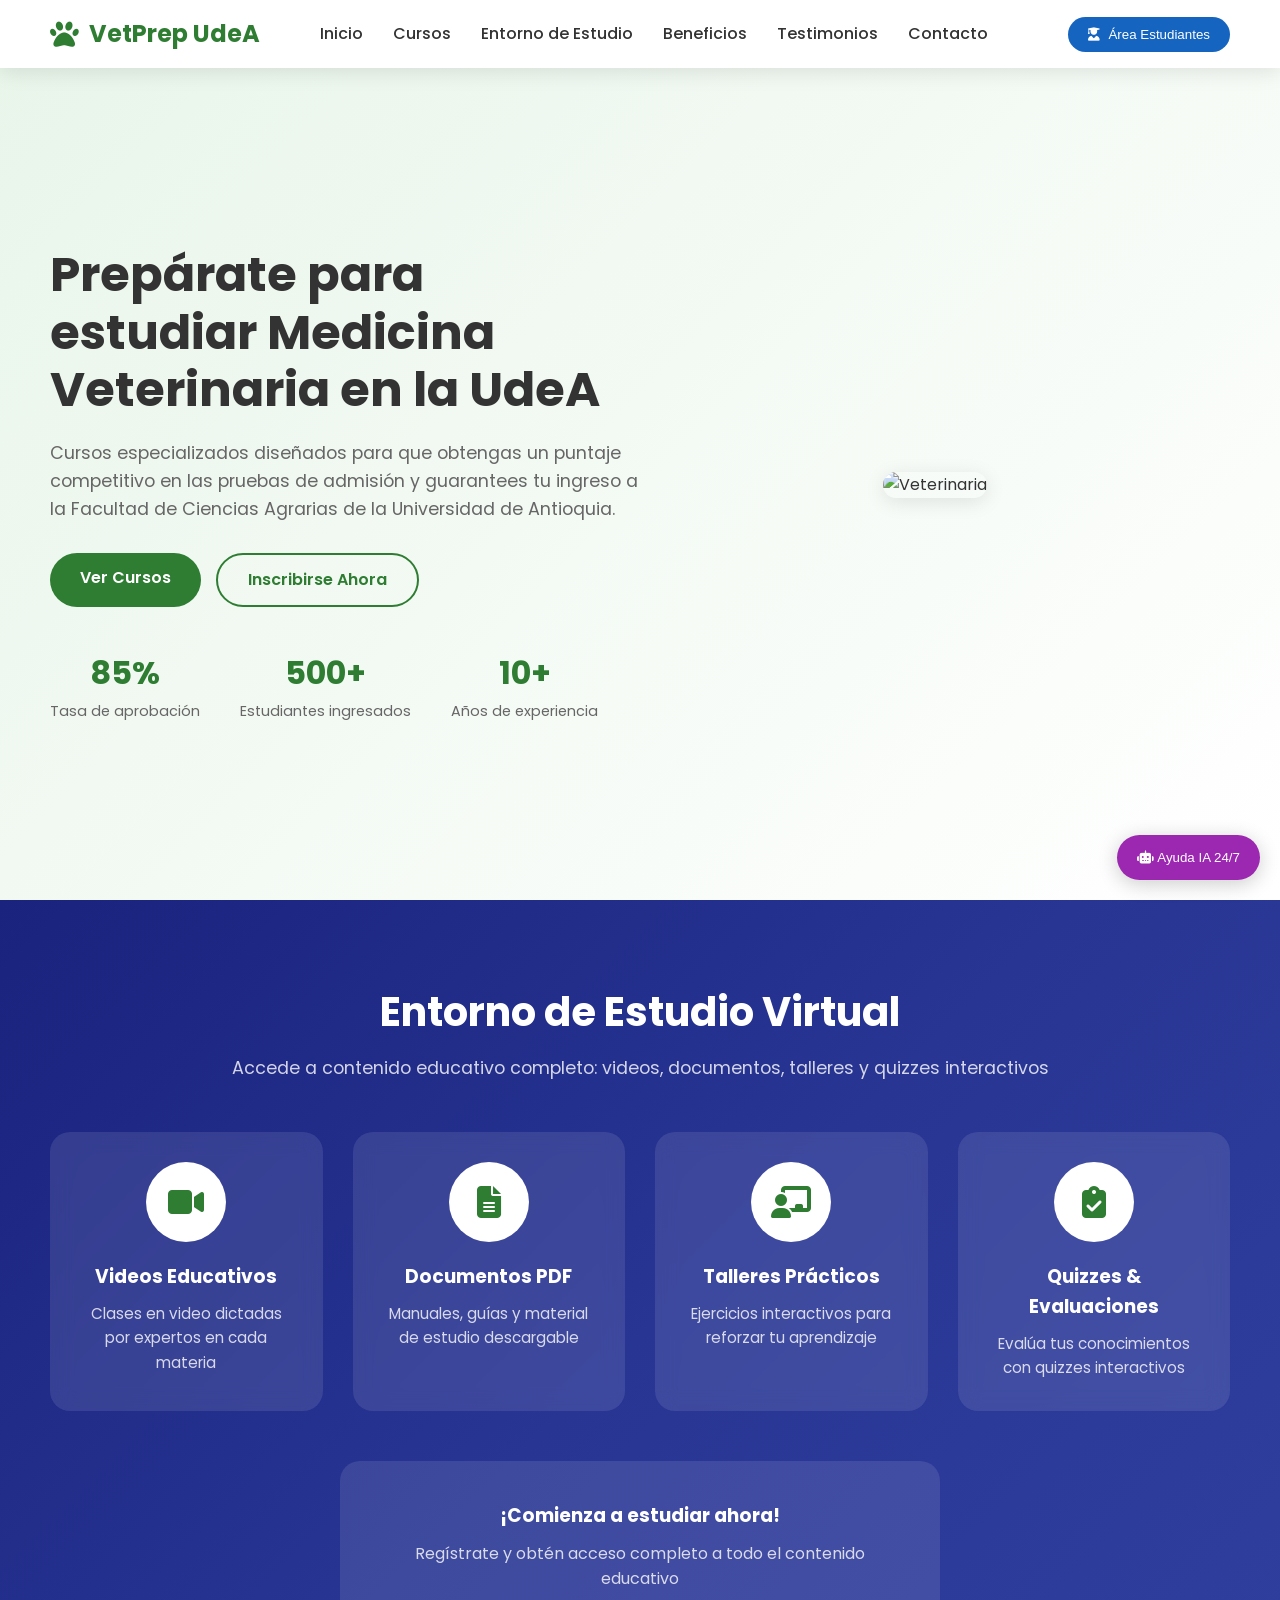
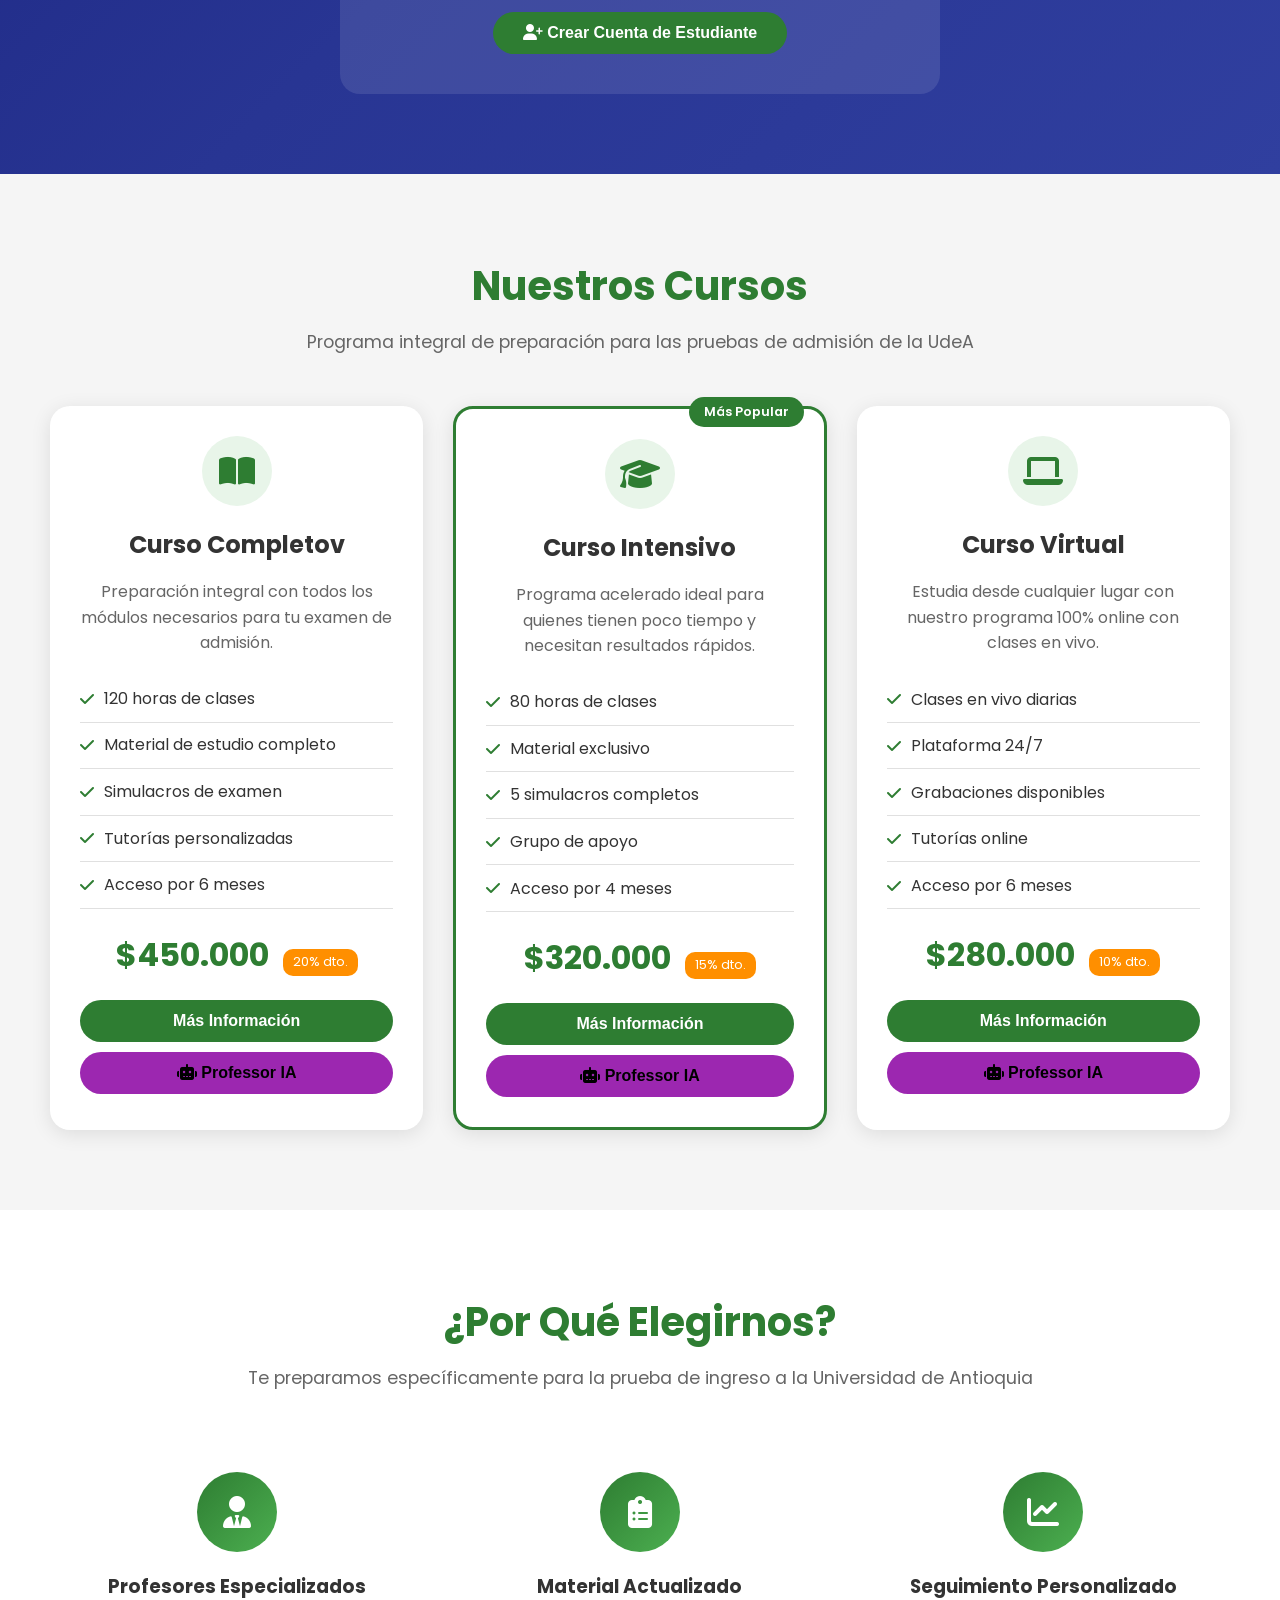
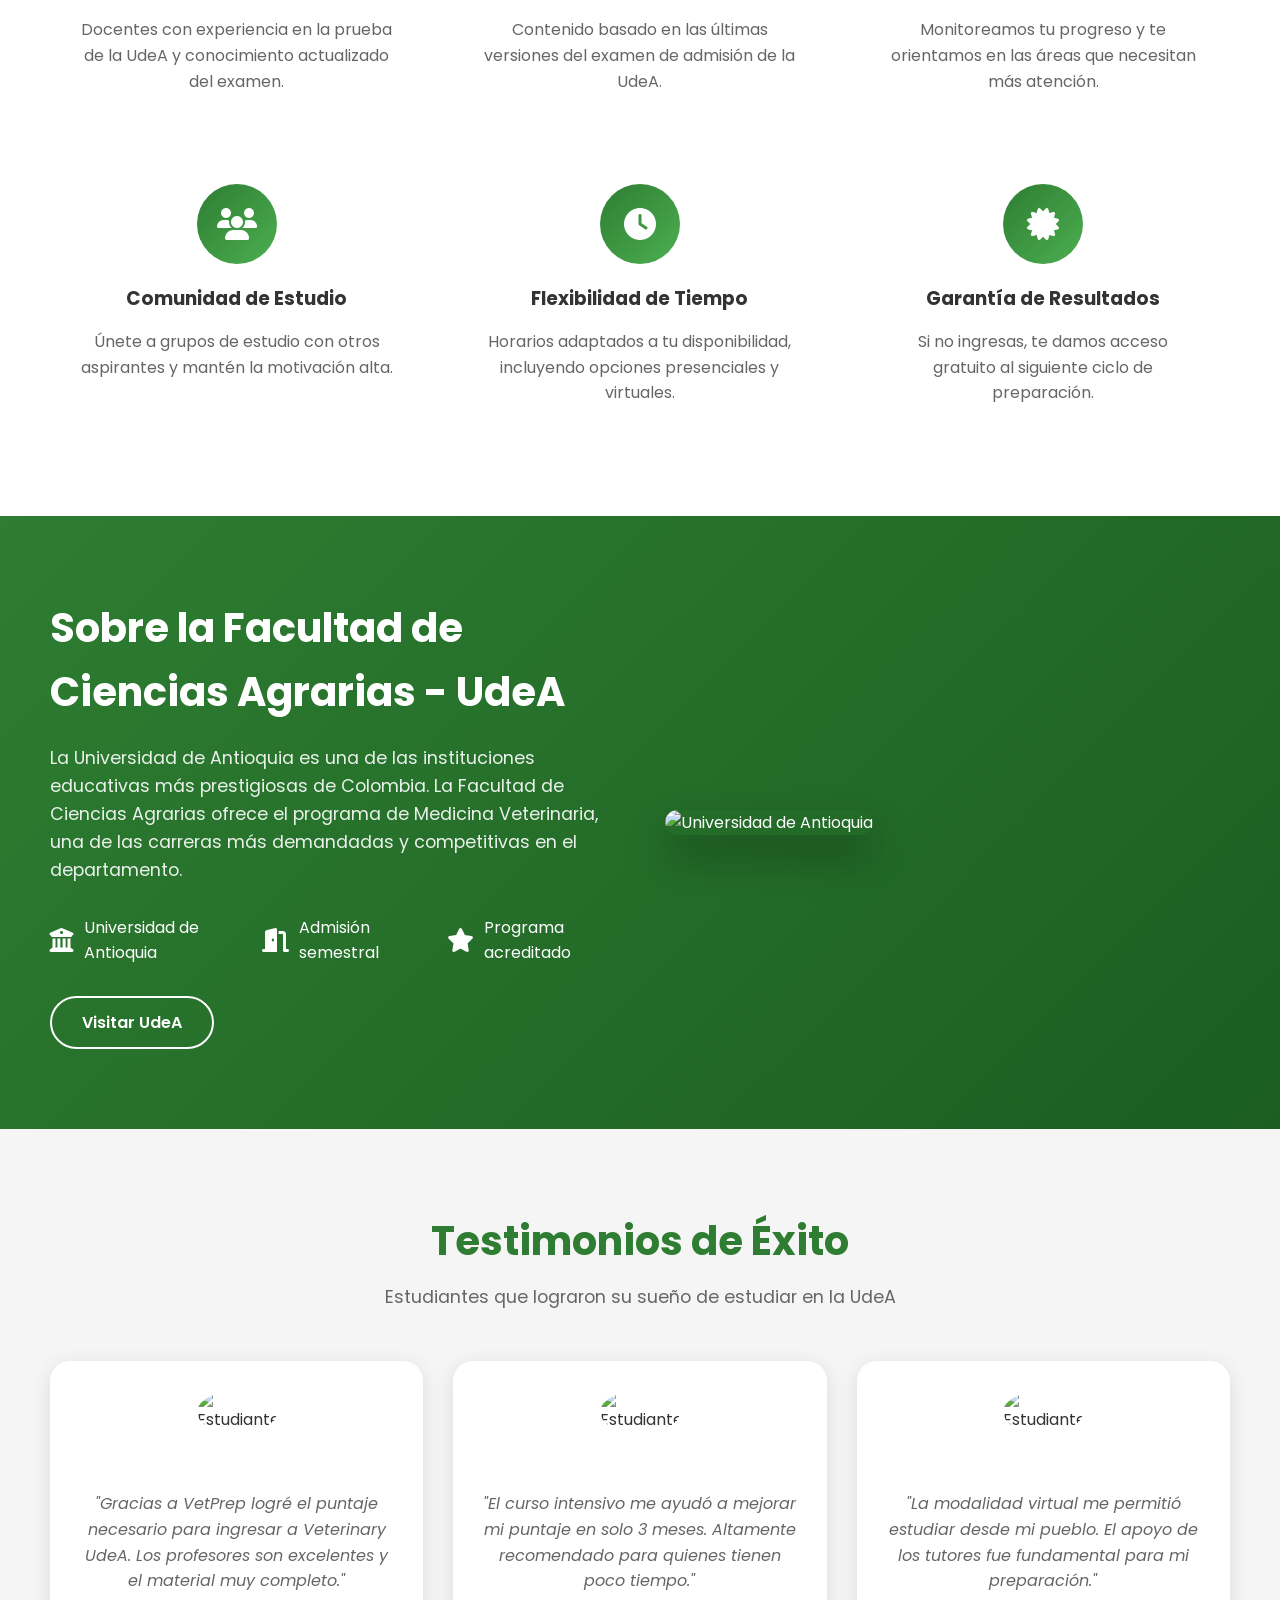
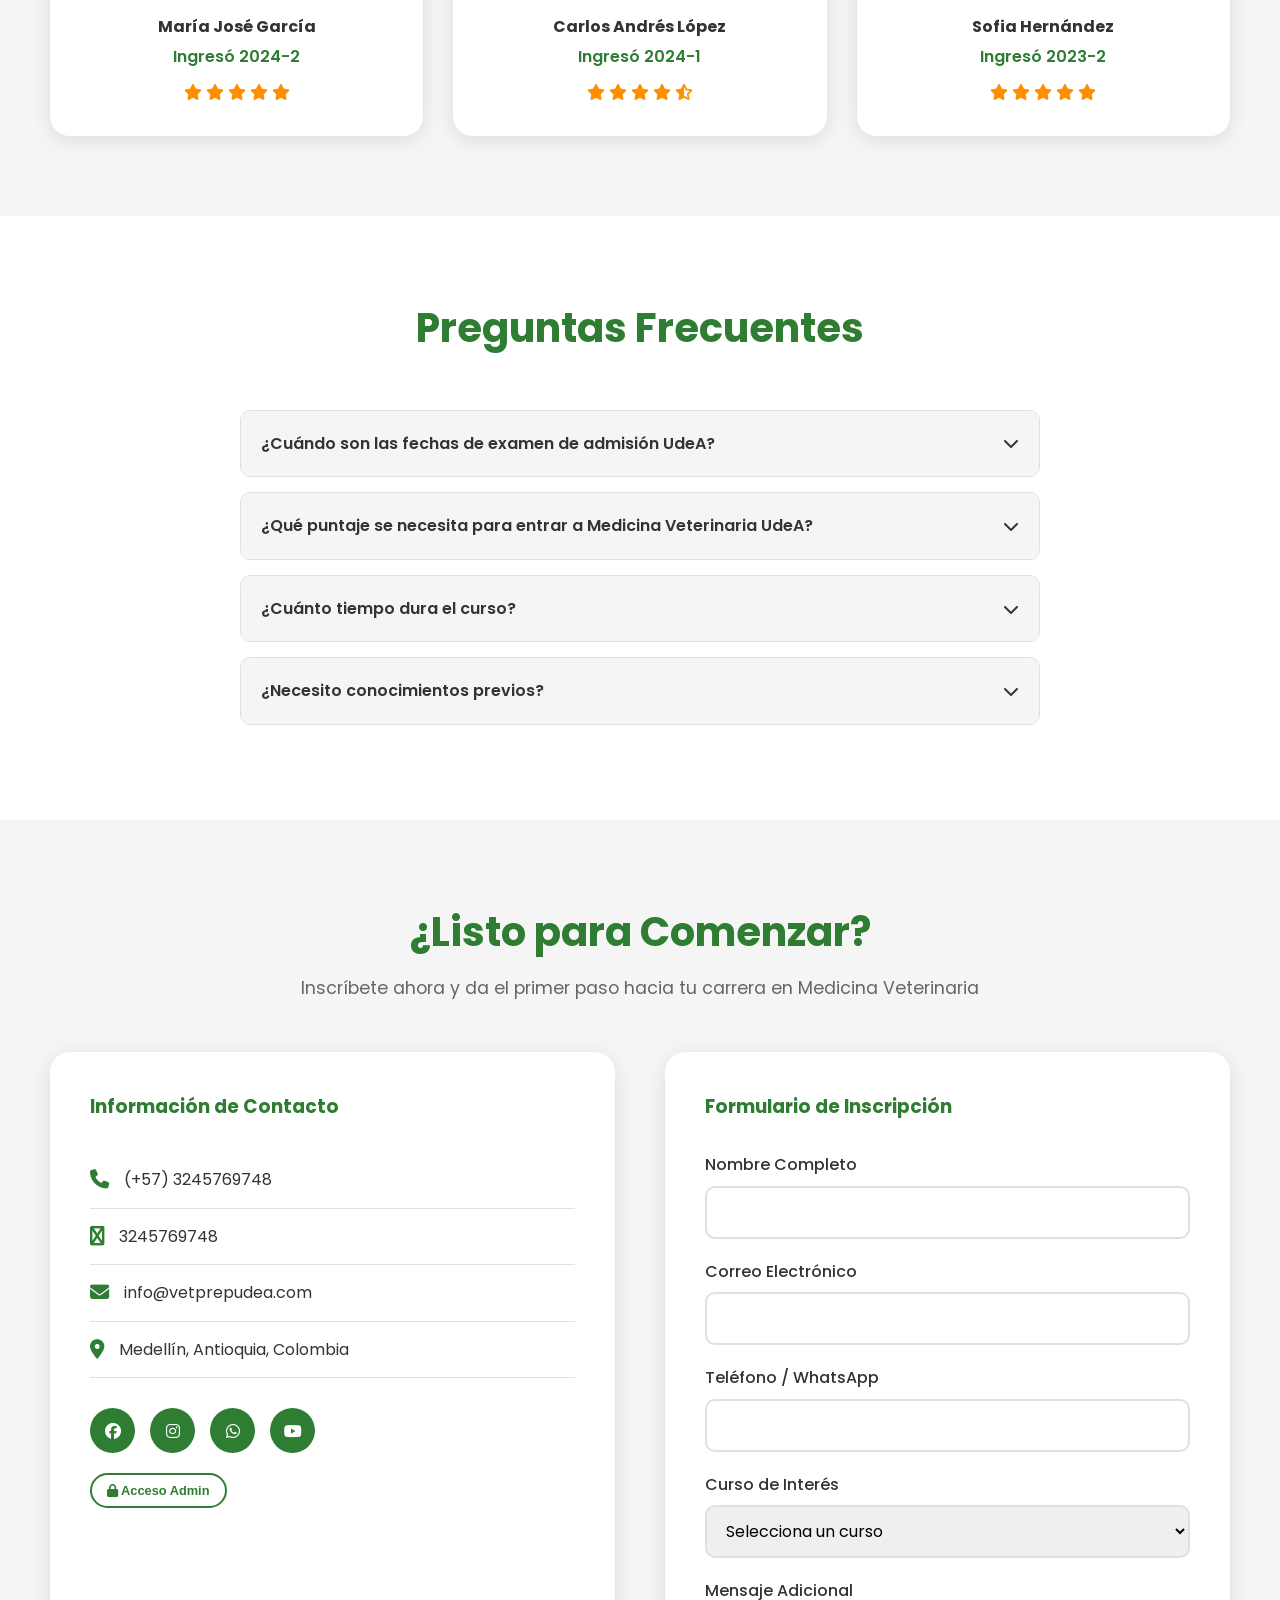
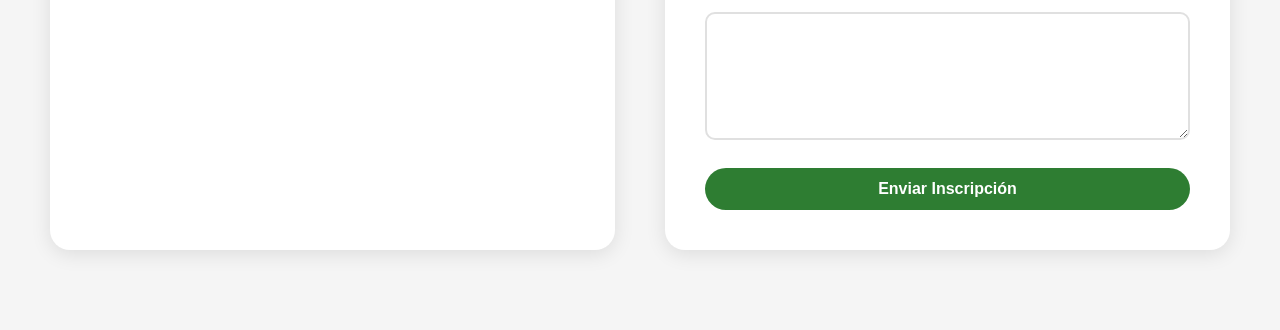
==== commit 35a3a868: "Add files via upload" ====
--- a/index.html
+++ b/index.html
@@ -11,6 +11,12 @@
     <link href="https://fonts.googleapis.com/css2?family=Poppins:wght@300;400;500;600;700&display=swap"
         rel="stylesheet">
     <link rel="stylesheet" href="https://cdnjs.cloudflare.com/ajax/libs/font-awesome/6.4.0/css/all.min.css">
+    <link rel="icon" type="image/png" href="icon.png">
+    <meta property="og:title" content="VetPrep UdeA - Prepárate para Medicina Veterinaria">
+    <meta property="og:description" content="Cursos especializados para el examen de admisión de la Universidad de Antioquia.">
+    <meta property="og:image" content="icon.png">
+    <meta property="og:type" content="website">
+    <meta name="theme-color" content="#2E7D32">
     <!-- Firebase SDK -->
     <script src="https://www.gstatic.com/firebasejs/9.22.0/firebase-app-compat.js"></script>
     <script src="https://www.gstatic.com/firebasejs/9.22.0/firebase-firestore-compat.js"></script>
--- a/styles.css
+++ b/styles.css
@@ -1911,4 +1911,54 @@
     .dashboard-content {
         padding: 20px;
     }
+}
+
+/* Video Modal Specifics */
+.video-modal-content {
+    max-width: 900px;
+    padding: 0;
+    background: transparent;
+    box-shadow: none;
+}
+
+.video-modal-content .modal-close {
+    top: -40px;
+    right: 0;
+    color: white;
+}
+
+.video-container {
+    position: relative;
+    padding-bottom: 56.25%; /* 16:9 */
+    height: 0;
+    overflow: hidden;
+    border-radius: 15px;
+    box-shadow: 0 10px 30px rgba(0,0,0,0.5);
+}
+
+.video-container iframe {
+    position: absolute;
+    top: 0;
+    left: 0;
+    width: 100%;
+    height: 100%;
+    border: none;
+}
+
+/* Form Success/Error States */
+.error-message {
+    color: #d32f2f;
+    font-size: 0.85rem;
+    margin-top: 5px;
+    display: none;
+}
+
+.success-message {
+    color: #2e7d32;
+    background: #e8f5e9;
+    padding: 15px;
+    border-radius: 10px;
+    margin-bottom: 20px;
+    text-align: center;
+    display: none;
 }
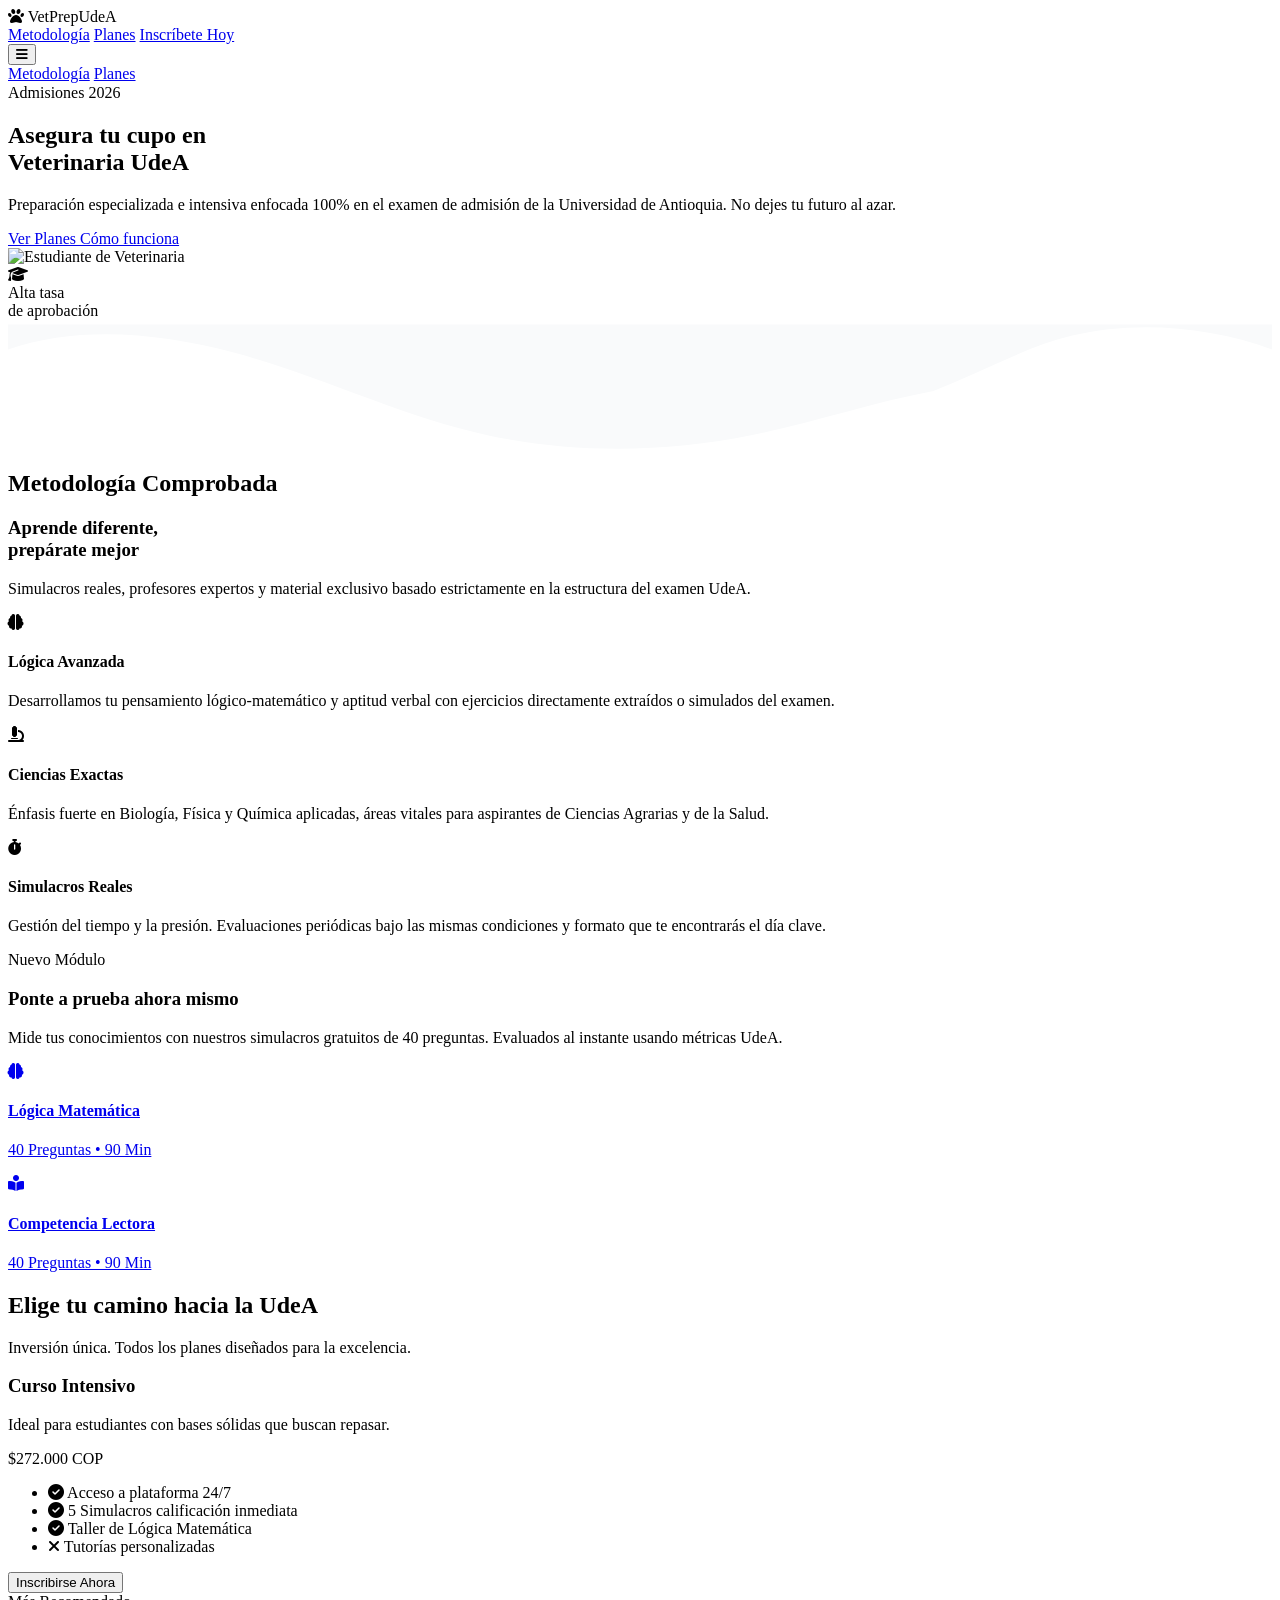
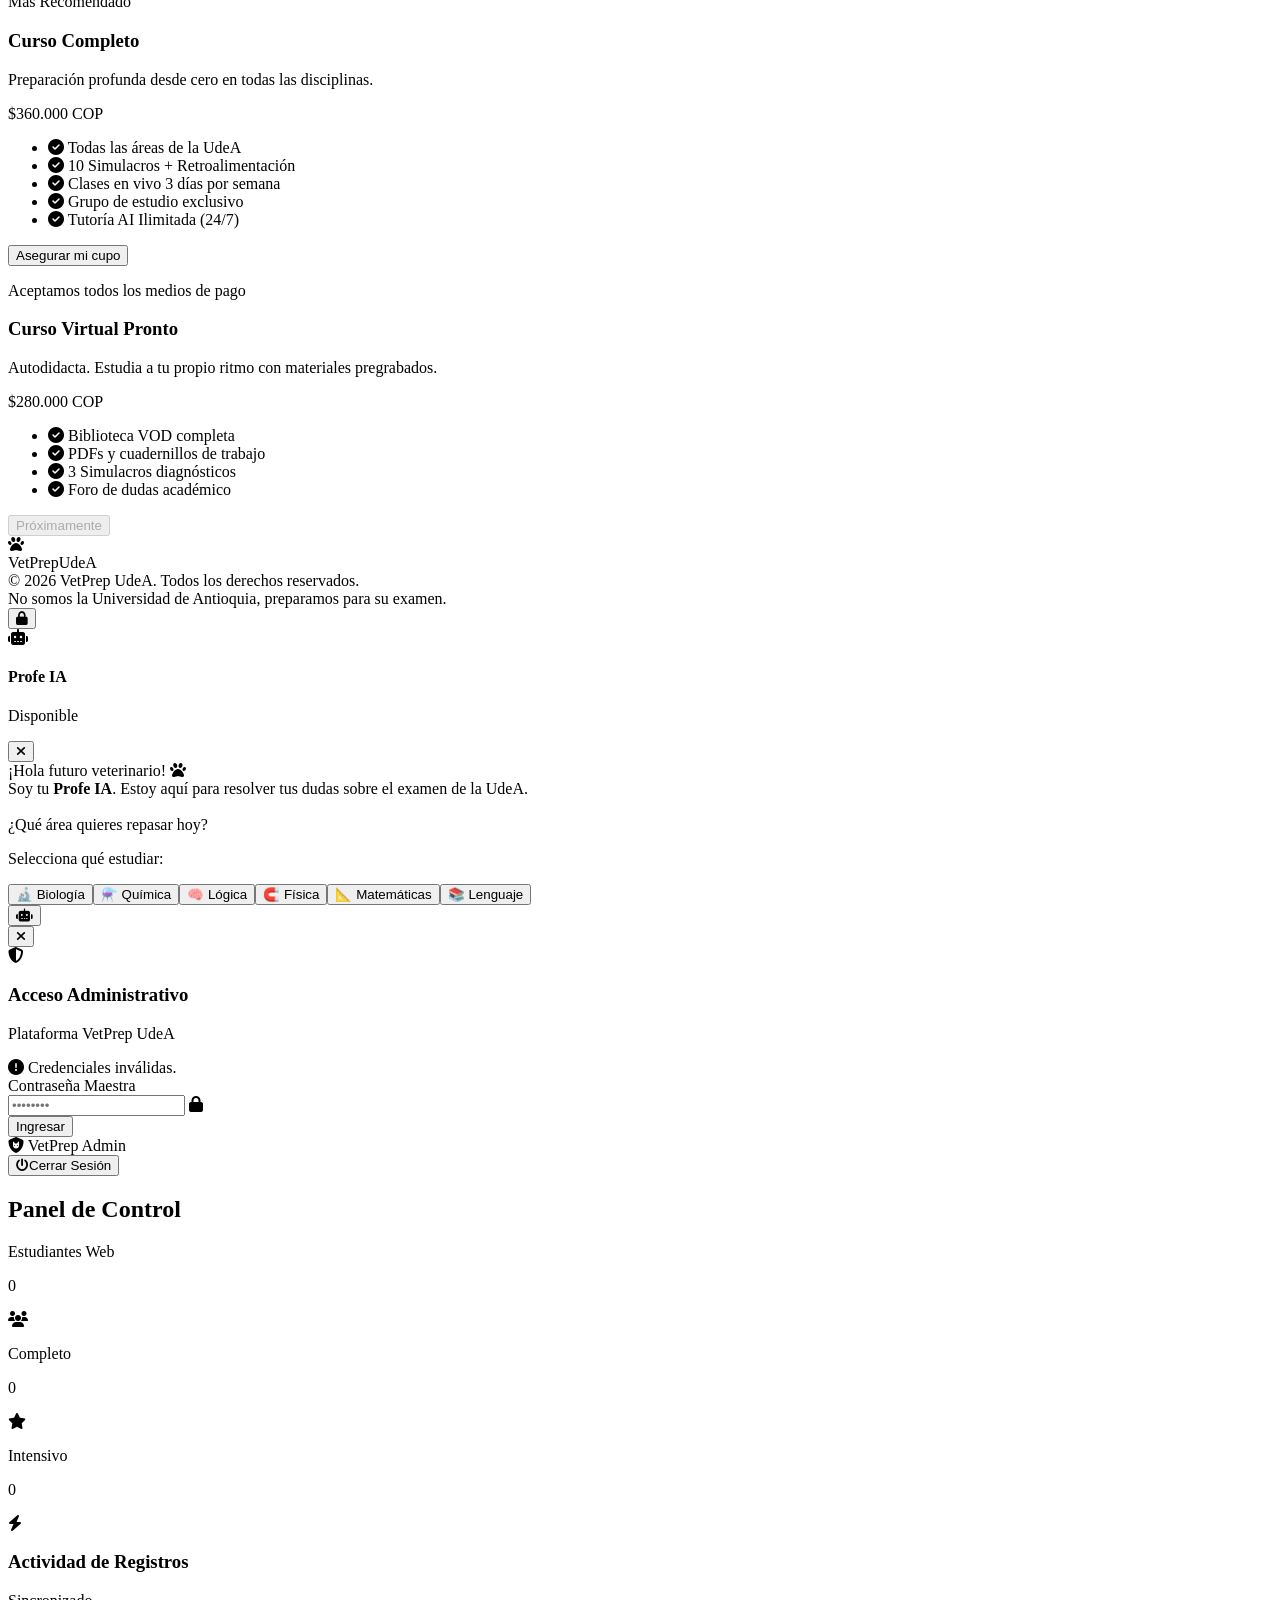
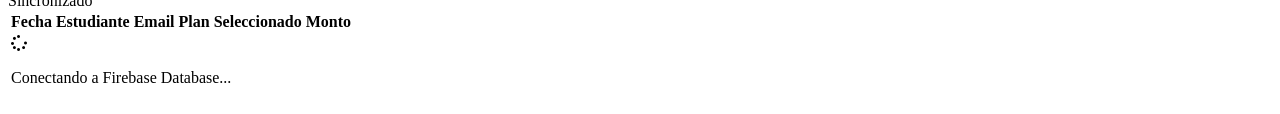
==== commit ff63e08b: "subiendo todos los archivos" ====
--- a/index.html
+++ b/index.html
@@ -1,785 +1,483 @@
 <!DOCTYPE html>
-<html lang="es">
-
+<html lang="es" class="scroll-smooth">
 <head>
     <meta charset="UTF-8">
     <meta name="viewport" content="width=device-width, initial-scale=1.0">
-    <title>VetPrep UdeA - Cursos Preparatorios para Medicina Veterinaria</title>
-    <link rel="stylesheet" href="styles.css">
+    <title>VetPrep UdeA - Asegura tu cupo en Veterinaria</title>
+    
+    <!-- Tailwind CSS -->
+    <script src="https://cdn.tailwindcss.com"></script>
+    <script>
+        tailwind.config = {
+            theme: {
+                extend: {
+                    colors: {
+                        emerald: {
+                            50: '#ecfdf5',
+                            100: '#d1fae5',
+                            500: '#10b981',
+                            600: '#059669',
+                            700: '#047857',
+                            800: '#065f46',
+                            900: '#064e3b',
+                        }
+                    },
+                    fontFamily: {
+                        sans: ['Poppins', 'sans-serif'],
+                    }
+                }
+            }
+        }
+    </script>
+    
+    <!-- Google Fonts -->
     <link rel="preconnect" href="https://fonts.googleapis.com">
     <link rel="preconnect" href="https://fonts.gstatic.com" crossorigin>
-    <link href="https://fonts.googleapis.com/css2?family=Poppins:wght@300;400;500;600;700&display=swap"
-        rel="stylesheet">
+    <link href="https://fonts.googleapis.com/css2?family=Poppins:wght@300;400;500;600;700;800&display=swap" rel="stylesheet">
+    
+    <!-- FontAwesome -->
     <link rel="stylesheet" href="https://cdnjs.cloudflare.com/ajax/libs/font-awesome/6.4.0/css/all.min.css">
-    <link rel="icon" type="image/png" href="icon.png">
-    <meta property="og:title" content="VetPrep UdeA - Prepárate para Medicina Veterinaria">
-    <meta property="og:description" content="Cursos especializados para el examen de admisión de la Universidad de Antioquia.">
-    <meta property="og:image" content="icon.png">
-    <meta property="og:type" content="website">
-    <meta name="theme-color" content="#2E7D32">
-    <!-- Firebase SDK -->
-    <script src="https://www.gstatic.com/firebasejs/9.22.0/firebase-app-compat.js"></script>
-    <script src="https://www.gstatic.com/firebasejs/9.22.0/firebase-firestore-compat.js"></script>
-    <script src="https://www.gstatic.com/firebasejs/9.22.0/firebase-auth-compat.js"></script>
-    <!-- Firebase Configuration -->
-    <script src="firebase-config.js"></script>
-    <!-- Payment Processing (Wompi) -->
-    <script src="payment.js"></script>
-    <!-- AI Professor System -->
-    <script src="ai-professor.js"></script>
-    <!-- Admin Authentication -->
-    <script src="admin-auth.js"></script>
-    <script src="script.js" defer></script>
-    <!-- Student System -->
-    <script src="student-system.js"></script>
-    <!-- Notification System -->
-    <script src="notifications.js"></script>
+    
+    <style>
+        .chat-scroll::-webkit-scrollbar { width: 6px; }
+        .chat-scroll::-webkit-scrollbar-track { background: #f1f1f1; }
+        .chat-scroll::-webkit-scrollbar-thumb { background: #cbd5e1; border-radius: 4px; }
+        .chat-scroll::-webkit-scrollbar-thumb:hover { background: #94a3b8; }
+        
+        .slide-up { animation: slideUp 0.3s ease-out forwards; }
+        @keyframes slideUp {
+            from { opacity: 0; transform: translateY(10px); }
+            to { opacity: 1; transform: translateY(0); }
+        }
+        
+        .glass-effect {
+            background: rgba(255, 255, 255, 0.9);
+            backdrop-filter: blur(10px);
+            -webkit-backdrop-filter: blur(10px);
+            border-bottom: 1px solid rgba(255, 255, 255, 0.2);
+        }
+    </style>
 </head>
-
-<body>
-    <header id="inicio">
-        <nav class="navbar">
-            <div class="logo">
-                <i class="fas fa-paw"></i>
-                <span>VetPrep UdeA</span>
-            </div>
-            <ul class="nav-links">
-                <li><a href="#inicio">Inicio</a></li>
-                <li><a href="#cursos">Cursos</a></li>
-                <li><a href="#estudio">Entorno de Estudio</a></li>
-                <li><a href="#beneficios">Beneficios</a></li>
-                <li><a href="#testimonios">Testimonios</a></li>
-                <li><a href="#contacto">Contacto</a></li>
-            </ul>
-            <div class="hamburger">
-                <span></span>
-                <span></span>
-                <span></span>
-            </div>
-            <div class="nav-auth">
-                <button class="btn-student-login" onclick="showStudentLoginModal()">
-                    <i class="fas fa-user-graduate"></i> Área Estudiantes
+<body class="bg-gray-50 text-gray-800 font-sans antialiased selection:bg-emerald-500 selection:text-white flex flex-col min-h-screen">
+
+    <!-- Sticky Navbar -->
+    <nav class="sticky top-0 z-50 glass-effect border-b border-gray-200 shadow-sm">
+        <div class="max-w-7xl mx-auto px-4 sm:px-6 lg:px-8">
+            <div class="flex justify-between items-center h-20">
+                <div class="flex-shrink-0 flex items-center gap-2 cursor-pointer" onclick="window.scrollTo(0,0)">
+                    <i class="fa-solid fa-paw text-emerald-600 text-3xl"></i>
+                    <span class="font-bold text-2xl tracking-tight text-emerald-800">VetPrep<span class="text-emerald-500">UdeA</span></span>
+                </div>
+                <div class="hidden md:flex space-x-8 items-center">
+                    <a href="#metodologia" class="text-gray-600 hover:text-emerald-600 px-3 py-2 rounded-md text-sm font-medium transition-colors">Metodología</a>
+                    <a href="#planes" class="text-gray-600 hover:text-emerald-600 px-3 py-2 rounded-md text-sm font-medium transition-colors">Planes</a>
+                    <a href="#planes" class="bg-emerald-600 text-white hover:bg-emerald-700 px-5 py-2.5 rounded-full text-sm font-bold transition-all shadow-md hover:shadow-lg transform hover:-translate-y-0.5">Inscríbete Hoy</a>
+                </div>
+                <div class="md:hidden flex items-center">
+                    <button id="mobile-menu-btn" class="text-gray-600 hover:text-emerald-600 focus:outline-none">
+                        <i class="fa-solid fa-bars text-2xl"></i>
+                    </button>
+                </div>
+            </div>
+        </div>
+        <div id="mobile-menu" class="hidden md:hidden bg-white border-t border-gray-100 shadow-inner">
+            <div class="px-2 pt-2 pb-4 space-y-1 sm:px-3">
+                <a href="#metodologia" class="block px-3 py-2 rounded-md text-base font-medium text-gray-700 hover:text-emerald-600 hover:bg-emerald-50">Metodología</a>
+                <a href="#planes" class="block px-3 py-2 rounded-md text-base font-medium text-gray-700 hover:text-emerald-600 hover:bg-emerald-50">Planes</a>
+            </div>
+        </div>
+    </nav>
+
+    <!-- Hero Section -->
+    <section class="relative bg-emerald-900 overflow-hidden flex flex-col justify-center min-h-[85vh]">
+        <div class="absolute inset-0">
+            <div class="absolute inset-0 bg-emerald-900 opacity-90"></div>
+            <div class="absolute inset-0 bg-gradient-to-br from-emerald-900 via-emerald-800 to-green-900"></div>
+            <!-- Animated circles -->
+            <div class="absolute top-20 left-20 w-72 h-72 bg-emerald-500 rounded-full mix-blend-multiply filter blur-3xl opacity-20 animate-pulse"></div>
+            <div class="absolute bottom-20 right-20 w-96 h-96 bg-emerald-400 rounded-full mix-blend-multiply filter blur-3xl opacity-20"></div>
+        </div>
+        <div class="relative max-w-7xl mx-auto px-4 sm:px-6 lg:px-8 py-20 flex flex-col md:flex-row items-center z-10 w-full gap-12">
+            <div class="w-full md:w-1/2 text-center md:text-left">
+                <span class="inline-block py-1 px-4 rounded-full bg-emerald-800/80 text-emerald-100 text-xs font-bold tracking-widest uppercase mb-6 border border-emerald-600 backdrop-blur-sm">Admisiones 2026</span>
+                <h1 class="text-4xl sm:text-5xl lg:text-6xl font-extrabold text-white leading-tight mb-6 tracking-tight">
+                    Asegura tu cupo en <br><span class="text-emerald-400">Veterinaria UdeA</span>
+                </h1>
+                <p class="mt-4 text-lg lg:text-xl text-emerald-100/90 mb-10 max-w-2xl mx-auto md:mx-0 font-light leading-relaxed">
+                    Preparación especializada e intensiva enfocada 100% en el examen de admisión de la Universidad de Antioquia. No dejes tu futuro al azar.
+                </p>
+                <div class="flex flex-col sm:flex-row gap-4 justify-center md:justify-start">
+                    <a href="#planes" class="inline-flex justify-center items-center px-8 py-4 border border-transparent text-base font-bold rounded-full text-emerald-900 bg-white hover:bg-gray-100 transition-all shadow-xl hover:shadow-2xl transform hover:-translate-y-1">
+                        Ver Planes
+                    </a>
+                    <a href="#metodologia" class="inline-flex justify-center items-center px-8 py-4 border-2 border-emerald-400/50 text-base font-bold rounded-full text-white hover:bg-emerald-800 focus:outline-none transition-all">
+                        Cómo funciona
+                    </a>
+                </div>
+            </div>
+            <div class="hidden md:flex w-full md:w-1/2 justify-center relative">
+                <div class="relative w-80 h-80 lg:w-[450px] lg:h-[450px]">
+                    <img class="relative z-10 w-full h-full object-cover rounded-full border-[10px] border-emerald-800/50 shadow-2xl" src="https://images.unsplash.com/photo-1628009368231-7bb7cb1c57e6?ixlib=rb-4.0.3&auto=format&fit=crop&w=800&q=80" alt="Estudiante de Veterinaria">
+                    <!-- Floating badge -->
+                    <div class="absolute -bottom-6 -left-10 bg-white p-4 rounded-2xl shadow-2xl flex items-center gap-4 z-20 animate-bounce" style="animation-duration: 4s;">
+                        <div class="bg-emerald-100 p-3 rounded-full text-emerald-600 text-xl"><i class="fa-solid fa-graduation-cap"></i></div>
+                        <div>
+                            <div class="text-sm font-bold text-gray-800">Alta tasa</div>
+                            <div class="text-xs text-gray-500 font-medium">de aprobación</div>
+                        </div>
+                    </div>
+                </div>
+            </div>
+        </div>
+        <!-- Curve Divider -->
+        <div class="absolute bottom-0 left-0 w-full overflow-hidden leading-none z-10 w-full h-[50px] sm:h-[100px]" style="transform: rotate(180deg);">
+            <svg class="relative block w-full h-full" data-name="Layer 1" xmlns="http://www.w3.org/2000/svg" viewBox="0 0 1200 120" preserveAspectRatio="none">
+                <path d="M321.39,56.44c58-10.79,114.16-30.13,172-41.86,82.39-16.72,168.19-17.73,250.45-.39C823.78,31,906.67,72,985.66,92.83c70.05,18.48,146.53,26.09,214.34,3V120H0V95.8C59.71,118.08,130.83,123.16,189.65,108.97l0,0C233.1,98.66,277.58,73.5,321.39,56.44Z" fill="#f9fafb"></path>
+            </svg>
+        </div>
+    </section>
+
+    <!-- Metodología Section -->
+    <section id="metodologia" class="py-24 bg-gray-50">
+        <div class="max-w-7xl mx-auto px-4 sm:px-6 lg:px-8">
+            <div class="text-center max-w-3xl mx-auto mb-20">
+                <h2 class="text-emerald-600 font-bold tracking-widest uppercase text-xs mb-3">Metodología Comprobada</h2>
+                <h3 class="text-3xl md:text-5xl font-extrabold text-gray-900 mb-6 tracking-tight">Aprende diferente,<br>prepárate mejor</h3>
+                <p class="text-lg text-gray-600">Simulacros reales, profesores expertos y material exclusivo basado estrictamente en la estructura del examen UdeA.</p>
+            </div>
+            
+            <div class="grid grid-cols-1 md:grid-cols-3 gap-8 px-4">
+                <div class="bg-white rounded-[2rem] p-10 shadow-xl shadow-gray-200/50 hover:shadow-2xl border border-gray-100 flex flex-col text-center transform hover:-translate-y-2 transition-all duration-300">
+                    <div class="w-20 h-20 mx-auto bg-gradient-to-br from-emerald-100 to-emerald-50 text-emerald-600 rounded-2xl flex items-center justify-center text-3xl mb-8 shadow-sm">
+                        <i class="fa-solid fa-brain"></i>
+                    </div>
+                    <h4 class="text-xl font-bold text-gray-900 mb-4">Lógica Avanzada</h4>
+                    <p class="text-gray-600 leading-relaxed">Desarrollamos tu pensamiento lógico-matemático y aptitud verbal con ejercicios directamente extraídos o simulados del examen.</p>
+                </div>
+                <div class="bg-white rounded-[2rem] p-10 shadow-xl shadow-gray-200/50 hover:shadow-2xl border border-gray-100 flex flex-col text-center transform hover:-translate-y-2 transition-all duration-300">
+                    <div class="w-20 h-20 mx-auto bg-gradient-to-br from-emerald-100 to-emerald-50 text-emerald-600 rounded-2xl flex items-center justify-center text-3xl mb-8 shadow-sm">
+                        <i class="fa-solid fa-microscope"></i>
+                    </div>
+                    <h4 class="text-xl font-bold text-gray-900 mb-4">Ciencias Exactas</h4>
+                    <p class="text-gray-600 leading-relaxed">Énfasis fuerte en Biología, Física y Química aplicadas, áreas vitales para aspirantes de Ciencias Agrarias y de la Salud.</p>
+                </div>
+                <div class="bg-white rounded-[2rem] p-10 shadow-xl shadow-gray-200/50 hover:shadow-2xl border border-gray-100 flex flex-col text-center transform hover:-translate-y-2 transition-all duration-300">
+                    <div class="w-20 h-20 mx-auto bg-gradient-to-br from-emerald-100 to-emerald-50 text-emerald-600 rounded-2xl flex items-center justify-center text-3xl mb-8 shadow-sm">
+                        <i class="fa-solid fa-stopwatch"></i>
+                    </div>
+                    <h4 class="text-xl font-bold text-gray-900 mb-4">Simulacros Reales</h4>
+                    <p class="text-gray-600 leading-relaxed">Gestión del tiempo y la presión. Evaluaciones periódicas bajo las mismas condiciones y formato que te encontrarás el día clave.</p>
+                </div>
+            </div>
+        </div>
+    </section>
+
+    <!-- Simulacros / Talleres Section -->
+    <section id="talleres" class="py-16 bg-emerald-900 border-y-8 border-emerald-800">
+        <div class="max-w-7xl mx-auto px-4 sm:px-6 lg:px-8">
+            <div class="flex flex-col lg:flex-row items-center justify-between gap-10">
+                <div class="lg:w-1/2 text-center lg:text-left">
+                    <span class="inline-block py-1 px-3 bg-emerald-800 text-emerald-300 text-xs font-bold uppercase tracking-widest rounded-md mb-4 border border-emerald-600">Nuevo Módulo</span>
+                    <h3 class="text-3xl md:text-4xl font-extrabold text-white mb-4 tracking-tight">Ponte a prueba ahora mismo</h3>
+                    <p class="text-lg text-emerald-100/80 mb-6">Mide tus conocimientos con nuestros simulacros gratuitos de 40 preguntas. Evaluados al instante usando métricas UdeA.</p>
+                </div>
+                <div class="lg:w-1/2 flex flex-col sm:flex-row gap-4 w-full">
+                    <a href="taller-logica.html" class="flex-1 bg-white hover:bg-gray-50 rounded-2xl p-6 shadow-xl flex items-center gap-4 transition-transform hover:-translate-y-1 group">
+                        <div class="w-14 h-14 bg-emerald-100 text-emerald-600 rounded-xl flex items-center justify-center text-2xl group-hover:bg-emerald-600 group-hover:text-white transition-colors">
+                            <i class="fa-solid fa-brain"></i>
+                        </div>
+                        <div>
+                            <h4 class="font-bold text-gray-900 text-lg">Lógica Matemática</h4>
+                            <p class="text-sm text-gray-500 font-medium">40 Preguntas • 90 Min</p>
+                        </div>
+                    </a>
+                    <a href="taller-lectura.html" class="flex-1 bg-white hover:bg-gray-50 rounded-2xl p-6 shadow-xl flex items-center gap-4 transition-transform hover:-translate-y-1 group border-b-4 border-sky-500">
+                        <div class="w-14 h-14 bg-sky-100 text-sky-600 rounded-xl flex items-center justify-center text-2xl group-hover:bg-sky-600 group-hover:text-white transition-colors">
+                            <i class="fa-solid fa-book-open-reader"></i>
+                        </div>
+                        <div>
+                            <h4 class="font-bold text-gray-900 text-lg">Competencia Lectora</h4>
+                            <p class="text-sm text-gray-500 font-medium">40 Preguntas • 90 Min</p>
+                        </div>
+                    </a>
+                </div>
+            </div>
+        </div>
+    </section>
+
+    <!-- Pricing Section -->
+    <section id="planes" class="py-24 bg-white relative">
+        <div class="absolute top-0 left-0 w-full h-1/2 bg-gray-50"></div>
+        <div class="max-w-7xl mx-auto px-4 sm:px-6 lg:px-8 relative z-10">
+            <div class="text-center max-w-3xl mx-auto mb-20">
+                <h2 class="text-3xl md:text-5xl font-extrabold text-gray-900 mb-6 tracking-tight">Elige tu camino hacia la UdeA</h2>
+                <p class="text-xl text-gray-500">Inversión única. Todos los planes diseñados para la excelencia.</p>
+            </div>
+
+            <div class="grid grid-cols-1 md:grid-cols-3 gap-8 lg:gap-10 max-w-6xl mx-auto">
+                
+                <!-- Plan 1 -->
+                <div class="bg-white rounded-[2rem] p-8 lg:p-10 border border-gray-200 shadow-xl flex flex-col h-full mt-4 md:mt-8">
+                    <div class="mb-6">
+                        <h3 class="text-2xl font-bold text-gray-900 mb-2">Curso Intensivo</h3>
+                        <p class="text-gray-500 text-sm h-10">Ideal para estudiantes con bases sólidas que buscan repasar.</p>
+                    </div>
+                    <div class="mb-8 pb-8 border-b border-gray-100">
+                        <span class="text-4xl font-extrabold text-gray-900">$272.000</span>
+                        <span class="text-gray-500 font-medium"> COP</span>
+                    </div>
+                    <ul class="space-y-5 mb-10 flex-grow text-[15px] text-gray-600 font-medium">
+                        <li class="flex items-start"><i class="fa-solid fa-circle-check text-emerald-500 mt-1 mr-3 text-lg"></i> Acceso a plataforma 24/7</li>
+                        <li class="flex items-start"><i class="fa-solid fa-circle-check text-emerald-500 mt-1 mr-3 text-lg"></i> 5 Simulacros calificación inmediata</li>
+                        <li class="flex items-start"><i class="fa-solid fa-circle-check text-emerald-500 mt-1 mr-3 text-lg"></i> Taller de Lógica Matemática</li>
+                        <li class="flex items-start opacity-40"><i class="fa-solid fa-times text-gray-400 mt-1 mr-3 text-lg"></i> Tutorías personalizadas</li>
+                    </ul>
+                    <button data-wompi-link="https://checkout.wompi.co/l/test_eNzGqL" class="w-full bg-emerald-50 text-emerald-700 hover:bg-emerald-100 hover:text-emerald-800 font-bold py-4 px-4 rounded-2xl transition-all payment-btn">
+                        Inscribirse Ahora
+                    </button>
+                </div>
+
+                <!-- Plan 2 (Destacado) -->
+                <div class="bg-gradient-to-b from-emerald-900 to-emerald-800 rounded-[2rem] p-8 lg:p-10 shadow-2xl relative flex flex-col h-full transform md:-translate-y-4 z-20 border-4 border-emerald-500/20">
+                    <div class="absolute -top-5 left-1/2 transform -translate-x-1/2 w-full text-center">
+                        <span class="bg-gradient-to-r from-emerald-400 to-emerald-500 text-white text-xs font-bold uppercase tracking-widest py-2 px-6 rounded-full shadow-lg border border-emerald-400 inline-block">Más Recomendado</span>
+                    </div>
+                    <div class="mb-6 mt-4">
+                        <h3 class="text-2xl font-bold text-white mb-2">Curso Completo</h3>
+                        <p class="text-emerald-100/80 text-sm h-10">Preparación profunda desde cero en todas las disciplinas.</p>
+                    </div>
+                    <div class="mb-8 pb-8 border-b border-emerald-700/50">
+                        <span class="text-5xl font-extrabold text-white">$360.000</span>
+                        <span class="text-emerald-200 font-medium"> COP</span>
+                    </div>
+                    <ul class="space-y-5 mb-10 flex-grow text-[15px] text-emerald-50 font-medium">
+                        <li class="flex items-start"><i class="fa-solid fa-circle-check text-emerald-400 mt-1 mr-3 text-lg"></i> Todas las áreas de la UdeA</li>
+                        <li class="flex items-start"><i class="fa-solid fa-circle-check text-emerald-400 mt-1 mr-3 text-lg"></i> 10 Simulacros + Retroalimentación</li>
+                        <li class="flex items-start"><i class="fa-solid fa-circle-check text-emerald-400 mt-1 mr-3 text-lg"></i> Clases en vivo 3 días por semana</li>
+                        <li class="flex items-start"><i class="fa-solid fa-circle-check text-emerald-400 mt-1 mr-3 text-lg"></i> Grupo de estudio exclusivo</li>
+                        <li class="flex items-start"><i class="fa-solid fa-circle-check text-emerald-400 mt-1 mr-3 text-lg"></i> Tutoría AI Ilimitada (24/7)</li>
+                    </ul>
+                    <button data-wompi-link="https://checkout.wompi.co/l/test_aXZQnb" class="w-full bg-emerald-500 text-white hover:bg-emerald-400 font-bold py-4 px-4 rounded-2xl shadow-xl hover:shadow-2xl transition-all transform hover:-translate-y-1 payment-btn">
+                        Asegurar mi cupo
+                    </button>
+                    <p class="text-center mt-4 text-emerald-300/60 text-xs">Aceptamos todos los medios de pago</p>
+                </div>
+
+                <!-- Plan 3 -->
+                <div class="bg-white rounded-[2rem] p-8 lg:p-10 border border-gray-200 shadow-xl flex flex-col h-full mt-4 md:mt-8 opacity-80 cursor-not-allowed">
+                    <div class="mb-6">
+                        <h3 class="text-2xl font-bold text-gray-900 mb-2">Curso Virtual <span class="text-xs bg-gray-100 text-gray-500 py-1 px-2 rounded-md ml-2 align-middle">Pronto</span></h3>
+                        <p class="text-gray-500 text-sm h-10">Autodidacta. Estudia a tu propio ritmo con materiales pregrabados.</p>
+                    </div>
+                    <div class="mb-8 pb-8 border-b border-gray-100">
+                        <span class="text-4xl font-extrabold text-gray-900">$280.000</span>
+                        <span class="text-gray-500 font-medium"> COP</span>
+                    </div>
+                    <ul class="space-y-5 mb-10 flex-grow text-[15px] text-gray-600 font-medium">
+                        <li class="flex items-start"><i class="fa-solid fa-circle-check text-emerald-500 mt-1 mr-3 text-lg"></i> Biblioteca VOD completa</li>
+                        <li class="flex items-start"><i class="fa-solid fa-circle-check text-emerald-500 mt-1 mr-3 text-lg"></i> PDFs y cuadernillos de trabajo</li>
+                        <li class="flex items-start"><i class="fa-solid fa-circle-check text-emerald-500 mt-1 mr-3 text-lg"></i> 3 Simulacros diagnósticos</li>
+                        <li class="flex items-start"><i class="fa-solid fa-circle-check text-emerald-500 mt-1 mr-3 text-lg"></i> Foro de dudas académico</li>
+                    </ul>
+                    <button class="w-full bg-gray-100 text-gray-400 font-bold py-4 px-4 rounded-2xl transition-colors" disabled>
+                        Próximamente
+                    </button>
+                </div>
+
+            </div>
+        </div>
+    </section>
+
+    <!-- Footer -->
+    <footer class="bg-gray-950 border-t border-gray-900 text-white py-16 mt-auto">
+        <div class="max-w-7xl mx-auto px-4 sm:px-6 lg:px-8">
+            <div class="flex flex-col md:flex-row justify-between items-center">
+                <div class="mb-6 md:mb-0 flex items-center gap-3">
+                    <div class="w-10 h-10 bg-emerald-900/50 rounded-full flex items-center justify-center">
+                        <i class="fa-solid fa-paw text-emerald-500 text-xl"></i>
+                    </div>
+                    <span class="font-bold text-2xl tracking-tight text-white">VetPrep<span class="text-emerald-500">UdeA</span></span>
+                </div>
+                <div class="text-gray-400 text-sm text-center md:text-right font-medium">
+                    &copy; <span id="year">2026</span> VetPrep UdeA. Todos los derechos reservados. 
+                    <br class="hidden md:block">
+                    <span class="opacity-70 text-xs">No somos la Universidad de Antioquia, preparamos para su examen.</span>
+                </div>
+                <!-- Hidden Admin Login Trigger -->
+                <button id="admin-trigger-btn" class="mt-8 md:mt-0 w-8 h-8 flex items-center justify-center rounded-full text-gray-800 hover:text-gray-700 hover:bg-gray-900 transition-all cursor-pointer text-xs" title="Login Admin">
+                    <i class="fa-solid fa-lock"></i>
                 </button>
             </div>
+        </div>
+    </footer>
+
+    <!-- AI Chatbot Widget -->
+    <div id="ai-widget-container" class="fixed bottom-6 right-6 z-50">
+        <!-- Chat Window -->
+        <div id="ai-chat-window" class="hidden absolute bottom-20 right-0 w-[calc(100vw-3rem)] sm:w-96 bg-white rounded-3xl shadow-2xl border border-gray-100 overflow-hidden flex flex-col h-[550px] max-h-[70vh] slide-up">
+            <!-- Header -->
+            <div class="bg-emerald-600 p-4 text-white flex justify-between items-center shadow-md relative z-10">
+                <div class="flex items-center gap-3">
+                    <div class="w-10 h-10 bg-white rounded-full flex items-center justify-center text-emerald-600 text-xl shadow-inner border-2 border-emerald-400">
+                        <i class="fa-solid fa-robot"></i>
+                    </div>
+                    <div>
+                        <h4 class="font-bold text-sm">Profe IA</h4>
+                        <p class="text-xs text-emerald-100 flex items-center gap-1.5"><span class="w-2 h-2 rounded-full bg-green-300 inline-block animate-pulse"></span> Disponible</p>
+                    </div>
+                </div>
+                <button id="ai-close-btn" class="w-8 h-8 rounded-full flex items-center justify-center hover:bg-emerald-700 text-emerald-50 transition-colors">
+                    <i class="fa-solid fa-times text-lg"></i>
+                </button>
+            </div>
+
+            <!-- Chat Area -->
+            <div id="ai-chat-messages" class="flex-grow p-5 overflow-y-auto chat-scroll bg-gray-50 flex flex-col gap-4 text-sm font-medium">
+                <!-- Message Placeholder -->
+            </div>
+
+            <!-- Subject Selection Area -->
+            <div class="p-4 bg-white border-t border-gray-100 shadow-[0_-10px_15px_-3px_rgba(0,0,0,0.05)] z-10">
+                <p class="text-[11px] uppercase tracking-wider text-gray-500 mb-3 font-bold">Selecciona qué estudiar:</p>
+                <div class="flex flex-wrap gap-2" id="ai-subject-pills">
+                    <!-- Dynamic Pills -->
+                </div>
+            </div>
+        </div>
+
+        <!-- Chat Toggle Button -->
+        <button id="ai-toggle-btn" class="w-16 h-16 bg-emerald-600 text-white rounded-full shadow-[0_10px_25px_-5px_rgba(16,185,129,0.5)] flex items-center justify-center text-2xl hover:bg-emerald-700 transition-all transform hover:scale-110 active:scale-95 relative mt-4">
+            <i class="fa-solid fa-robot"></i>
+            <span class="absolute top-0 right-0 w-4 h-4 bg-red-500 border-[3px] border-white rounded-full animate-pulse"></span>
+        </button>
+    </div>
+
+    <!-- Admin Login Modal -->
+    <div id="admin-modal" class="fixed inset-0 z-[100] hidden bg-gray-900/60 backdrop-blur-sm flex items-center justify-center p-4">
+        <div class="bg-white rounded-3xl shadow-2xl max-w-md w-full overflow-hidden slide-up border border-gray-100">
+            <div class="bg-gray-950 p-6 text-center text-white relative">
+                <button id="close-admin-btn" class="absolute top-4 right-4 w-8 h-8 flex items-center justify-center rounded-full hover:bg-gray-800 text-gray-400 hover:text-white transition-colors">
+                    <i class="fa-solid fa-times"></i>
+                </button>
+                <div class="w-16 h-16 bg-emerald-900/50 rounded-full mx-auto flex items-center justify-center mb-4 border border-emerald-500/30">
+                    <i class="fa-solid fa-shield-halved text-2xl text-emerald-400"></i>
+                </div>
+                <h3 class="text-xl font-bold tracking-tight">Acceso Administrativo</h3>
+                <p class="text-sm text-gray-400 mt-1">Plataforma VetPrep UdeA</p>
+            </div>
+            <div class="p-8">
+                <div id="admin-error" class="hidden mb-5 p-4 bg-red-50 text-red-600 text-sm font-medium rounded-xl border border-red-100 flex items-center gap-3">
+                    <i class="fa-solid fa-circle-exclamation text-lg"></i> Credenciales inválidas.
+                </div>
+                <form id="admin-login-form" autocomplete="off">
+                    <div class="space-y-5">
+                        <div>
+                            <label class="block text-sm font-semibold text-gray-700 mb-1.5">Contraseña Maestra</label>
+                            <div class="relative">
+                                <input type="password" id="admin-password" class="w-full pl-11 pr-4 py-3.5 bg-gray-50 border border-gray-200 rounded-xl focus:ring-2 focus:ring-emerald-500 focus:border-emerald-500 focus:bg-white transition-colors text-gray-800 font-medium placeholder-gray-400 outline-none" placeholder="••••••••" required>
+                                <i class="fa-solid fa-lock absolute left-4 top-4 text-gray-400"></i>
+                            </div>
+                        </div>
+                        <button type="submit" id="admin-login-submit" class="w-full bg-emerald-600 text-white font-bold py-3.5 px-4 rounded-xl hover:bg-emerald-700 focus:ring-4 focus:ring-emerald-500/30 transition-all shadow-md mt-2">
+                            Ingresar
+                        </button>
+                    </div>
+                </form>
+            </div>
+        </div>
+    </div>
+
+    <!-- Admin Dashboard (Hidden) -->
+    <div id="admin-dashboard" class="fixed inset-0 z-[110] hidden bg-gray-50 overflow-y-auto">
+        <nav class="bg-gray-950 text-white shadow-lg sticky top-0 z-10 border-b border-gray-900">
+            <div class="max-w-7xl mx-auto px-4 sm:px-6 lg:px-8">
+                <div class="flex justify-between h-16 items-center">
+                    <div class="flex items-center gap-3">
+                        <i class="fa-solid fa-shield-cat text-xl text-emerald-500"></i>
+                        <span class="font-bold text-lg tracking-tight">VetPrep Admin</span>
+                    </div>
+                    <button id="admin-logout-btn" class="bg-gray-800 hover:bg-red-600 px-4 py-2 rounded-lg text-sm font-medium transition-colors border border-gray-700 hover:border-red-500 flex items-center gap-2">
+                        <i class="fa-solid fa-power-off"></i><span class="hidden sm:inline">Cerrar Sesión</span>
+                    </button>
+                </div>
+            </div>
         </nav>
-    </header>
-
-    <!-- Student Login Modal -->
-    <div class="modal" id="studentLoginModal">
-        <div class="modal-content student-modal">
-            <span class="modal-close" onclick="closeStudentLoginModal()">&times;</span>
-            <div class="student-auth-tabs">
-                <button class="auth-tab active" onclick="switchStudentAuth('login')">Iniciar Sesión</button>
-                <button class="auth-tab" onclick="switchStudentAuth('register')">Registrarse</button>
-            </div>
-            <div id="studentLoginForm">
-                <div class="form-group">
-                    <label for="studentEmail">Correo Electrónico</label>
-                    <input type="email" id="studentEmail" placeholder="tu@correo.com" required>
-                </div>
-                <div class="form-group">
-                    <label for="studentPassword">Contraseña</label>
-                    <input type="password" id="studentPassword" placeholder="••••••••" required>
-                </div>
-                <div class="form-group">
-                    <label for="promoCode">Código de Promoción (opcional)</label>
-                    <input type="text" id="promoCode" placeholder="Ingresa tu código de descuento">
-                </div>
-                <button class="btn btn-primary" onclick="studentLogin()" style="width:100%">Iniciar Sesión</button>
-            </div>
-            <div id="studentRegisterForm" style="display:none">
-                <div class="form-group">
-                    <label for="regName">Nombre Completo</label>
-                    <input type="text" id="regName" placeholder="Tu nombre completo" required>
-                </div>
-                <div class="form-group">
-                    <label for="regEmail">Correo Electrónico</label>
-                    <input type="email" id="regEmail" placeholder="tu@correo.com" required>
-                </div>
-                <div class="form-group">
-                    <label for="regPassword">Contraseña</label>
-                    <input type="password" id="regPassword" placeholder="••••••••" required>
-                </div>
-                <div class="form-group">
-                    <label for="regPromoCode">Código de Promoción (becas 100%)</label>
-                    <input type="text" id="regPromoCode" placeholder="Código de beca si lo tienes">
-                </div>
-                <button class="btn btn-primary" onclick="studentRegister()" style="width:100%">Registrarse</button>
-            </div>
-            <div id="studentAuthMessage"></div>
+        
+        <div class="max-w-7xl mx-auto px-4 sm:px-6 lg:px-8 py-8 md:py-10">
+            <h2 class="text-2xl font-bold text-gray-900 mb-6">Panel de Control</h2>
+            
+            <!-- Stats -->
+            <div class="grid grid-cols-1 sm:grid-cols-3 gap-4 lg:gap-6 mb-8">
+                <div class="bg-white rounded-2xl p-6 shadow-sm border border-gray-200 border-l-[6px] border-l-emerald-500 flex items-center justify-between">
+                    <div>
+                        <p class="text-xs font-bold text-gray-400 uppercase tracking-widest">Estudiantes Web</p>
+                        <p id="stat-total" class="text-4xl font-extrabold text-gray-900 mt-1">0</p>
+                    </div>
+                    <div class="w-12 h-12 bg-emerald-50 text-emerald-600 rounded-full flex items-center justify-center text-xl"><i class="fa-solid fa-users"></i></div>
+                </div>
+                <div class="bg-white rounded-2xl p-6 shadow-sm border border-gray-200 border-l-[6px] border-l-blue-500 flex items-center justify-between">
+                    <div>
+                        <p class="text-xs font-bold text-gray-400 uppercase tracking-widest">Completo</p>
+                        <p id="stat-completo" class="text-4xl font-extrabold text-gray-900 mt-1">0</p>
+                    </div>
+                    <div class="w-12 h-12 bg-blue-50 text-blue-600 rounded-full flex items-center justify-center text-xl"><i class="fa-solid fa-star"></i></div>
+                </div>
+                <div class="bg-white rounded-2xl p-6 shadow-sm border border-gray-200 border-l-[6px] border-l-orange-500 flex items-center justify-between">
+                    <div>
+                        <p class="text-xs font-bold text-gray-400 uppercase tracking-widest">Intensivo</p>
+                        <p id="stat-intensivo" class="text-4xl font-extrabold text-gray-900 mt-1">0</p>
+                    </div>
+                    <div class="w-12 h-12 bg-orange-50 text-orange-600 rounded-full flex items-center justify-center text-xl"><i class="fa-solid fa-bolt"></i></div>
+                </div>
+            </div>
+
+            <!-- Table -->
+            <div class="bg-white shadow-sm rounded-2xl overflow-hidden border border-gray-200">
+                <div class="px-6 py-5 border-b border-gray-100 flex justify-between items-center">
+                    <h3 class="text-base font-bold text-gray-900">Actividad de Registros</h3>
+                    <div id="connection-status" class="text-xs font-bold px-3 py-1.5 rounded-full bg-green-50 text-green-700 flex items-center gap-2 border border-green-200">
+                        <span class="w-2 h-2 rounded-full bg-green-500 animate-pulse"></span> Sincronizado
+                    </div>
+                </div>
+                <div class="overflow-x-auto">
+                    <table class="min-w-full divide-y divide-gray-200">
+                        <thead class="bg-gray-50">
+                            <tr>
+                                <th scope="col" class="px-6 py-3.5 text-left text-xs font-bold text-gray-500 uppercase tracking-wider">Fecha</th>
+                                <th scope="col" class="px-6 py-3.5 text-left text-xs font-bold text-gray-500 uppercase tracking-wider">Estudiante</th>
+                                <th scope="col" class="px-6 py-3.5 text-left text-xs font-bold text-gray-500 uppercase tracking-wider">Email</th>
+                                <th scope="col" class="px-6 py-3.5 text-left text-xs font-bold text-gray-500 uppercase tracking-wider">Plan Seleccionado</th>
+                                <th scope="col" class="px-6 py-3.5 text-left text-xs font-bold text-gray-500 uppercase tracking-wider text-right">Monto</th>
+                            </tr>
+                        </thead>
+                        <tbody id="registrations-tbody" class="bg-white divide-y divide-gray-100 text-sm">
+                            <!-- Populated by JS -->
+                            <tr>
+                                <td colspan="5" class="px-6 py-12 text-center text-gray-400">
+                                    <i class="fa-solid fa-spinner fa-spin text-3xl mb-3 text-emerald-400"></i>
+                                    <p class="font-medium">Conectando a Firebase Database...</p>
+                                </td>
+                            </tr>
+                        </tbody>
+                    </table>
+                </div>
+            </div>
         </div>
     </div>
 
-    <!-- Student Dashboard -->
-    <div class="student-dashboard" id="studentDashboard">
-        <div class="dashboard-header">
-            <div class="dashboard-welcome">
-                <h2>Bienvenido, <span id="studentName"></span></h2>
-                <span class="badge-beca" id="studentBadge"></span>
-            </div>
-            <button class="btn-logout" onclick="studentLogout()">
-                <i class="fas fa-sign-out-alt"></i> Cerrar Sesión
-            </button>
-        </div>
-        <div class="dashboard-progress">
-            <div class="progress-card">
-                <i class="fas fa-chart-pie"></i>
-                <div class="progress-info">
-                    <span class="progress-label">Progreso General</span>
-                    <span class="progress-value" id="generalProgress">0%</span>
-                </div>
-                <div class="progress-bar">
-                    <div class="progress-fill" id="progressFill" style="width:0%"></div>
-                </div>
-            </div>
-        </div>
-        <div class="dashboard-tabs">
-            <button class="dash-tab active" onclick="showDashboardTab('cursos')">
-                <i class="fas fa-book"></i> Cursos
-            </button>
-            <button class="dash-tab" onclick="showDashboardTab('videos')">
-                <i class="fas fa-video"></i> Videos
-            </button>
-            <button class="dash-tab" onclick="showDashboardTab('documentos')">
-                <i class="fas fa-file-pdf"></i> Documentos
-            </button>
-            <button class="dash-tab" onclick="showDashboardTab('talleres')">
-                <i class="fas fa-tools"></i> Talleres
-            </button>
-            <button class="dash-tab" onclick="showDashboardTab('quizzes')">
-                <i class="fas fa-question-circle"></i> Quizzes
-            </button>
-        </div>
-        <div class="dashboard-content">
-            <!-- Cursos Tab -->
-            <div class="dash-pane active" id="cursos">
-                <div class="learning-modules">
-                    <div class="module-card" onclick="showModuleContent('biologia')">
-                        <div class="module-icon"><i class="fas fa-dna"></i></div>
-                        <h3>Biología</h3>
-                        <p>Fundamentos de biología celular, genética y evolución</p>
-                        <div class="module-progress"><div class="module-progress-fill" style="width:0%"></div></div>
-                    </div>
-                    <div class="module-card" onclick="showModuleContent('quimica')">
-                        <div class="module-icon"><i class="fas fa-flask"></i></div>
-                        <h3>Química</h3>
-                        <p>Química orgánica, inorgánica y bioquímica básica</p>
-                        <div class="module-progress"><div class="module-progress-fill" style="width:0%"></div></div>
-                    </div>
-                    <div class="module-card" onclick="showModuleContent('fisica')">
-                        <div class="module-icon"><i class="fas fa-atom"></i></div>
-                        <h3>Física</h3>
-                        <p>Mecánica, termodinámica y física aplicada</p>
-                        <div class="module-progress"><div class="module-progress-fill" style="width:0%"></div></div>
-                    </div>
-                    <div class="module-card" onclick="showModuleContent('matematicas')">
-                        <div class="module-icon"><i class="fas fa-calculator"></i></div>
-                        <h3>Matemáticas</h3>
-                        <p>Álgebra, cálculo y razonamiento cuantitativo</p>
-                        <div class="module-progress"><div class="module-progress-fill" style="width:0%"></div></div>
-                    </div>
-                    <div class="module-card" onclick="showModuleContent('razonamiento')">
-                        <div class="module-icon"><i class="fas fa-brain"></i></div>
-                        <h3>Razonamiento Lógico</h3>
-                        <p>Razonamiento verbal y lógico-matemático</p>
-                        <div class="module-progress"><div class="module-progress-fill" style="width:0%"></div></div>
-                    </div>
-                </div>
-            </div>
-            <!-- Videos Tab -->
-            <div class="dash-pane" id="videos">
-                <div class="video-grid">
-                    <div class="video-card" onclick="playVideo('https://www.youtube.com/embed/URiXo-gD6M8')">
-                        <div class="video-thumbnail">
-                            <i class="fas fa-play-circle"></i>
-                        </div>
-                        <h4>Introducción a la Biología Celular</h4>
-                        <span class="video-duration">45 min</span>
-                    </div>
-                    <div class="video-card" onclick="playVideo('https://www.youtube.com/embed/8k_2yGf7aF0')">
-                        <div class="video-thumbnail">
-                            <i class="fas fa-play-circle"></i>
-                        </div>
-                        <h4>Genética y Herencia</h4>
-                        <span class="video-duration">60 min</span>
-                    </div>
-                    <div class="video-card" data-module="quimica">
-                        <div class="video-thumbnail">
-                            <i class="fas fa-play-circle"></i>
-                        </div>
-                        <h4>Química Orgánica Fundamental</h4>
-                        <span class="video-duration">55 min</span>
-                    </div>
-                    <div class="video-card" data-module="quimica">
-                        <div class="video-thumbnail">
-                            <i class="fas fa-play-circle"></i>
-                        </div>
-                        <h4>Bioquímica Básica</h4>
-                        <span class="video-duration">50 min</span>
-                    </div>
-                    <div class="video-card" data-module="fisica">
-                        <div class="video-thumbnail">
-                            <i class="fas fa-play-circle"></i>
-                        </div>
-                        <h4>Mecánica Clásica</h4>
-                        <span class="video-duration">65 min</span>
-                    </div>
-                    <div class="video-card" data-module="matematicas">
-                        <div class="video-thumbnail">
-                            <i class="fas fa-play-circle"></i>
-                        </div>
-                        <h4>Álgebra y Ecuaciones</h4>
-                        <span class="video-duration">70 min</span>
-                    </div>
-                </div>
-            </div>
-            <!-- Documentos Tab -->
-            <div class="dash-pane" id="documentos">
-                <div class="document-grid">
-                    <div class="document-card">
-                        <i class="fas fa-file-pdf"></i>
-                        <h4>Manual de Biología UdeA</h4>
-                        <p>Guía completa de biología para el examen</p>
-                        <button class="btn-doc"><i class="fas fa-download"></i> Descargar</button>
-                    </div>
-                    <div class="document-card">
-                        <i class="fas fa-file-pdf"></i>
-                        <h4>Compendio de Química</h4>
-                        <p>Todo lo que necesitas saber de química</p>
-                        <button class="btn-doc"><i class="fas fa-download"></i> Descargar</button>
-                    </div>
-                    <div class="document-card">
-                        <i class="fas fa-file-pdf"></i>
-                        <h4>Formulario de Física</h4>
-                        <p>Fórmulas y conceptos clave</p>
-                        <button class="btn-doc"><i class="fas fa-download"></i> Descargar</button>
-                    </div>
-                    <div class="document-card">
-                        <i class="fas fa-file-pdf"></i>
-                        <h4>Guía de Razonamiento Lógico</h4>
-                        <p>Estrategias y ejercicios resueltos</p>
-                        <button class="btn-doc"><i class="fas fa-download"></i> Descargar</button>
-                    </div>
-                    <div class="document-card">
-                        <i class="fas fa-file-pdf"></i>
-                        <h4>Simulacro UdeA 2024</h4>
-                        <p>Práctica completa con respuestas</p>
-                        <button class="btn-doc"><i class="fas fa-download"></i> Descargar</button>
-                    </div>
-                    <div class="document-card">
-                        <i class="fas fa-file-pdf"></i>
-                        <h4>Temario Oficial UdeA</h4>
-                        <p>Todos los temas del examen</p>
-                        <button class="btn-doc"><i class="fas fa-download"></i> Descargar</button>
-                    </div>
-                </div>
-            </div>
-            <!-- Talleres Tab -->
-            <div class="dash-pane" id="talleres">
-                <div class="workshop-grid">
-                    <div class="workshop-card">
-                        <div class="workshop-header">
-                            <i class="fas fa-microscope"></i>
-                            <h4>Taller de Biología Celular</h4>
-                        </div>
-                        <p>Ejercicios prácticos sobre célula, organelos y procesos biológicos</p>
-                        <button class="btn-start" onclick="startWorkshop('biologia_celular')">Iniciar Taller</button>
-                    </div>
-                    <div class="workshop-card">
-                        <div class="workshop-header">
-                            <i class="fas fa-dna"></i>
-                            <h4>Taller de Genética</h4>
-                        </div>
-                        <p>Problemas de herencia genética y árboles genealógicos</p>
-                        <button class="btn-start" onclick="startWorkshop('genetica')">Iniciar Taller</button>
-                    </div>
-                    <div class="workshop-card">
-                        <div class="workshop-header">
-                            <i class="fas fa-flask"></i>
-                            <h4>Taller de Reacciones Químicas</h4>
-                        </div>
-                        <p>Balanceo de ecuaciones y reacciones orgánicas</p>
-                        <button class="btn-start" onclick="startWorkshop('quimica')">Iniciar Taller</button>
-                    </div>
-                    <div class="workshop-card">
-                        <div class="workshop-header">
-                            <i class="fas fa-calculator"></i>
-                            <h4>Taller de Razonamiento Matemático</h4>
-                        </div>
-                        <p>Problemas de proporcionalidad, porcentajes y probabilidades</p>
-                        <button class="btn-start" onclick="startWorkshop('matematicas')">Iniciar Taller</button>
-                    </div>
-                </div>
-            </div>
-            <!-- Quizzes Tab -->
-            <div class="dash-pane" id="quizzes">
-                <div class="quiz-grid">
-                    <div class="quiz-card" onclick="startQuiz('biologia')">
-                        <div class="quiz-icon"><i class="fas fa-leaf"></i></div>
-                        <h4>Quiz de Biología</h4>
-                        <p>20 preguntas</p>
-                        <span class="quiz-status">Disponible</span>
-                    </div>
-                    <div class="quiz-card" onclick="startQuiz('quimica')">
-                        <div class="quiz-icon"><i class="fas fa-atom"></i></div>
-                        <h4>Quiz de Química</h4>
-                        <p>20 preguntas</p>
-                        <span class="quiz-status">Disponible</span>
-                    </div>
-                    <div class="quiz-card" onclick="startQuiz('fisica')">
-                        <div class="quiz-icon"><i class="fas fa-cogs"></i></div>
-                        <h4>Quiz de Física</h4>
-                        <p>20 preguntas</p>
-                        <span class="quiz-status">Disponible</span>
-                    </div>
-                    <div class="quiz-card" onclick="startQuiz('matematicas')">
-                        <div class="quiz-icon"><i class="fas fa-square-root-alt"></i></div>
-                        <h4>Quiz de Matemáticas</h4>
-                        <p>20 preguntas</p>
-                        <span class="quiz-status">Disponible</span>
-                    </div>
-                    <div class="quiz-card" onclick="startQuiz('simulacro')">
-                        <div class="quiz-icon"><i class="fas fa-graduation-cap"></i></div>
-                        <h4>Simulacro Completo</h4>
-                        <p>100 preguntas</p>
-                        <span class="quiz-status premium">Beca 100%</span>
-                    </div>
-                </div>
-            </div>
-        </div>
-    </div>
-
-    <!-- Quiz Modal -->
-    <div class="modal" id="quizModal">
-        <div class="modal-content quiz-modal">
-            <span class="modal-close" onclick="closeQuiz()">&times;</span>
-            <div class="quiz-header">
-                <h3 id="quizTitle">Quiz de Biología</h3>
-                <div class="quiz-progress">
-                    <span id="quizProgress">Pregunta 1 de 20</span>
-                </div>
-            </div>
-            <div class="quiz-content" id="quizContent">
-                <!-- Quiz questions will be loaded here -->
-            </div>
-            <div class="quiz-footer">
-                <button class="btn btn-secondary" onclick="prevQuestion()" id="prevBtn">Anterior</button>
-                <button class="btn btn-primary" onclick="nextQuestion()" id="nextBtn">Siguiente</button>
-            </div>
-        </div>
-    </div>
-
-    <section class="hero">
-        <div class="hero-content">
-            <h1>Prepárate para estudiar Medicina Veterinaria en la UdeA</h1>
-            <p>Cursos especializados diseñados para que obtengas un puntaje competitivo en las pruebas de admisión y
-                guarantees tu ingreso a la Facultad de Ciencias Agrarias de la Universidad de Antioquia.</p>
-            <div class="hero-buttons">
-                <a href="#cursos" class="btn btn-primary">Ver Cursos</a>
-                <a href="#contacto" class="btn btn-secondary">Inscribirse Ahora</a>
-            </div>
-            <div class="stats">
-                <div class="stat">
-                    <span class="stat-number">85%</span>
-                    <span class="stat-label">Tasa de aprobación</span>
-                </div>
-                <div class="stat">
-                    <span class="stat-number">500+</span>
-                    <span class="stat-label">Estudiantes ingresados</span>
-                </div>
-                <div class="stat">
-                    <span class="stat-number">10+</span>
-                    <span class="stat-label">Años de experiencia</span>
-                </div>
-            </div>
-        </div>
-        <div class="hero-image">
-            <img src="https://images.unsplash.com/photo-1628009368231-7bb7cfcb0def?w=600&h=500&fit=crop"
-                alt="Veterinaria">
-        </div>
-    </section>
-
-    <section id="estudio" class="learning-environment">
-        <div class="section-header">
-            <h2>Entorno de Estudio Virtual</h2>
-            <p>Accede a contenido educativo completo: videos, documentos, talleres y quizzes interactivos</p>
-        </div>
-        <div class="learning-features">
-            <div class="learning-feature">
-                <div class="lf-icon"><i class="fas fa-video"></i></div>
-                <h3>Videos Educativos</h3>
-                <p>Clases en video dictadas por expertos en cada materia</p>
-            </div>
-            <div class="learning-feature">
-                <div class="lf-icon"><i class="fas fa-file-alt"></i></div>
-                <h3>Documentos PDF</h3>
-                <p>Manuales, guías y material de estudio descargable</p>
-            </div>
-            <div class="learning-feature">
-                <div class="lf-icon"><i class="fas fa-chalkboard-teacher"></i></div>
-                <h3>Talleres Prácticos</h3>
-                <p>Ejercicios interactivos para reforzar tu aprendizaje</p>
-            </div>
-            <div class="learning-feature">
-                <div class="lf-icon"><i class="fas fa-clipboard-check"></i></div>
-                <h3>Quizzes & Evaluaciones</h3>
-                <p>Evalúa tus conocimientos con quizzes interactivos</p>
-            </div>
-        </div>
-        <div class="cta-study">
-            <h3>¡Comienza a estudiar ahora!</h3>
-            <p>Regístrate y obtén acceso completo a todo el contenido educativo</p>
-            <button class="btn btn-primary" onclick="showStudentLoginModal()">
-                <i class="fas fa-user-plus"></i> Crear Cuenta de Estudiante
-            </button>
-        </div>
-    </section>
-
-    <section id="cursos" class="courses">
-        <div class="section-header">
-            <h2>Nuestros Cursos</h2>
-            <p>Programa integral de preparación para las pruebas de admisión de la UdeA</p>
-        </div>
-        <div class="courses-grid">
-            <div class="course-card">
-                <div class="course-icon">
-                    <i class="fas fa-book-open"></i>
-                </div>
-                <h3>Curso Completov</h3>
-                <p class="course-description">Preparación integral con todos los módulos necesarios para tu examen de
-                    admisión.</p>
-                <ul class="course-features">
-                    <li><i class="fas fa-check"></i> 120 horas de clases</li>
-                    <li><i class="fas fa-check"></i> Material de estudio completo</li>
-                    <li><i class="fas fa-check"></i> Simulacros de examen</li>
-                    <li><i class="fas fa-check"></i> Tutorías personalizadas</li>
-                    <li><i class="fas fa-check"></i> Acceso por 6 meses</li>
-                </ul>
-                <div class="course-price">
-                    <span class="price">$450.000</span>
-                    <span class="discount">20% dto.</span>
-                </div>
-                <button class="btn btn-primary" onclick="showCourseDetails('completo')">Más Información</button>
-            </div>
-            <div class="course-card featured">
-                <div class="featured-badge">Más Popular</div>
-                <div class="course-icon">
-                    <i class="fas fa-graduation-cap"></i>
-                </div>
-                <h3>Curso Intensivo</h3>
-                <p class="course-description">Programa acelerado ideal para quienes tienen poco tiempo y necesitan
-                    resultados rápidos.</p>
-                <ul class="course-features">
-                    <li><i class="fas fa-check"></i> 80 horas de clases</li>
-                    <li><i class="fas fa-check"></i> Material exclusivo</li>
-                    <li><i class="fas fa-check"></i> 5 simulacros completos</li>
-                    <li><i class="fas fa-check"></i> Grupo de apoyo</li>
-                    <li><i class="fas fa-check"></i> Acceso por 4 meses</li>
-                </ul>
-                <div class="course-price">
-                    <span class="price">$320.000</span>
-                    <span class="discount">15% dto.</span>
-                </div>
-                <button class="btn btn-primary" onclick="showCourseDetails('intensivo')">Más Información</button>
-            </div>
-            <div class="course-card">
-                <div class="course-icon">
-                    <i class="fas fa-laptop"></i>
-                </div>
-                <h3>Curso Virtual</h3>
-                <p class="course-description">Estudia desde cualquier lugar con nuestro programa 100% online con clases
-                    en vivo.</p>
-                <ul class="course-features">
-                    <li><i class="fas fa-check"></i> Clases en vivo diarias</li>
-                    <li><i class="fas fa-check"></i> Plataforma 24/7</li>
-                    <li><i class="fas fa-check"></i> Grabaciones disponibles</li>
-                    <li><i class="fas fa-check"></i> Tutorías online</li>
-                    <li><i class="fas fa-check"></i> Acceso por 6 meses</li>
-                </ul>
-                <div class="course-price">
-                    <span class="price">$280.000</span>
-                    <span class="discount">10% dto.</span>
-                </div>
-                <button class="btn btn-primary" onclick="showCourseDetails('virtual')">Más Información</button>
-            </div>
-        </div>
-    </section>
-
-    <section id="beneficios" class="benefits">
-        <div class="section-header">
-            <h2>¿Por Qué Elegirnos?</h2>
-            <p>Te preparamos específicamente para la prueba de ingreso a la Universidad de Antioquia</p>
-        </div>
-        <div class="benefits-grid">
-            <div class="benefit-card">
-                <div class="benefit-icon">
-                    <i class="fas fa-user-tie"></i>
-                </div>
-                <h3>Profesores Especializados</h3>
-                <p>Docentes con experiencia en la prueba de la UdeA y conocimiento actualizado del examen.</p>
-            </div>
-            <div class="benefit-card">
-                <div class="benefit-icon">
-                    <i class="fas fa-clipboard-list"></i>
-                </div>
-                <h3>Material Actualizado</h3>
-                <p>Contenido basado en las últimas versiones del examen de admisión de la UdeA.</p>
-            </div>
-            <div class="benefit-card">
-                <div class="benefit-icon">
-                    <i class="fas fa-chart-line"></i>
-                </div>
-                <h3>Seguimiento Personalizado</h3>
-                <p>Monitoreamos tu progreso y te orientamos en las áreas que necesitan más atención.</p>
-            </div>
-            <div class="benefit-card">
-                <div class="benefit-icon">
-                    <i class="fas fa-users"></i>
-                </div>
-                <h3>Comunidad de Estudio</h3>
-                <p>Únete a grupos de estudio con otros aspirantes y mantén la motivación alta.</p>
-            </div>
-            <div class="benefit-card">
-                <div class="benefit-icon">
-                    <i class="fas fa-clock"></i>
-                </div>
-                <h3>Flexibilidad de Tiempo</h3>
-                <p>Horarios adaptados a tu disponibilidad, incluyendo opciones presenciales y virtuales.</p>
-            </div>
-            <div class="benefit-card">
-                <div class="benefit-icon">
-                    <i class="fas fa-certificate"></i>
-                </div>
-                <h3>Garantía de Resultados</h3>
-                <p>Si no ingresas, te damos acceso gratuito al siguiente ciclo de preparación.</p>
-            </div>
-        </div>
-    </section>
-
-    <section class="about">
-        <div class="about-content">
-            <h2>Sobre la Facultad de Ciencias Agrarias - UdeA</h2>
-            <p>La Universidad de Antioquia es una de las instituciones educativas más prestigiosas de Colombia. La
-                Facultad de Ciencias Agrarias ofrece el programa de Medicina Veterinaria, una de las carreras más
-                demandadas y competitivas en el departamento.</p>
-            <div class="about-stats">
-                <div class="about-stat">
-                    <i class="fas fa-university"></i>
-                    <span>Universidad de Antioquia</span>
-                </div>
-                <div class="about-stat">
-                    <i class="fas fa-door-open"></i>
-                    <span>Admisión semestral</span>
-                </div>
-                <div class="about-stat">
-                    <i class="fas fa-star"></i>
-                    <span>Programa acreditado</span>
-                </div>
-            </div>
-            <a href="https://www.udea.edu.co" target="_blank" class="btn btn-secondary">Visitar UdeA</a>
-        </div>
-        <div class="about-image">
-            <img src="https://images.unsplash.com/photo-1545167496-c1e092d383f2?w=600&h=400&fit=crop"
-                alt="Universidad de Antioquia">
-        </div>
-    </section>
-
-    <section id="testimonios" class="testimonials">
-        <div class="section-header">
-            <h2>Testimonios de Éxito</h2>
-            <p>Estudiantes que lograron su sueño de estudiar en la UdeA</p>
-        </div>
-        <div class="testimonials-slider">
-            <div class="testimonial-card">
-                <div class="testimonial-image">
-                    <img src="https://randomuser.me/api/portraits/women/44.jpg" alt="Estudiante">
-                </div>
-                <p class="testimonial-text">"Gracias a VetPrep logré el puntaje necesario para ingresar a Veterinary
-                    UdeA. Los profesores son excelentes y el material muy completo."</p>
-                <h4>María José García</h4>
-                <span class="testimonial-result">Ingresó 2024-2</span>
-                <div class="testimonial-rating">
-                    <i class="fas fa-star"></i>
-                    <i class="fas fa-star"></i>
-                    <i class="fas fa-star"></i>
-                    <i class="fas fa-star"></i>
-                    <i class="fas fa-star"></i>
-                </div>
-            </div>
-            <div class="testimonial-card">
-                <div class="testimonial-image">
-                    <img src="https://randomuser.me/api/portraits/men/32.jpg" alt="Estudiante">
-                </div>
-                <p class="testimonial-text">"El curso intensivo me ayudó a mejorar mi puntaje en solo 3 meses. Altamente
-                    recomendado para quienes tienen poco tiempo."</p>
-                <h4>Carlos Andrés López</h4>
-                <span class="testimonial-result">Ingresó 2024-1</span>
-                <div class="testimonial-rating">
-                    <i class="fas fa-star"></i>
-                    <i class="fas fa-star"></i>
-                    <i class="fas fa-star"></i>
-                    <i class="fas fa-star"></i>
-                    <i class="fas fa-star-half-alt"></i>
-                </div>
-            </div>
-            <div class="testimonial-card">
-                <div class="testimonial-image">
-                    <img src="https://randomuser.me/api/portraits/women/68.jpg" alt="Estudiante">
-                </div>
-                <p class="testimonial-text">"La modalidad virtual me permitió estudiar desde mi pueblo. El apoyo de los
-                    tutores fue fundamental para mi preparación."</p>
-                <h4>Sofia Hernández</h4>
-                <span class="testimonial-result">Ingresó 2023-2</span>
-                <div class="testimonial-rating">
-                    <i class="fas fa-star"></i>
-                    <i class="fas fa-star"></i>
-                    <i class="fas fa-star"></i>
-                    <i class="fas fa-star"></i>
-                    <i class="fas fa-star"></i>
-                </div>
-            </div>
-        </div>
-    </section>
-
-    <section id="faq" class="faq">
-        <div class="section-header">
-            <h2>Preguntas Frecuentes</h2>
-        </div>
-        <div class="faq-container">
-            <div class="faq-item">
-                <div class="faq-question">
-                    <span>¿Cuándo son las fechas de examen de admisión UdeA?</span>
-                    <i class="fas fa-chevron-down"></i>
-                </div>
-                <div class="faq-answer">
-                    <p>La Universidad de Antioquia realiza dos procesos de admisión al año (febrero y agosto). Te
-                        recomendamos iniciar tu preparación al menos 3 meses antes de la fecha del examen.</p>
-                </div>
-            </div>
-            <div class="faq-item">
-                <div class="faq-question">
-                    <span>¿Qué puntaje se necesita para entrar a Medicina Veterinaria UdeA?</span>
-                    <i class="fas fa-chevron-down"></i>
-                </div>
-                <div class="faq-answer">
-                    <p>El puntaje de corte varía cada semestre dependiendo del número de aspirantes y cupos disponibles.
-                        Generalmente se requiere estar en el percentil 85 o superior para tener posibilidades reales de
-                        ingreso.</p>
-                </div>
-            </div>
-            <div class="faq-item">
-                <div class="faq-question">
-                    <span>¿Cuánto tiempo dura el curso?</span>
-                    <i class="fas fa-chevron-down"></i>
-                </div>
-                <div class="faq-answer">
-                    <p>El curso completo tiene una duración de 3 meses (120 horas), el intensivo dura 6 semanas (80
-                        horas), y el virtual depende de tu ritmo de estudio con acceso por 6 meses.</p>
-                </div>
-            </div>
-            <div class="faq-item">
-                <div class="faq-question">
-                    <span>¿Necesito conocimientos previos?</span>
-                    <i class="fas fa-chevron-down"></i>
-                </div>
-                <div class="faq-answer">
-                    <p>No, nuestros cursos están diseñados para estudiantes de cualquier nivel. Comenzamos desde los
-                        fundamentos y avanzamos progresivamente hacia temas más complejos.</p>
-                </div>
-            </div>
-        </div>
-    </section>
-
-    <section id="contacto" class="contact">
-        <div class="section-header">
-            <h2>¿Listo para Comenzar?</h2>
-            <p>Inscríbete ahora y da el primer paso hacia tu carrera en Medicina Veterinaria</p>
-        </div>
-        <div class="contact-container">
-            <div class="contact-info">
-                <h3>Información de Contacto</h3>
-                <div class="contact-item">
-                    <i class="fas fa-phone"></i>
-                    <span>(+57) 3245769748</span>
-                </div>
-                <div class="contact-item">
-                    <i class="fas fa-whatsapp"></i>
-                    <span>3245769748</span>
-                </div>
-                <div class="contact-item">
-                    <i class="fas fa-envelope"></i>
-                    <span>info@vetprepudea.com</span>
-                </div>
-                <div class="contact-item">
-                    <i class="fas fa-map-marker-alt"></i>
-                    <span>Medellín, Antioquia, Colombia</span>
-                </div>
-                <div class="social-links">
-                    <a href="#"><i class="fab fa-facebook"></i></a>
-                    <a href="#"><i class="fab fa-instagram"></i></a>
-                    <a href="#"><i class="fab fa-whatsapp"></i></a>
-                    <a href="#"><i class="fab fa-youtube"></i></a>
-                </div>
-                <div style="margin-top: 20px;">
-                    <button class="btn btn-secondary btn-admin-access" style="padding: 8px 15px; font-size: 0.8rem;">
-                        <i class="fas fa-lock"></i> Acceso Admin
-                    </button>
-                </div>
-            </div>
-            <div class="contact-form">
-                <h3>Formulario de Inscripción</h3>
-                <form id="registrationForm">
-                    <div class="form-group">
-                        <label for="name">Nombre Completo</label>
-                        <input type="text" id="name" name="name" required>
-                    </div>
-                    <div class="form-group">
-                        <label for="email">Correo Electrónico</label>
-                        <input type="email" id="email" name="email" required>
-                    </div>
-                    <div class="form-group">
-                        <label for="phone">Teléfono / WhatsApp</label>
-                        <input type="tel" id="phone" name="phone" required>
-                    </div>
-                    <div class="form-group">
-                        <label for="course">Curso de Interés</label>
-                        <select id="course" name="course" required>
-                            <option value="">Selecciona un curso</option>
-                            <option value="completo">Curso Completo</option>
-                            <option value="intensivo">Curso Intensivo</option>
-                            <option value="virtual">Curso Virtual</option>
-                        </select>
-                    </div>
-                    <div class="form-group">
-                        <label for="message">Mensaje Adicional</label>
-                        <textarea id="message" name="message" rows="4"></textarea>
-                    </div>
-                    <button type="submit" class="btn btn-primary">Enviar Inscripción</button>
-                </form>
-            </div>
-        </div>
-    </section>
-
-    <!-- Admin Login Modal (hidden by default) -->
-    <div class="modal" id="adminLoginModal">
-        <div class="modal-content">
-            <span class="modal-close">&times;</span>
-            <h2>Inicio de Sesión Administrador</h2>
-            <form id="adminLoginForm">
-                <div class="form-group">
-                    <label for="adminEmail">Correo Electrónico</label>
-                    <input type="email" id="adminEmail" name="adminEmail" required>
-                </div>
-                <div class="form-group">
-                    <label for="adminPassword">Contraseña</label>
-                    <input type="password" id="adminPassword" name="adminPassword" required>
-                </div>
-                <button type="submit" class="btn btn-primary">Iniciar Sesión</button>
-            </form>
-            <div id="adminLoginMessage" class="admin-login-message"></div>
-        </div>
-    </div>
-
+    <!-- Minimal script for UI toggles -->
+    <script>
+        document.getElementById('mobile-menu-btn').addEventListener('click', () => {
+            document.getElementById('mobile-menu').classList.toggle('hidden');
+        });
+        document.getElementById('year').textContent = new Date().getFullYear();
+    </script>
+    
+    <!-- ES6 Modules as per prompt requirements -->
+    <script type="module" src="./firebase-config.js"></script>
+    <script type="module" src="./payment.js"></script>
+    <script type="module" src="./ai-professor.js"></script>
+    <script type="module" src="./admin-auth.js"></script>
+    <script type="module" src="./notifications.js"></script>
 </body>
-
 </html>
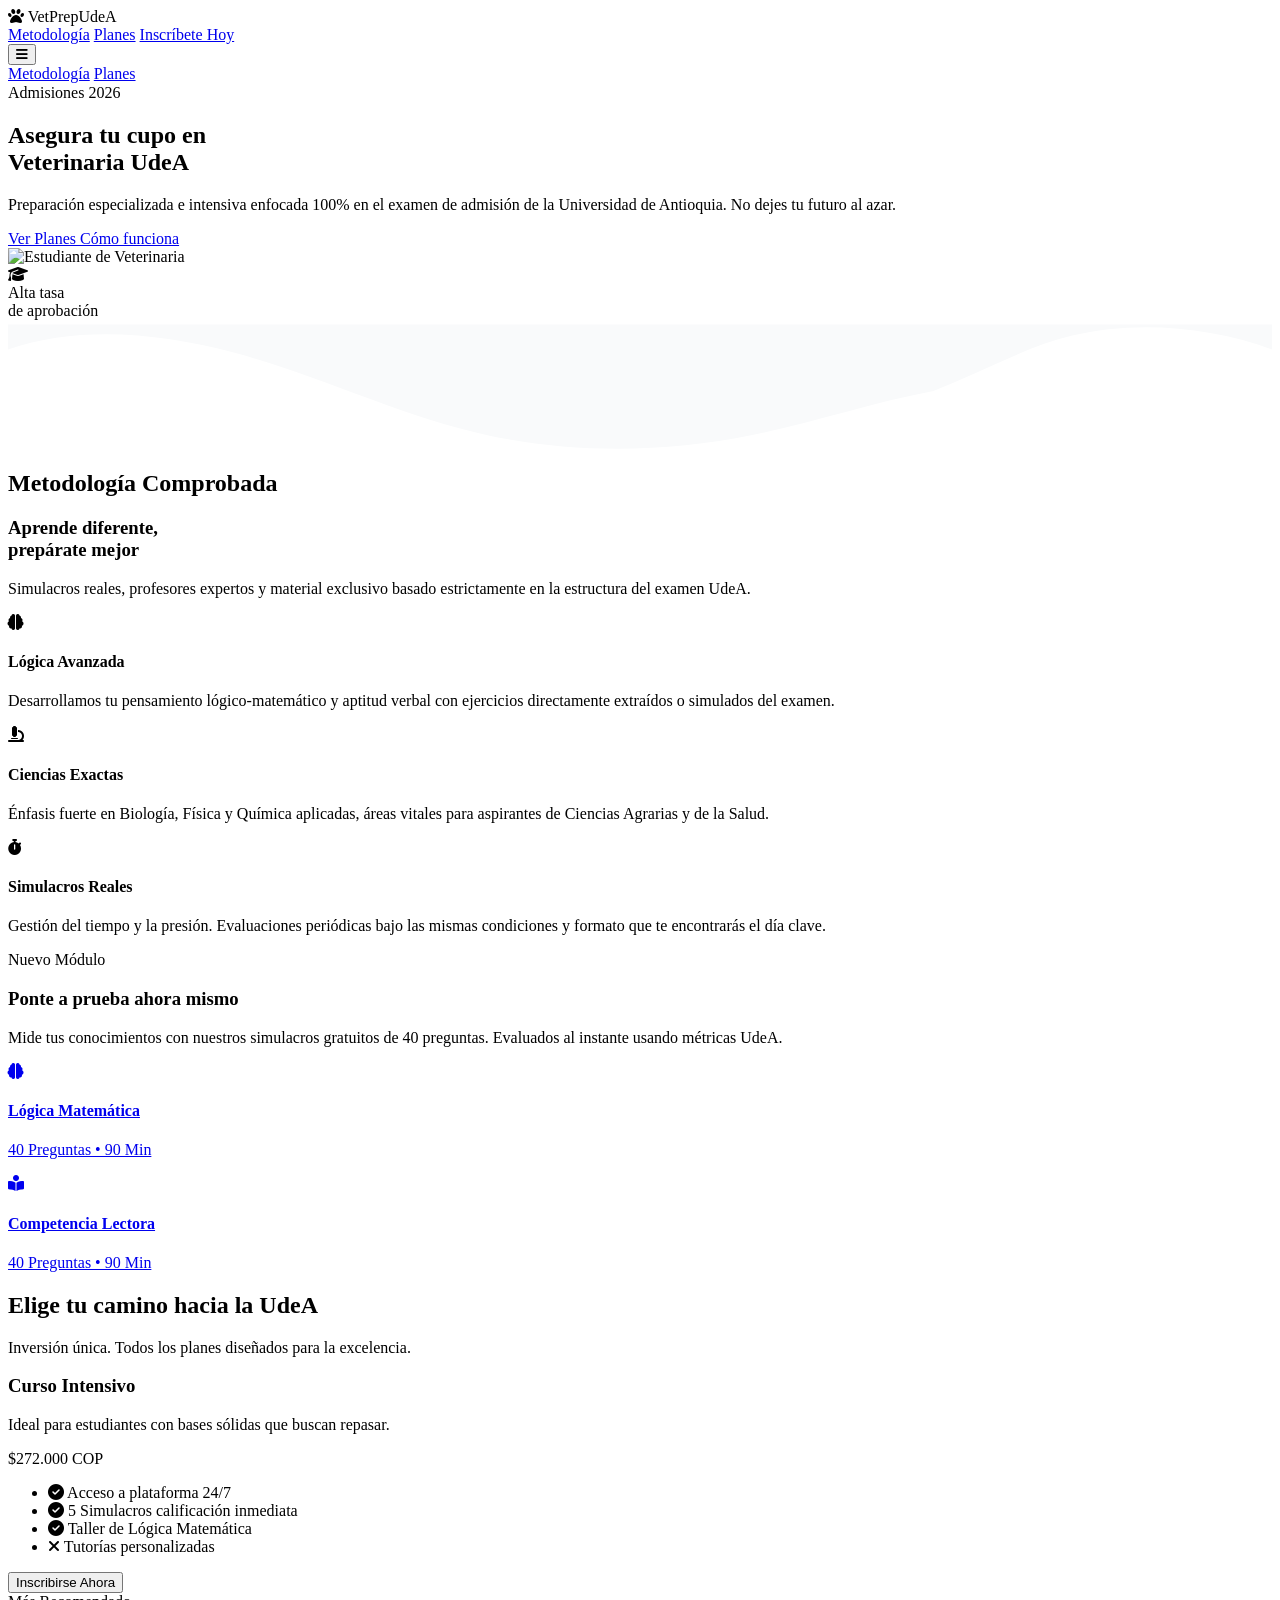
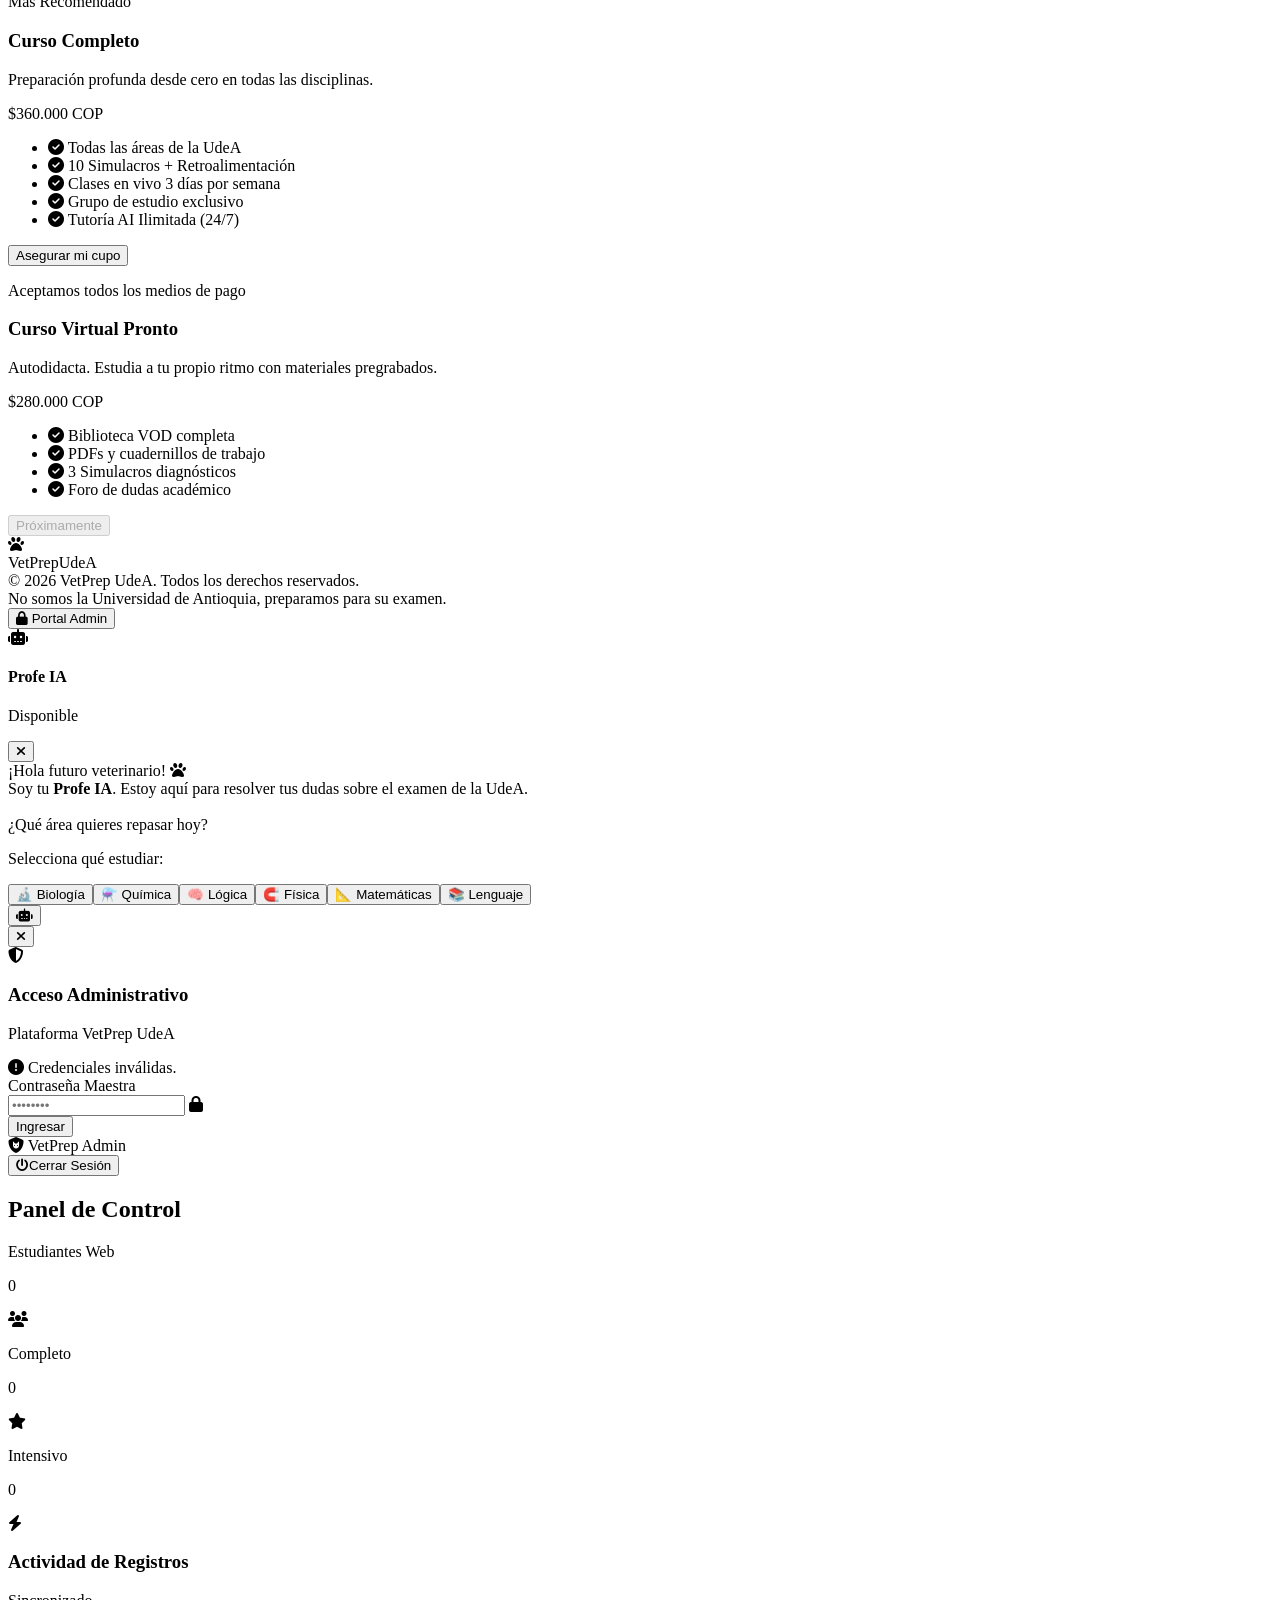
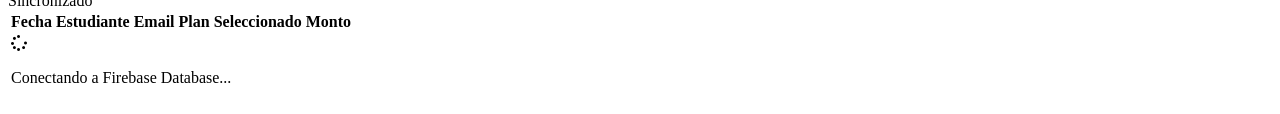
==== commit c3142b00: "Add files via upload" ====
--- a/index.html
+++ b/index.html
@@ -38,6 +38,10 @@
     <!-- FontAwesome -->
     <link rel="stylesheet" href="https://cdnjs.cloudflare.com/ajax/libs/font-awesome/6.4.0/css/all.min.css">
     
+    
+    <!-- Favicon -->
+    <link rel="icon" type="image/svg+xml" href="data:image/svg+xml,<svg xmlns=%22http://www.w3.org/2000/svg%22 viewBox=%220 0 512 512%22><path fill=%22%2310b981%22 d=%22M226.5 92.9c14.3 42.9-.3 86.2-32.6 96.8s-70.1-15.6-84.4-58.5s.3-86.2 32.6-96.8s70.1 15.6 84.4 58.5zM100.4 198.6c18.9 32.4 14.3 70.1-10.2 84.1s-59.7-.9-78.5-33.3S-2.7 179.3 21.8 165.3s59.7 .9 78.6 33.3zM69.2 401.2C121.6 259.9 214.7 224 256 224s134.4 35.9 186.8 177.2c3.6 9.7 5.2 20.1 5.2 30.5v1.6c0 25.8-20.9 46.7-46.7 46.7c-11.5 0-22.9-4.2-31.4-11.9l-52.7-47.5c-37.4 19.3-81.6 19.3-119 0l-52.7 47.5C137 475.8 125.6 480 114.1 480c-25.8 0-46.7-20.9-46.7-46.7v-1.6c0-10.4 1.6-20.8 5.2-30.5zM421.8 282.7c-24.5-14-29.1-51.7-10.2-84.1s54-47.3 78.5-33.3s29.1 51.7 10.2 84.1s-54 47.3-78.5 33.3zM318.1 189.7c-32.4-10.6-46.9-53.9-32.6-96.8s42.1-79.6 84.4-58.5s46.9 53.9 32.6 96.8s-42.1 79.6-84.4 58.5z%22/></svg>">
+    
     <style>
         .chat-scroll::-webkit-scrollbar { width: 6px; }
         .chat-scroll::-webkit-scrollbar-track { background: #f1f1f1; }
@@ -301,11 +305,11 @@
                 <div class="text-gray-400 text-sm text-center md:text-right font-medium">
                     &copy; <span id="year">2026</span> VetPrep UdeA. Todos los derechos reservados. 
                     <br class="hidden md:block">
-                    <span class="opacity-70 text-xs">No somos la Universidad de Antioquia, preparamos para su examen.</span>
-                </div>
-                <!-- Hidden Admin Login Trigger -->
-                <button id="admin-trigger-btn" class="mt-8 md:mt-0 w-8 h-8 flex items-center justify-center rounded-full text-gray-800 hover:text-gray-700 hover:bg-gray-900 transition-all cursor-pointer text-xs" title="Login Admin">
-                    <i class="fa-solid fa-lock"></i>
+                    <span class="opacity-70 text-xs mt-2 block">No somos la Universidad de Antioquia, preparamos para su examen.</span>
+                </div>
+                <!-- Admin Login Trigger (Made more visible) -->
+                <button id="admin-trigger-btn" class="mt-8 md:mt-0 px-6 py-2.5 bg-gray-900 border border-gray-800 hover:border-emerald-500 rounded-full text-gray-400 hover:text-emerald-400 transition-all cursor-pointer text-sm font-medium flex items-center gap-2 shadow-lg group" title="Acceso Administrativo">
+                    <i class="fa-solid fa-lock group-hover:scale-110 transition-transform"></i> <span class="hidden sm:inline">Portal Admin</span>
                 </button>
             </div>
         </div>
